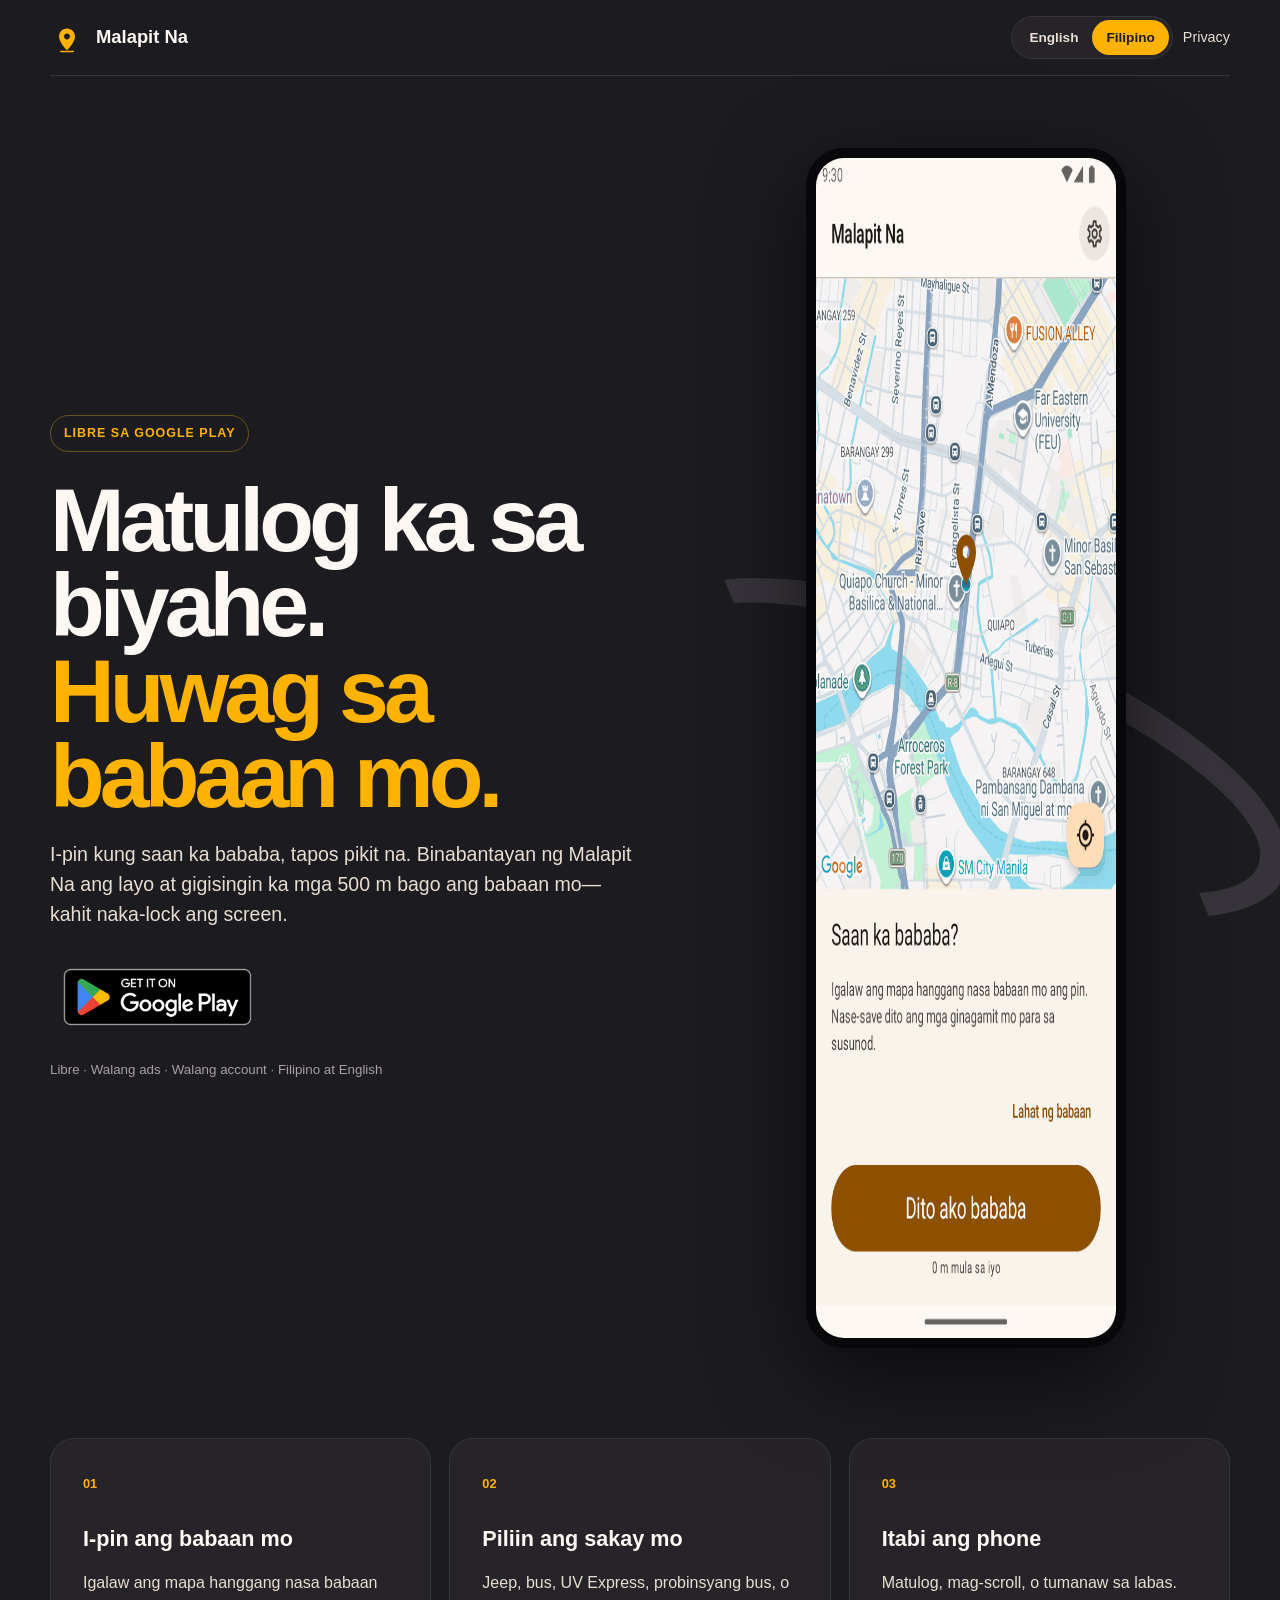
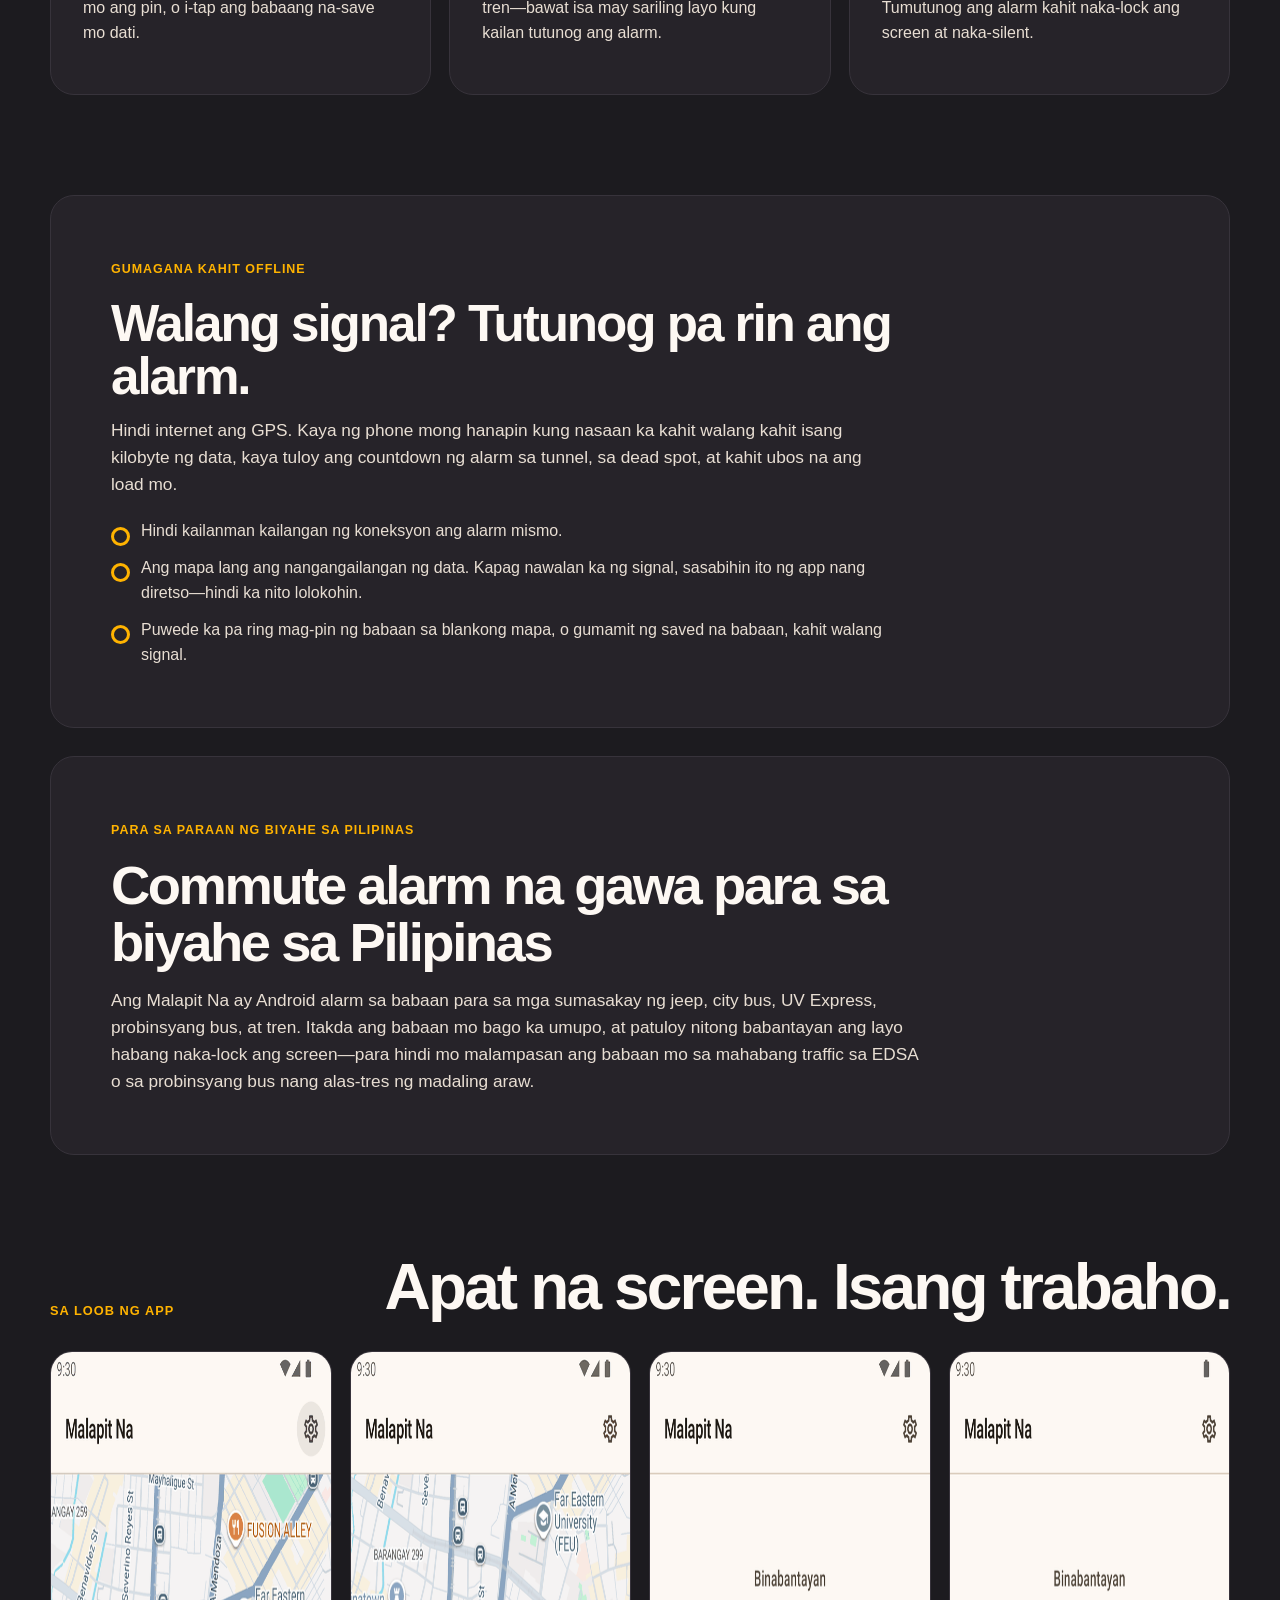
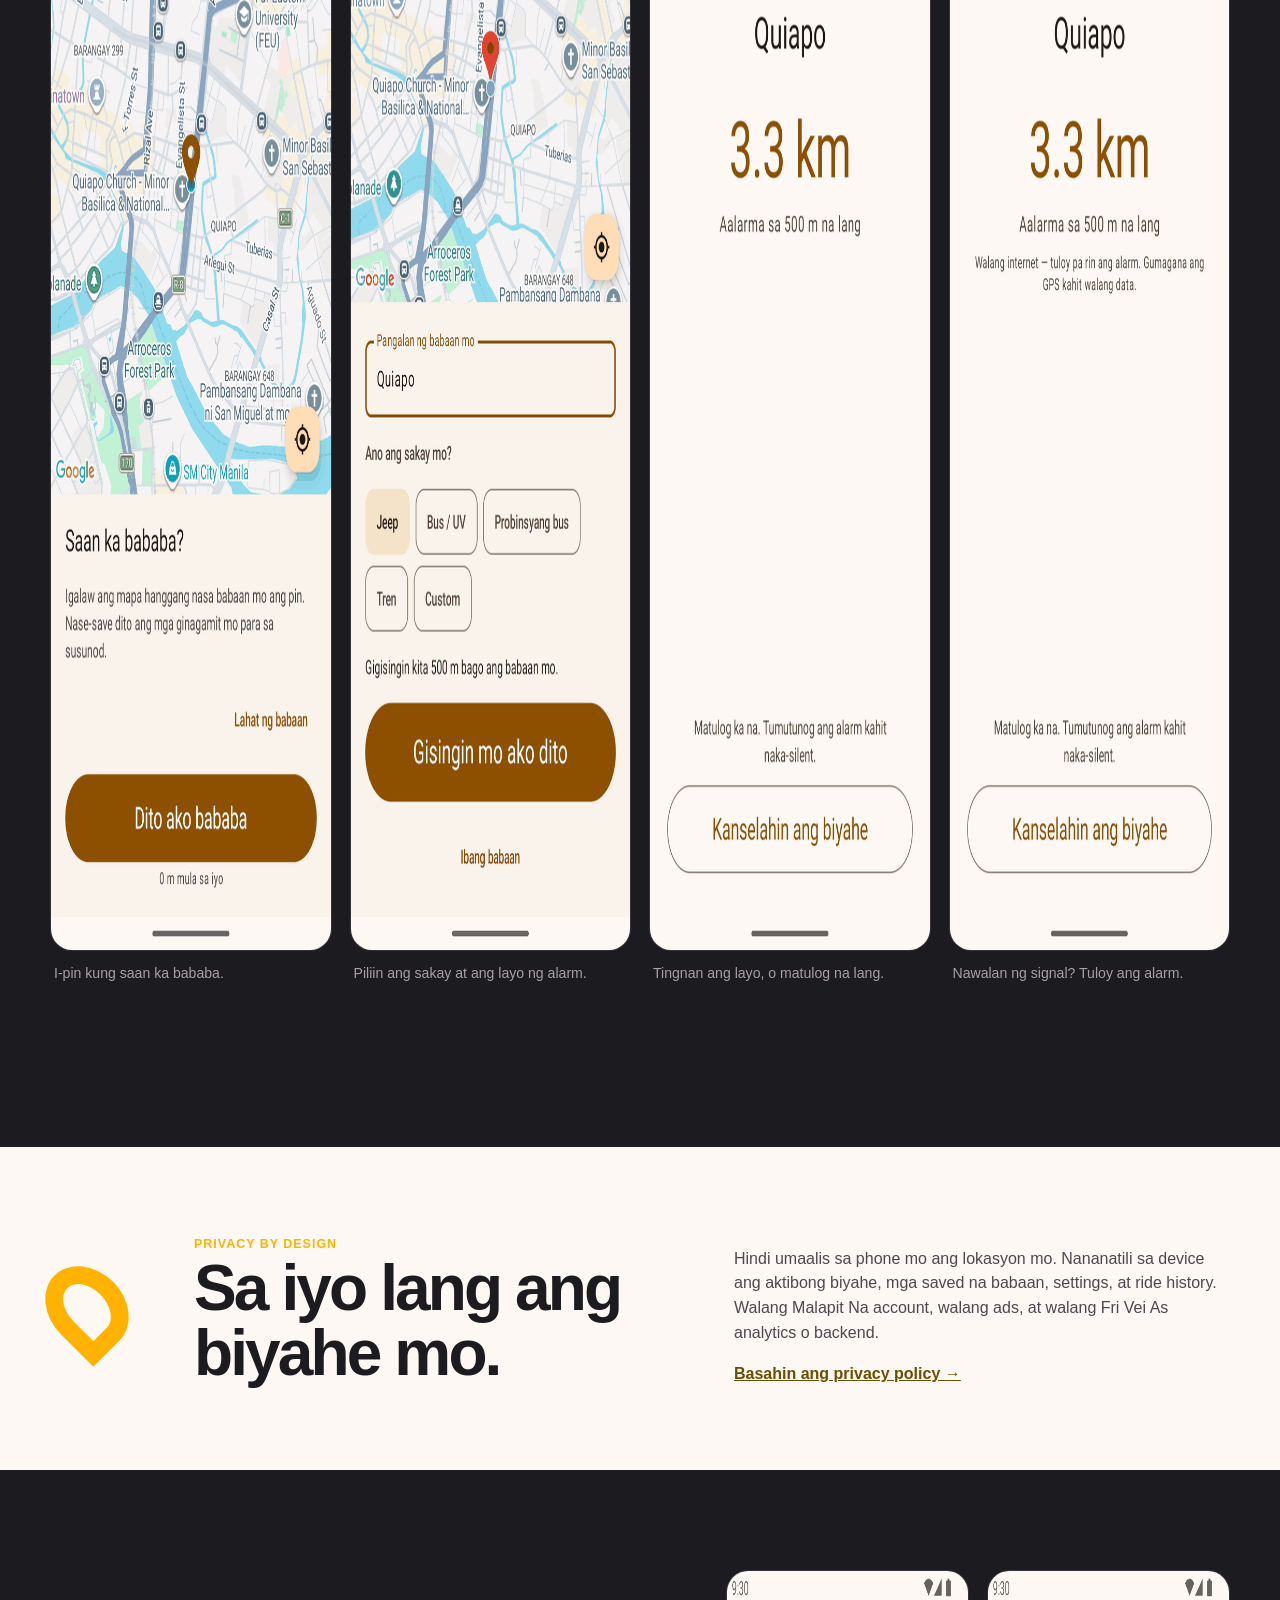
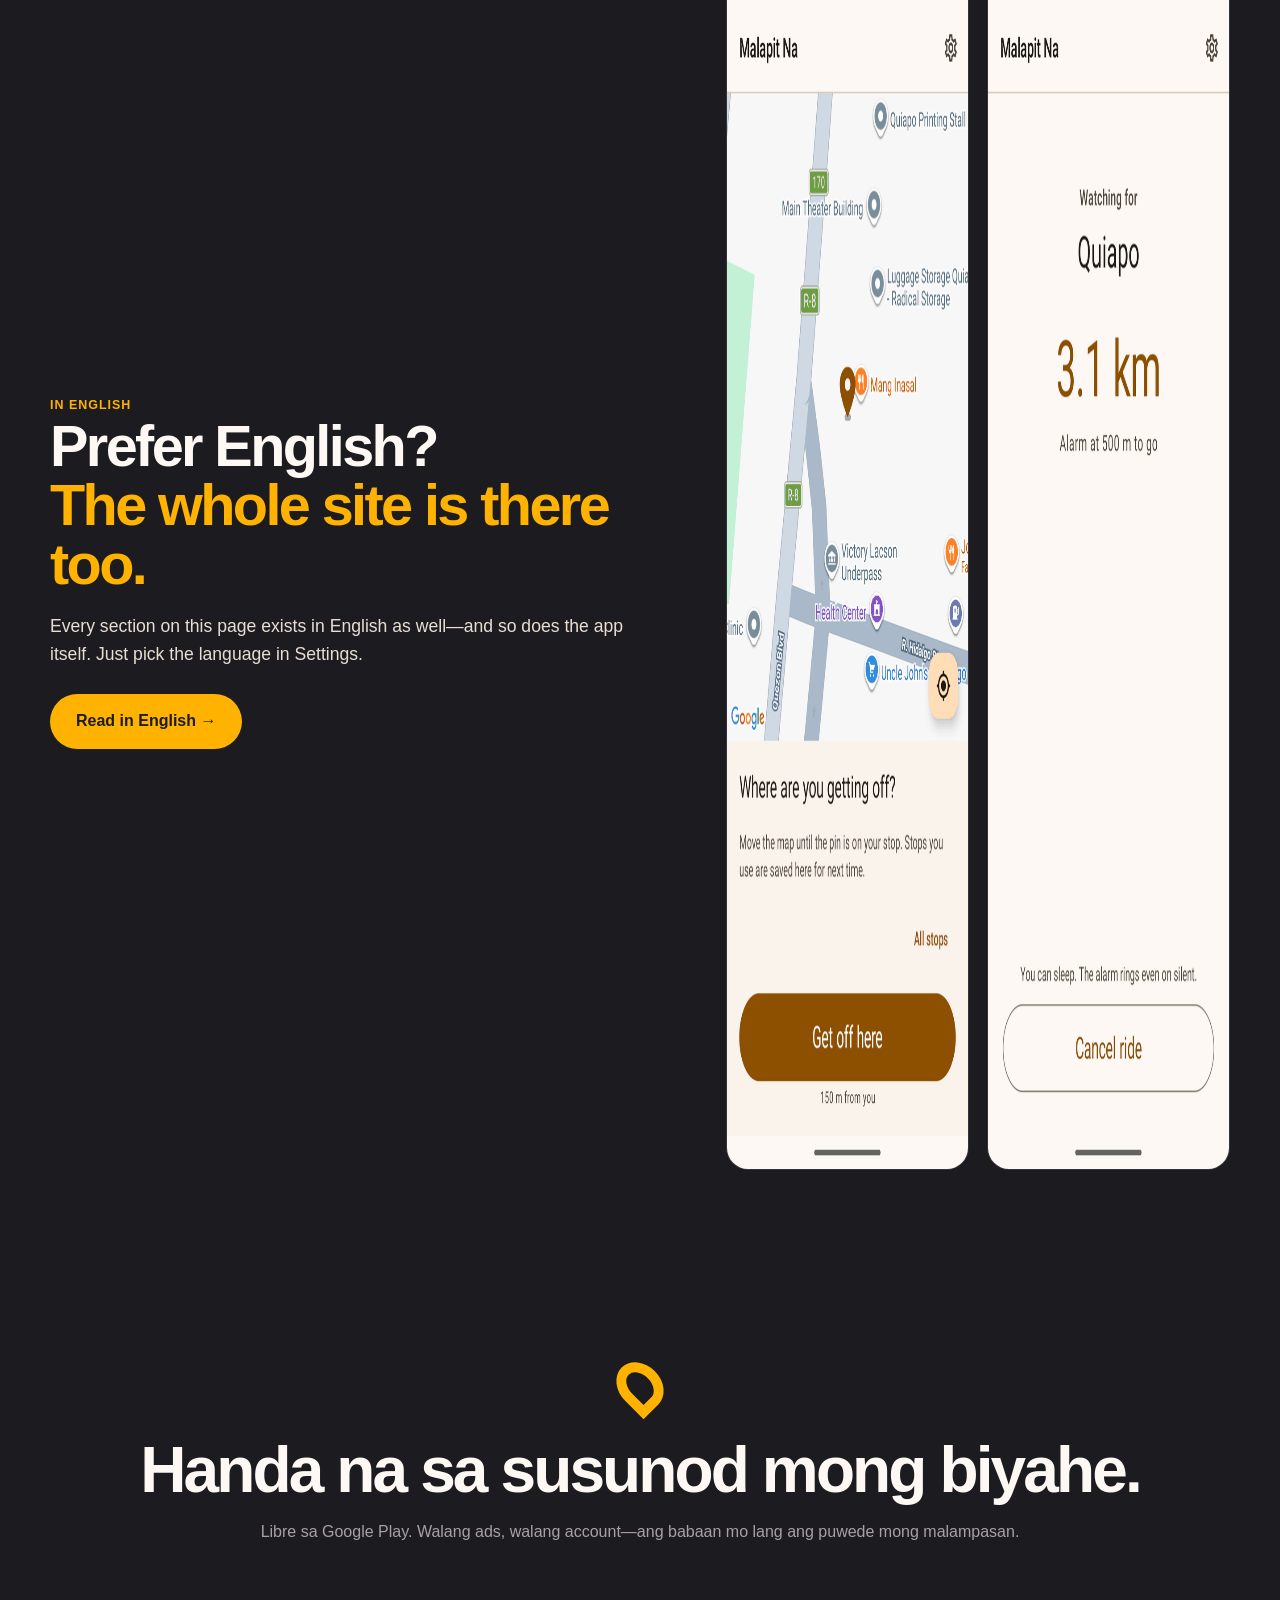
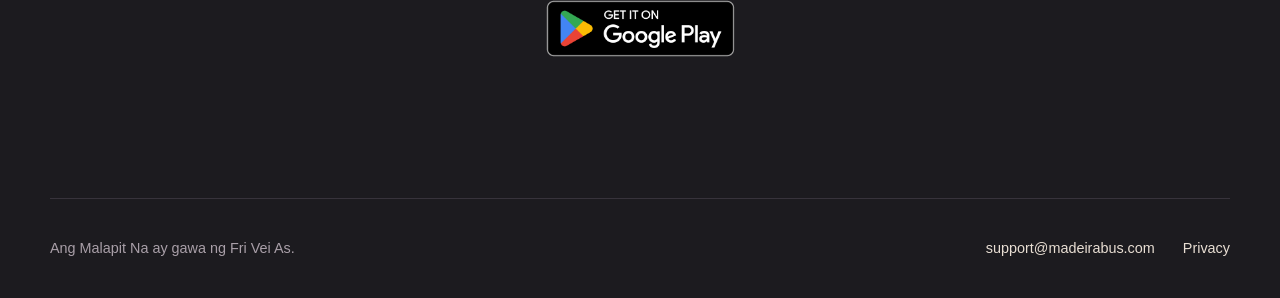
==== fil/index.html @ bf8f3949 "feat(site): give both languages the offline promise and matching sections The site sold the alarm bu" ====
<!doctype html>
<html lang="fil">
<head>
  <meta charset="utf-8">
  <meta name="viewport" content="width=device-width, initial-scale=1">
  <title>Malapit Na — GPS alarm na gigising sa iyo sa babaan mo</title>
  <meta name="description" content="Libreng GPS alarm sa babaan para sa mga commuter sa Pilipinas. I-pin ang babaan mo, matulog sa jeep o bus, at gigisingin ka ng Malapit Na mga 500 m bago ang babaan. Gumagana kahit walang internet, walang ads, walang account.">
  <meta name="keywords" content="gising sa babaan, alarm sa babaan, jeepney alarm, GPS alarm Pilipinas, commute alarm, destination alarm, alarm sa biyahe">
  <meta name="theme-color" content="#1c1b1f">

  <link rel="canonical" href="https://sd2-studio.github.io/app-malapit-na-site/fil/">
  <link rel="alternate" hreflang="en" href="https://sd2-studio.github.io/app-malapit-na-site/">
  <link rel="alternate" hreflang="fil" href="https://sd2-studio.github.io/app-malapit-na-site/fil/">
  <link rel="alternate" hreflang="x-default" href="https://sd2-studio.github.io/app-malapit-na-site/">

  <meta property="og:type" content="website">
  <meta property="og:site_name" content="Malapit Na">
  <meta property="og:locale" content="fil_PH">
  <meta property="og:locale:alternate" content="en_PH">
  <meta property="og:url" content="https://sd2-studio.github.io/app-malapit-na-site/fil/">
  <meta property="og:title" content="Malapit Na — GPS alarm na gigising sa iyo sa babaan mo">
  <meta property="og:description" content="I-pin ang babaan mo, matulog sa jeep, at magigising ka mga 500 m bago ang babaan. Gumagana kahit walang internet. Libre, walang ads, walang account.">
  <meta property="og:image" content="https://sd2-studio.github.io/app-malapit-na-site/assets/og-malapit-na.png">
  <meta property="og:image:width" content="1024">
  <meta property="og:image:height" content="500">
  <meta property="og:image:alt" content="Malapit Na — alarm sa babaan para sa mga commuter sa Pilipinas">

  <meta name="twitter:card" content="summary_large_image">
  <meta name="twitter:title" content="Malapit Na — GPS alarm na gigising sa iyo sa babaan mo">
  <meta name="twitter:description" content="I-pin ang babaan mo, matulog sa jeep, at magigising ka mga 500 m bago ang babaan. Gumagana kahit walang internet.">
  <meta name="twitter:image" content="https://sd2-studio.github.io/app-malapit-na-site/assets/og-malapit-na.png">

  <link rel="icon" href="../assets/play-icon.svg" type="image/svg+xml">
  <link rel="stylesheet" href="../styles.css">

  <script type="application/ld+json">
  {
    "@context": "https://schema.org",
    "@type": "MobileApplication",
    "name": "Malapit Na",
    "alternateName": "Malapit Na: GPS Commute Alarm",
    "description": "GPS alarm sa babaan para sa mga commuter sa Pilipinas. I-pin ang babaan mo at gigisingin ka ng app mga 500 m bago ka dumating, kahit naka-lock ang screen. Gumagana ang alarm kahit walang data.",
    "url": "https://sd2-studio.github.io/app-malapit-na-site/fil/",
    "installUrl": "https://play.google.com/store/apps/details?id=com.arrivalalarm.app",
    "downloadUrl": "https://play.google.com/store/apps/details?id=com.arrivalalarm.app",
    "applicationCategory": "TravelApplication",
    "operatingSystem": "Android",
    "inLanguage": ["fil", "en"],
    "isAccessibleForFree": true,
    "offers": {
      "@type": "Offer",
      "price": "0",
      "priceCurrency": "PHP"
    },
    "author": {
      "@type": "Organization",
      "name": "Fri Vei As"
    },
    "privacyPolicy": "https://sd2-studio.github.io/app-malapit-na-site/privacy/",
    "featureList": [
      "GPS alarm na tumutunog bago ang babaan mo",
      "Distance preset para sa jeep, bus, UV Express, probinsyang bus, at tren",
      "Mga saved na babaan para sa madalas mong biyahe",
      "Tuloy ang alarm kahit walang internet",
      "Filipino at English"
    ]
  }
  </script>
</head>
<body>
  <header class="nav wrap">
    <a class="brand" href="#top" aria-label="Malapit Na home">
      <img src="../assets/play-icon.svg" alt="" width="34" height="34">
      <span>Malapit Na</span>
    </a>
    <div class="nav-links">
      <nav class="lang-switch" aria-label="Wika">
        <a href="../" hreflang="en" lang="en">English</a>
        <a href="./" hreflang="fil" aria-current="true">Filipino</a>
      </nav>
      <a class="plain" href="../privacy/">Privacy</a>
    </div>
  </header>

  <main id="top">
    <section class="hero wrap">
      <div class="hero-copy">
        <span class="pill">Libre sa Google Play</span>
        <h1>Matulog ka sa biyahe.<br><em>Huwag sa babaan mo.</em></h1>
        <p>I-pin kung saan ka bababa, tapos pikit na. Binabantayan ng Malapit Na ang layo at gigisingin ka mga 500 m bago ang babaan mo—kahit naka-lock ang screen.</p>
        <a class="play-link" href="https://play.google.com/store/apps/details?id=com.arrivalalarm.app" aria-label="I-download ang Malapit Na sa Google Play">
          <img class="play-badge" src="../assets/google-play-badge.png" alt="Get it on Google Play" width="646" height="250">
        </a>
        <small>Libre · Walang ads · Walang account · Filipino at English</small>
      </div>
      <div class="phone-wrap">
        <div class="route" aria-hidden="true"></div>
        <img class="phone" src="../assets/screenshots/fil-PH/01-piliin-ang-babaan-quiapo.png" width="540" height="1200" alt="Mapa ng Malapit Na sa Quiapo, Maynila, na may pin sa gitna at butones na Dito ako bababa">
      </div>
    </section>

    <section class="benefits wrap" aria-label="Paano gumagana ang Malapit Na">
      <article>
        <b>01</b>
        <h2>I-pin ang babaan mo</h2>
        <p>Igalaw ang mapa hanggang nasa babaan mo ang pin, o i-tap ang babaang na-save mo dati.</p>
      </article>
      <article>
        <b>02</b>
        <h2>Piliin ang sakay mo</h2>
        <p>Jeep, bus, UV Express, probinsyang bus, o tren—bawat isa may sariling layo kung kailan tutunog ang alarm.</p>
      </article>
      <article>
        <b>03</b>
        <h2>Itabi ang phone</h2>
        <p>Matulog, mag-scroll, o tumanaw sa labas. Tumutunog ang alarm kahit naka-lock ang screen at naka-silent.</p>
      </article>
    </section>

    <section class="wrap promise" aria-labelledby="offline-heading">
      <span class="eyebrow">Gumagana kahit offline</span>
      <h2 id="offline-heading">Walang signal? Tutunog pa rin ang alarm.</h2>
      <p>Hindi internet ang GPS. Kaya ng phone mong hanapin kung nasaan ka kahit walang kahit isang kilobyte ng data, kaya tuloy ang countdown ng alarm sa tunnel, sa dead spot, at kahit ubos na ang load mo.</p>
      <ul>
        <li>Hindi kailanman kailangan ng koneksyon ang alarm mismo.</li>
        <li>Ang mapa lang ang nangangailangan ng data. Kapag nawalan ka ng signal, sasabihin ito ng app nang diretso—hindi ka nito lolokohin.</li>
        <li>Puwede ka pa ring mag-pin ng babaan sa blankong mapa, o gumamit ng saved na babaan, kahit walang signal.</li>
      </ul>
    </section>

    <section class="wrap use-cases" aria-labelledby="biyahe-heading">
      <span class="eyebrow">Para sa paraan ng biyahe sa Pilipinas</span>
      <h2 id="biyahe-heading">Commute alarm na gawa para sa biyahe sa Pilipinas</h2>
      <p>Ang Malapit Na ay Android alarm sa babaan para sa mga sumasakay ng jeep, city bus, UV Express, probinsyang bus, at tren. Itakda ang babaan mo bago ka umupo, at patuloy nitong babantayan ang layo habang naka-lock ang screen—para hindi mo malampasan ang babaan mo sa mahabang traffic sa EDSA o sa probinsyang bus nang alas-tres ng madaling araw.</p>
    </section>

    <section class="screens wrap">
      <div class="section-head">
        <span>Sa loob ng app</span>
        <h2>Apat na screen. Isang trabaho.</h2>
      </div>
      <div class="gallery">
        <figure>
          <img src="../assets/screenshots/fil-PH/01-piliin-ang-babaan-quiapo.png" width="540" height="1200" alt="Mapa sa Quiapo, Maynila, na nagtatanong ng Saan ka bababa? na may butones na Dito ako bababa">
          <figcaption>I-pin kung saan ka bababa.</figcaption>
        </figure>
        <figure>
          <img src="../assets/screenshots/fil-PH/02-itakda-ang-sakay-jeep.png" width="540" height="1200" alt="Babaang pinangalanang Quiapo na naka-Jeep at may nakasulat na Gigisingin kita 500 m bago ang babaan mo">
          <figcaption>Piliin ang sakay at ang layo ng alarm.</figcaption>
        </figure>
        <figure>
          <img src="../assets/screenshots/fil-PH/03-aktibong-biyahe.png" width="540" height="1200" alt="Screen ng biyahe na nakasulat na Binabantayan Quiapo, 3.3 km, at Matulog ka na">
          <figcaption>Tingnan ang layo, o matulog na lang.</figcaption>
        </figure>
        <figure>
          <img src="../assets/screenshots/fil-PH/04-walang-internet.png" width="540" height="1200" alt="Screen ng biyahe na may mensaheng Walang internet — tuloy pa rin ang alarm. Gumagana ang GPS kahit walang data.">
          <figcaption>Nawalan ng signal? Tuloy ang alarm.</figcaption>
        </figure>
      </div>
    </section>

    <section class="privacy-band">
      <div class="wrap privacy-grid">
        <span class="pin" aria-hidden="true"></span>
        <div>
          <span class="eyebrow">Privacy by design</span>
          <h2>Sa iyo lang ang biyahe mo.</h2>
        </div>
        <div>
          <p>Hindi umaalis sa phone mo ang lokasyon mo. Nananatili sa device ang aktibong biyahe, mga saved na babaan, settings, at ride history. Walang Malapit Na account, walang ads, at walang Fri Vei As analytics o backend.</p>
          <a href="../privacy/">Basahin ang privacy policy →</a>
        </div>
      </div>
    </section>

    <section class="fil-bridge wrap" id="english">
      <div lang="en">
        <span class="eyebrow">In English</span>
        <h2>Prefer English?<br><em>The whole site is there too.</em></h2>
        <p>Every section on this page exists in English as well—and so does the app itself. Just pick the language in Settings.</p>
        <a class="bridge-link" href="../" hreflang="en">Read in English →</a>
      </div>
      <div class="mini-gallery">
        <img src="../assets/screenshots/en-US/01-pick-your-stop-quiapo-manila.png" width="540" height="1200" alt="English map screen asking Where are you getting off? over Quiapo, Manila">
        <img src="../assets/screenshots/en-US/03-riding-watching-distance.png" width="540" height="1200" alt="English ride screen reading Watching for Quiapo, 3.1 km">
      </div>
    </section>

    <section class="last-call wrap">
      <span class="pin small" aria-hidden="true"></span>
      <h2>Handa na sa susunod mong biyahe.</h2>
      <p>Libre sa Google Play. Walang ads, walang account—ang babaan mo lang ang puwede mong malampasan.</p>
      <a class="play-link" href="https://play.google.com/store/apps/details?id=com.arrivalalarm.app" aria-label="I-download ang Malapit Na sa Google Play">
        <img class="play-badge" src="../assets/google-play-badge.png" alt="Get it on Google Play" width="646" height="250">
      </a>
    </section>
  </main>

  <footer class="wrap">
    <span>Ang Malapit Na ay gawa ng Fri Vei As.</span>
    <a href="mailto:support@madeirabus.com">support@madeirabus.com</a>
    <a href="../privacy/">Privacy</a>
  </footer>
</body>
</html>
---- styles.css ----
/* Malapit Na — static marketing site.
   Mobile-first: most visitors arrive on a phone, often on mobile data. */

:root {
  --ink: #1c1b1f;
  --paper: #fdf8f3;
  --cream: #e8ded3;
  --muted: #a99fa8;
  --amber: #ffb300;
  --line: #37333b;
  --card: #262329;
}

* { box-sizing: border-box }

html {
  scroll-behavior: smooth;
  -webkit-text-size-adjust: 100%;
}

body {
  margin: 0;
  background: var(--ink);
  color: var(--paper);
  font-family: Inter, ui-sans-serif, -apple-system, BlinkMacSystemFont, "Segoe UI", sans-serif;
  line-height: 1.55;
  overflow-x: hidden;
}

.wrap { width: min(1180px, calc(100% - 40px)); margin-inline: auto }

img { max-width: 100% }

a:focus-visible,
.play-link:focus-visible {
  outline: 3px solid var(--amber);
  outline-offset: 4px;
  border-radius: 6px;
}

/* --- Header: brand + a language switcher that survives small screens ------ */

.nav {
  display: flex;
  align-items: center;
  justify-content: space-between;
  gap: 16px;
  flex-wrap: wrap;
  padding-block: 16px;
  border-bottom: 1px solid var(--line);
}

.brand {
  display: flex;
  gap: 12px;
  align-items: center;
  color: var(--paper);
  font-weight: 800;
  font-size: 1.15rem;
  text-decoration: none;
}

.brand img { border-radius: 9px }

.nav-links {
  display: flex;
  align-items: center;
  gap: 10px;
}

/* The switcher is the one control a bilingual visitor must always be able to
   find, so it is a labelled segmented control rather than a text link that
   collapses away on narrow screens. */
.lang-switch {
  display: flex;
  align-items: center;
  border: 1px solid var(--line);
  border-radius: 99px;
  padding: 3px;
  background: var(--card);
}

.lang-switch a {
  display: block;
  padding: 7px 14px;
  border-radius: 99px;
  color: var(--cream);
  text-decoration: none;
  font-size: .85rem;
  font-weight: 700;
  white-space: nowrap;
}

.lang-switch a[aria-current="true"] {
  background: var(--amber);
  color: var(--ink);
}

.lang-switch a:hover:not([aria-current="true"]) { color: var(--amber) }

.nav-links > a.plain,
footer a {
  color: var(--cream);
  text-decoration: none;
  font-size: .9rem;
}

.nav-links > a.plain:hover,
footer a:hover { color: var(--amber) }

/* --- Hero ---------------------------------------------------------------- */

.hero {
  display: grid;
  grid-template-columns: 1.05fr .95fr;
  align-items: center;
  gap: 70px;
  padding-block: 72px 90px;
}

.pill, .eyebrow {
  display: inline-flex;
  color: var(--amber);
  font-weight: 800;
  letter-spacing: .08em;
  text-transform: uppercase;
  font-size: .78rem;
}

.pill {
  border: 1px solid #6b521c;
  border-radius: 99px;
  padding: 8px 13px;
}

.hero h1 {
  font-size: clamp(2.9rem, 7vw, 6.4rem);
  line-height: .95;
  letter-spacing: -.055em;
  margin: 26px 0 20px;
}

.hero h1 em, .fil-bridge em { font-style: normal; color: var(--amber) }

.hero-copy > p {
  max-width: 610px;
  color: var(--cream);
  font-size: clamp(1.05rem, 2.5vw, 1.22rem);
  margin: 0;
}

.play-link {
  display: inline-block;
  margin-top: 26px;
  border-radius: 8px;
  line-height: 0;
}

.play-badge { display: block; width: 215px; height: auto }

.hero small { display: block; color: var(--muted); margin-top: 14px }

.phone-wrap { position: relative; display: grid; place-items: center }

.phone {
  position: relative;
  width: min(320px, 74vw);
  border-radius: 38px;
  border: 10px solid #080709;
  box-shadow: 0 28px 90px #0009;
  z-index: 2;
}

.route {
  position: absolute;
  width: 130%;
  height: 240px;
  border: 28px solid var(--line);
  border-left-color: transparent;
  border-bottom-color: transparent;
  border-radius: 50%;
  transform: rotate(22deg);
}

/* --- Three-step explainer ------------------------------------------------ */

.benefits {
  display: grid;
  grid-template-columns: repeat(3, 1fr);
  gap: 18px;
  padding-bottom: 100px;
}

.benefits article {
  background: var(--card);
  padding: 32px;
  border: 1px solid var(--line);
  border-radius: 24px;
}

.benefits b { color: var(--amber); font-size: .8rem }
.benefits h2 { font-size: 1.35rem; margin: 26px 0 8px }

.benefits p,
.promise p,
.privacy-grid p,
.fil-bridge p,
.use-cases p { color: var(--cream) }

/* --- Promise bands: offline, then privacy -------------------------------- */

.promise {
  background: var(--card);
  border: 1px solid var(--line);
  border-radius: 24px;
  padding: clamp(30px, 5vw, 60px);
  margin-bottom: 28px;
}

.promise h2 {
  font-size: clamp(1.9rem, 4.4vw, 3.2rem);
  line-height: 1.04;
  letter-spacing: -.04em;
  margin: 16px 0 14px;
  max-width: 820px;
}

.promise p { max-width: 780px; font-size: 1.08rem; margin: 0 0 18px }
.promise p:last-child { margin-bottom: 0 }

.promise ul {
  margin: 22px 0 0;
  padding: 0;
  list-style: none;
  display: grid;
  gap: 12px;
  max-width: 780px;
}

.promise li {
  color: var(--cream);
  padding-left: 30px;
  position: relative;
}

.promise li::before {
  content: "";
  position: absolute;
  left: 0;
  top: .45em;
  width: 13px;
  height: 13px;
  border-radius: 50%;
  border: 3px solid var(--amber);
}

.use-cases {
  background: var(--card);
  border: 1px solid var(--line);
  border-radius: 24px;
  padding: clamp(30px, 5vw, 60px);
  margin-bottom: 100px;
}

.use-cases h2 {
  font-size: clamp(1.9rem, 4.4vw, 3.4rem);
  line-height: 1.04;
  letter-spacing: -.045em;
  max-width: 820px;
  margin: 16px 0;
}

.use-cases p { max-width: 820px; font-size: 1.08rem; margin: 0 }

/* --- Screenshot gallery --------------------------------------------------- */

.section-head {
  display: flex;
  justify-content: space-between;
  align-items: end;
  gap: 16px;
  margin-bottom: 30px;
}

.section-head span {
  color: var(--amber);
  text-transform: uppercase;
  font-weight: 800;
  font-size: .8rem;
  letter-spacing: .08em;
}

.section-head h2,
.privacy-grid h2,
.fil-bridge h2,
.last-call h2 {
  font-size: clamp(2rem, 5vw, 4rem);
  line-height: 1.02;
  letter-spacing: -.045em;
  margin: 0;
}

.gallery {
  display: grid;
  grid-template-columns: repeat(4, 1fr);
  gap: 18px;
}

.gallery figure { margin: 0 }

.gallery img {
  width: 100%;
  display: block;
  border-radius: 22px;
  border: 1px solid var(--line);
  background: var(--card);
}

.gallery figcaption {
  color: var(--muted);
  font-size: .88rem;
  padding: 12px 4px;
}

.screens { padding-bottom: 40px }

/* --- Privacy band --------------------------------------------------------- */

.privacy-band {
  margin-top: 110px;
  background: var(--paper);
  color: var(--ink);
  padding: 84px 0;
}

.privacy-grid {
  display: grid;
  grid-template-columns: 100px 1fr 1fr;
  align-items: center;
  gap: 44px;
}

.privacy-grid p { color: #4d474f }
.privacy-grid a { color: #6e4d00; font-weight: 800 }

.pin {
  display: block;
  width: 74px;
  height: 92px;
  border: 18px solid var(--amber);
  border-radius: 50% 50% 50% 0;
  transform: rotate(-45deg);
  position: relative;
}

.pin::after {
  content: "";
  position: absolute;
  width: 16px;
  height: 16px;
  background: var(--paper);
  border-radius: 50%;
  top: 20px;
  left: 20px;
}

/* --- Cross-language bridge ------------------------------------------------ */

.fil-bridge {
  padding-block: 100px;
  display: grid;
  grid-template-columns: 1.1fr .9fr;
  gap: 60px;
  align-items: center;
}

.fil-bridge h2 { font-size: clamp(2rem, 4.6vw, 3.6rem) }
.fil-bridge p { font-size: 1.1rem; margin: 20px 0 26px }

.bridge-link {
  display: inline-flex;
  align-items: center;
  gap: 10px;
  background: var(--amber);
  color: var(--ink);
  font-weight: 800;
  text-decoration: none;
  padding: 15px 26px;
  border-radius: 99px;
}

.bridge-link:hover { background: #ffc333 }

.mini-gallery {
  display: grid;
  grid-template-columns: repeat(2, 1fr);
  gap: 18px;
}

.mini-gallery img {
  width: 100%;
  display: block;
  border-radius: 22px;
  border: 1px solid var(--line);
  background: var(--card);
}

/* --- Closing call to action ----------------------------------------------- */

.last-call { text-align: center; padding: 90px 0 120px }

.last-call .small {
  width: 42px;
  height: 52px;
  border-width: 10px;
  margin: 0 auto 26px;
}

.last-call .small::after { width: 8px; height: 8px; top: 12px; left: 12px; background: var(--ink) }
.last-call p { color: var(--muted) }

footer {
  min-height: 100px;
  border-top: 1px solid var(--line);
  display: flex;
  align-items: center;
  flex-wrap: wrap;
  gap: 10px 28px;
  color: var(--muted);
  font-size: .9rem;
  padding-block: 24px;
}

footer span { margin-right: auto }

/* --- Responsive ----------------------------------------------------------- */

@media (max-width: 900px) {
  .hero {
    grid-template-columns: 1fr;
    text-align: center;
    gap: 40px;
    padding-block: 48px 70px;
  }
  .hero-copy > p { margin-inline: auto }
  .route { width: 84% }
  .benefits { grid-template-columns: 1fr 1fr }
  .gallery { grid-template-columns: 1fr 1fr }
  .privacy-grid { grid-template-columns: 70px 1fr }
  .privacy-grid > div:last-child { grid-column: 2 }
  .fil-bridge { grid-template-columns: 1fr; gap: 36px; padding-block: 70px }
}

@media (max-width: 560px) {
  .wrap { width: min(100% - 26px, 1180px) }
  .nav { padding-block: 12px }
  .brand { font-size: 1.05rem }
  .nav-links { gap: 8px }
  .lang-switch a { padding: 7px 12px; font-size: .8rem }
  .benefits { grid-template-columns: 1fr; padding-bottom: 70px }
  .section-head { display: block }
  .section-head h2 { margin-top: 10px }
  .privacy-band { margin-top: 70px; padding: 60px 0 }
  .privacy-grid { display: block }
  .privacy-grid .pin { margin-bottom: 28px }
  .play-badge { width: 190px }
  .last-call { padding: 70px 0 90px }

  /* Screenshots become a swipeable rail instead of hiding any of them. */
  .gallery, .mini-gallery {
    display: grid;
    grid-auto-flow: column;
    grid-auto-columns: 72%;
    grid-template-columns: none;
    overflow-x: auto;
    scroll-snap-type: x mandatory;
    gap: 14px;
    padding-bottom: 12px;
    -webkit-overflow-scrolling: touch;
  }
  .gallery figure, .mini-gallery img { scroll-snap-align: center }
}

@media (prefers-reduced-motion: reduce) {
  html { scroll-behavior: auto }
}
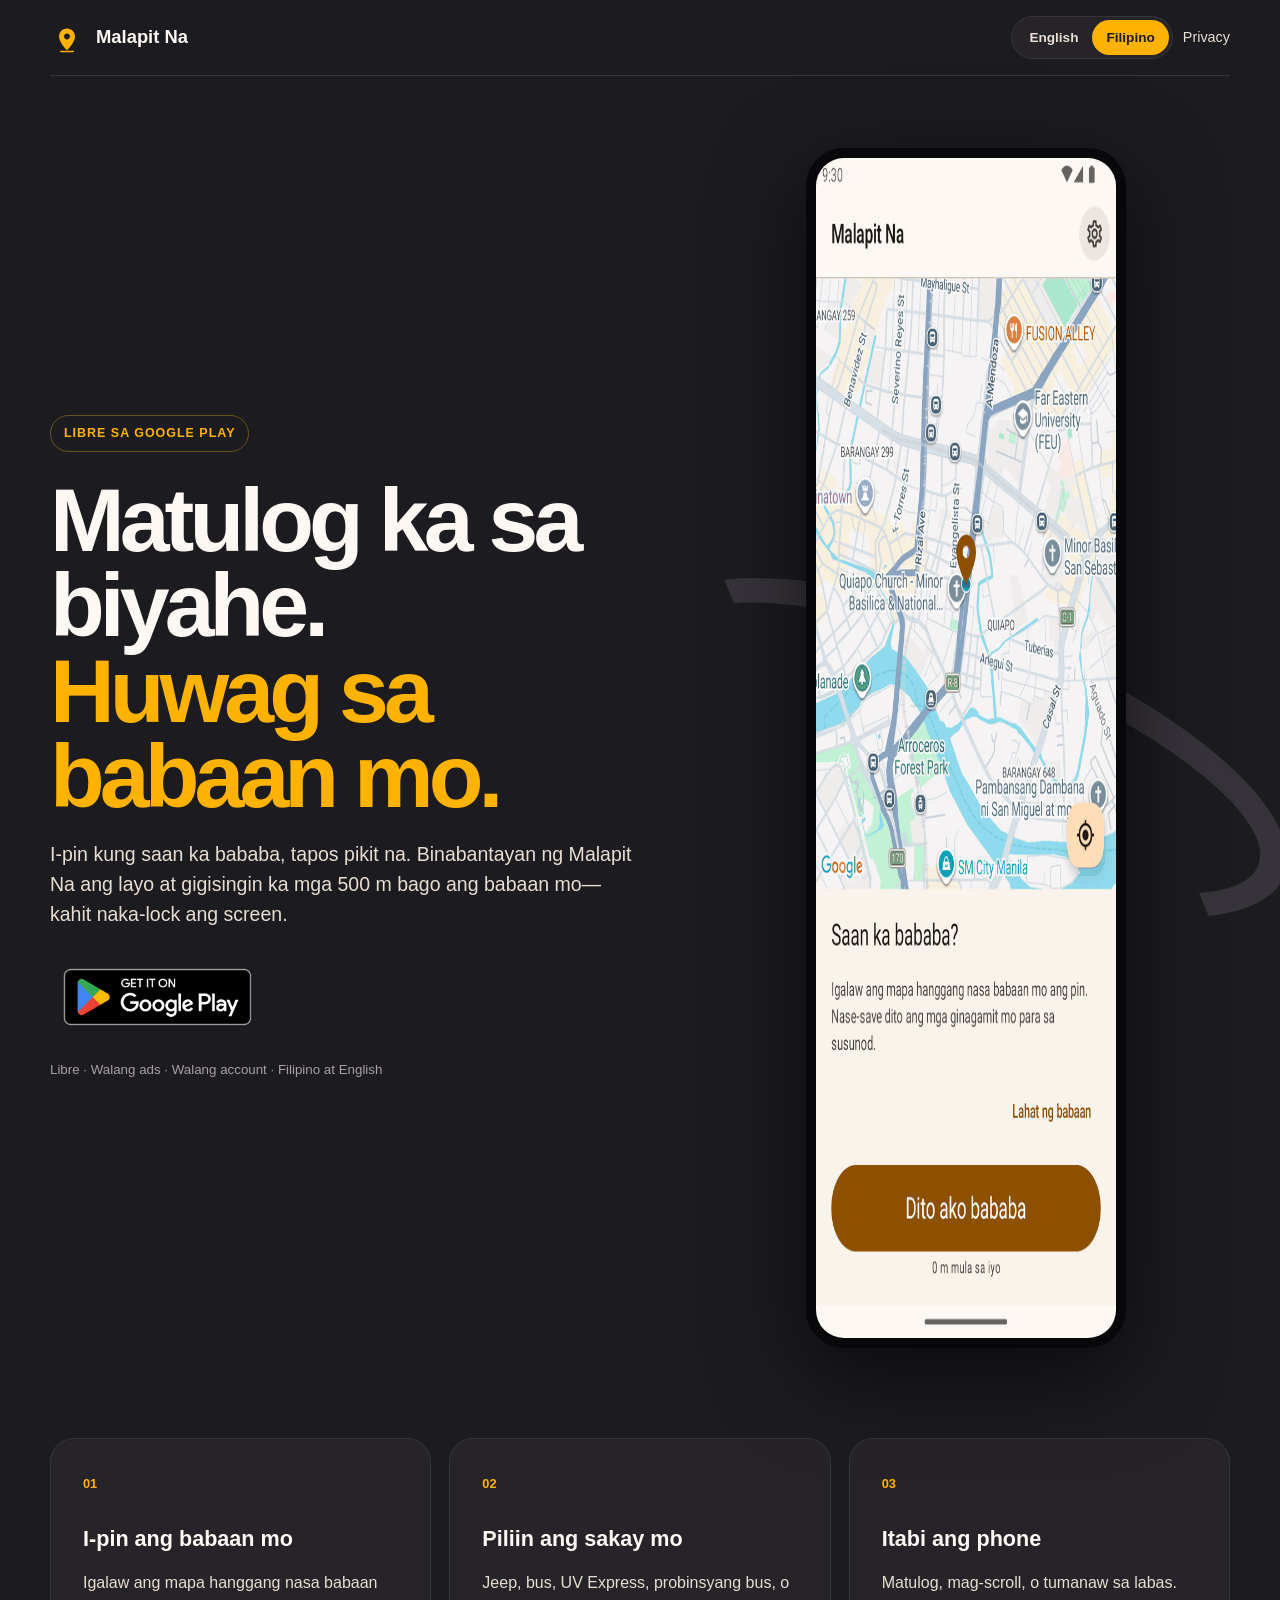
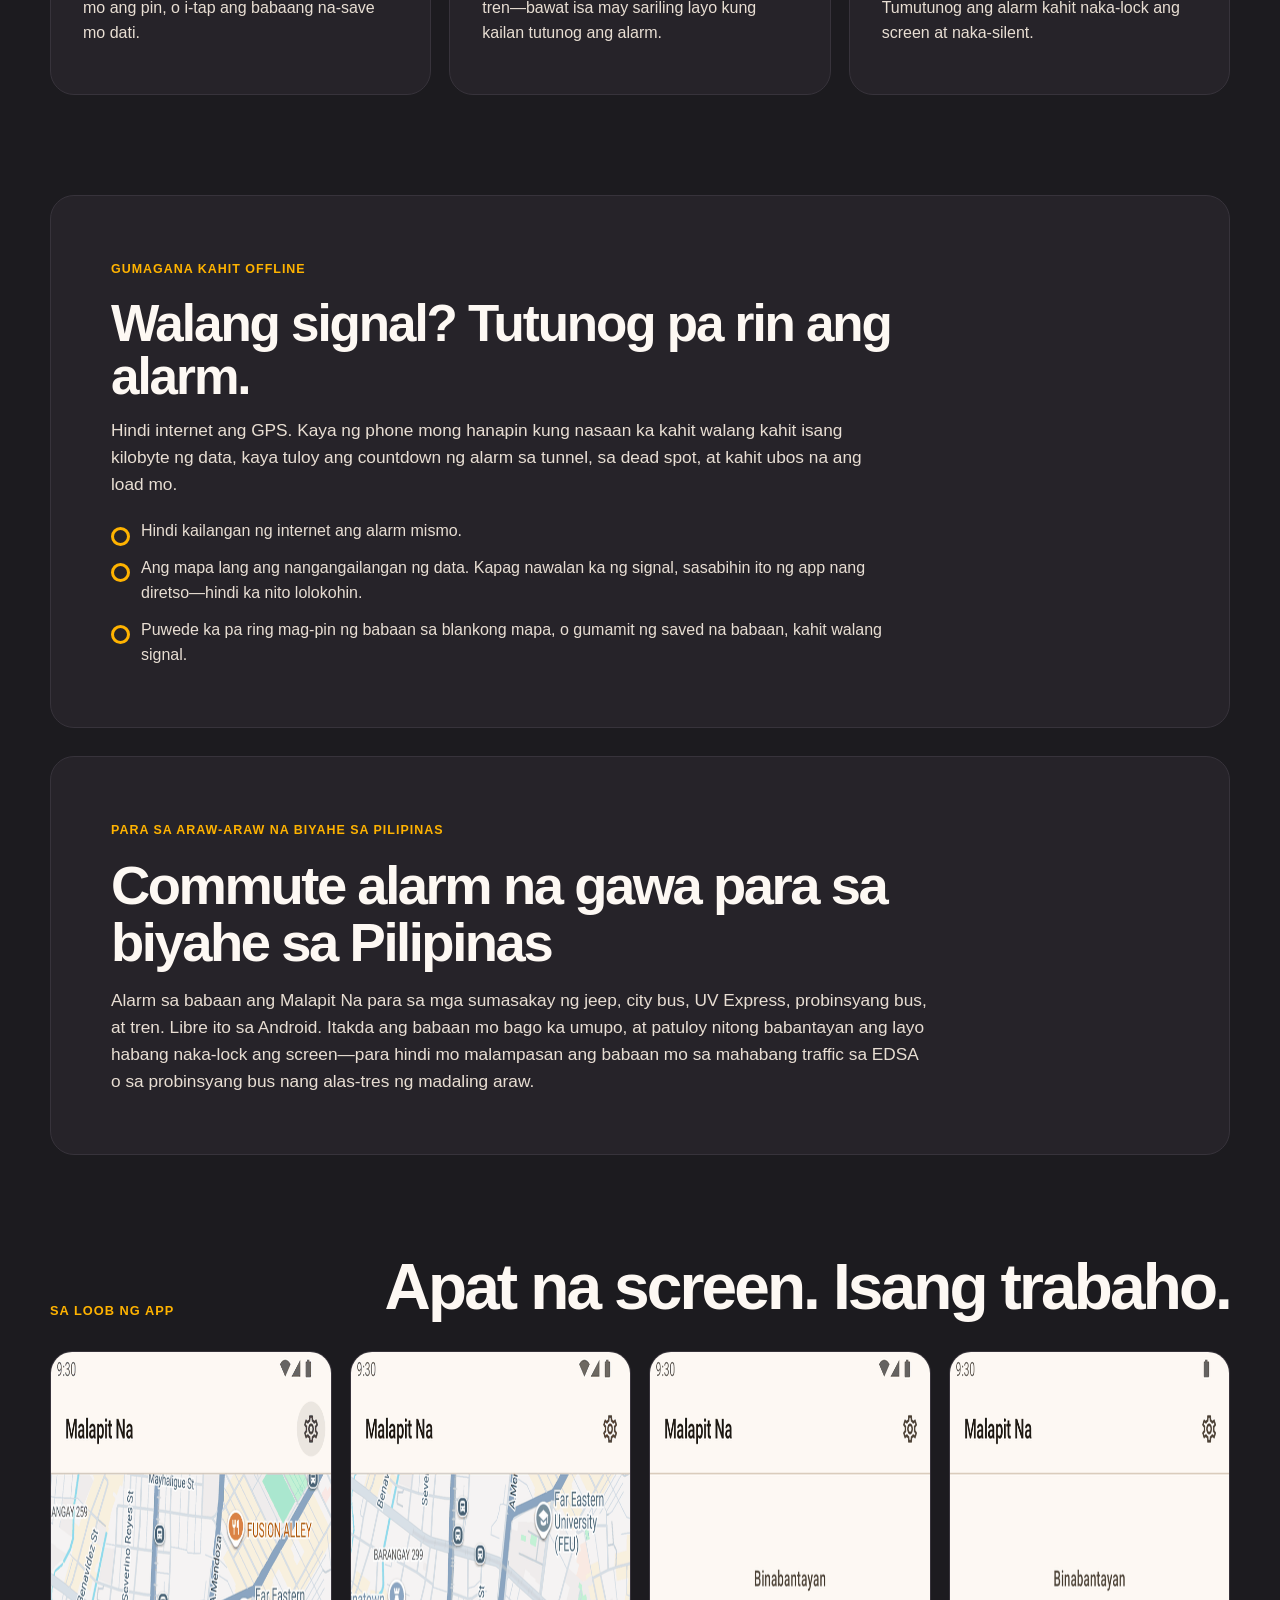
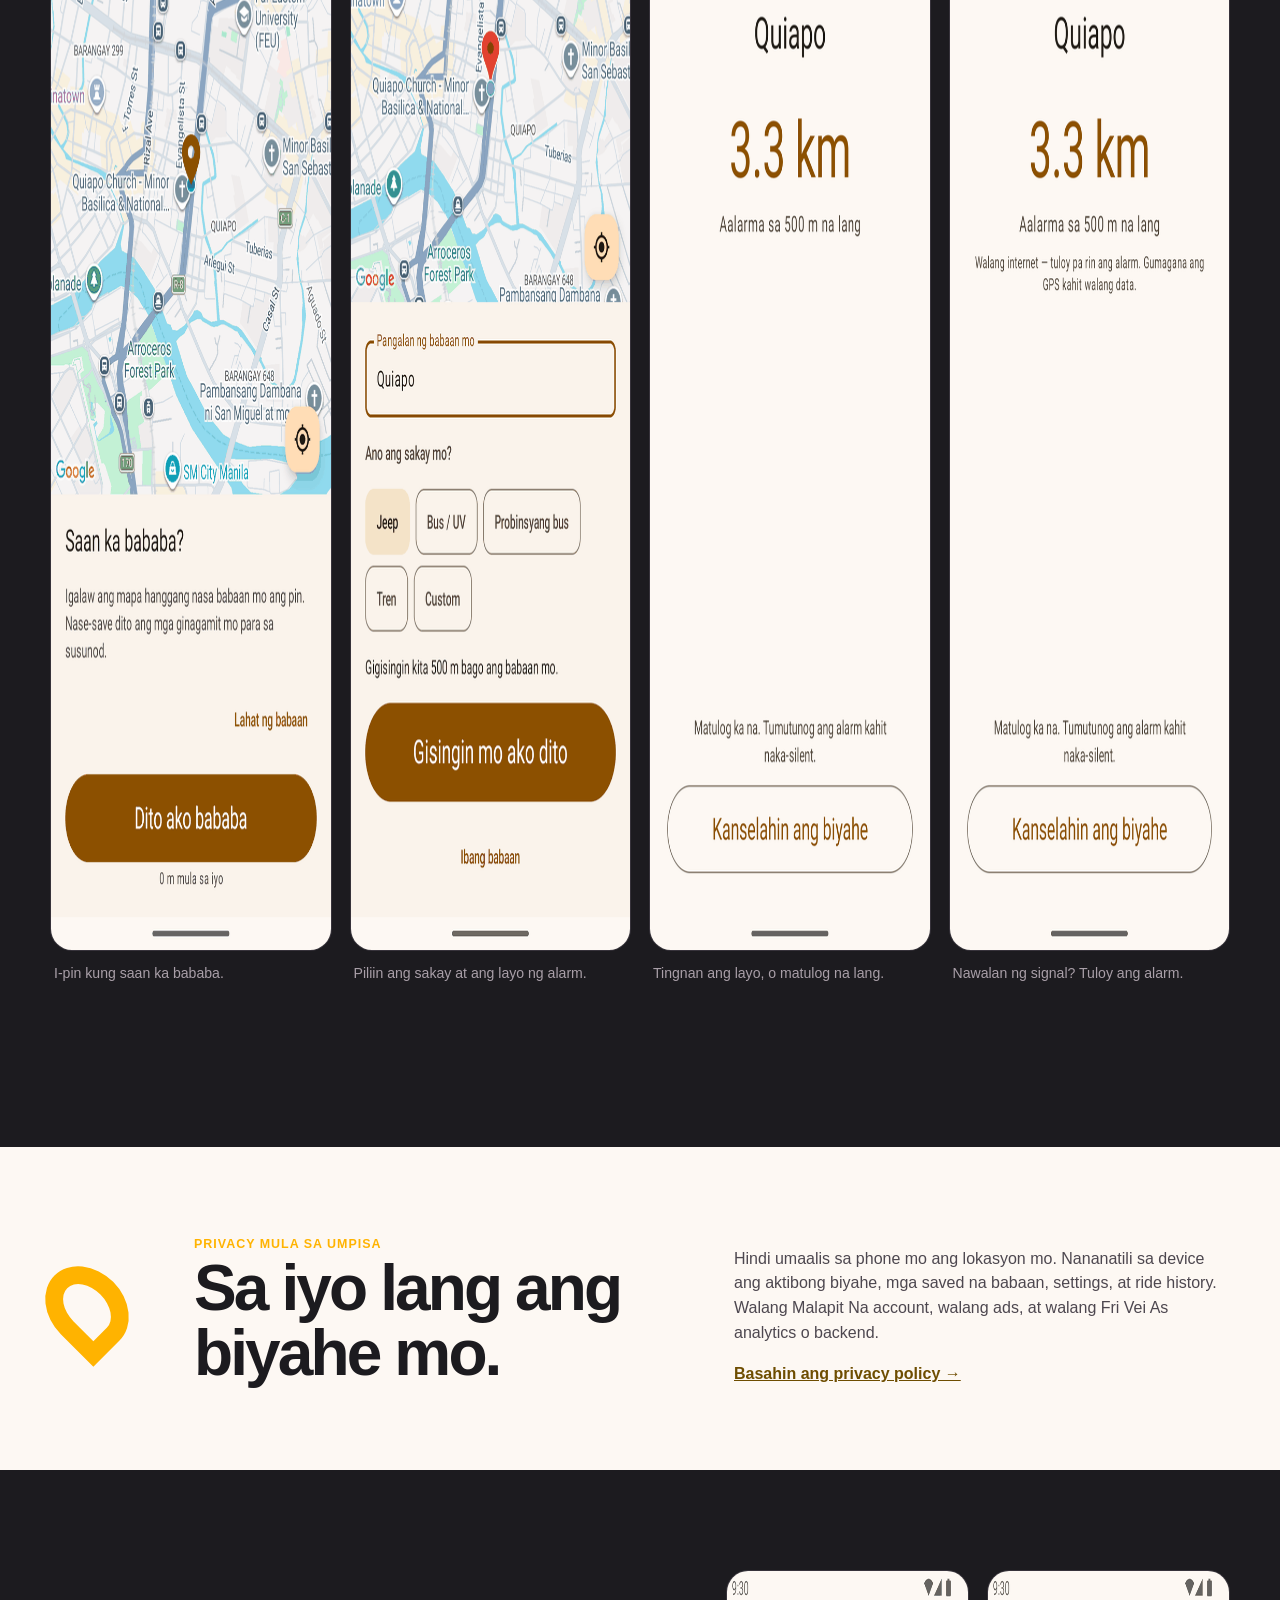
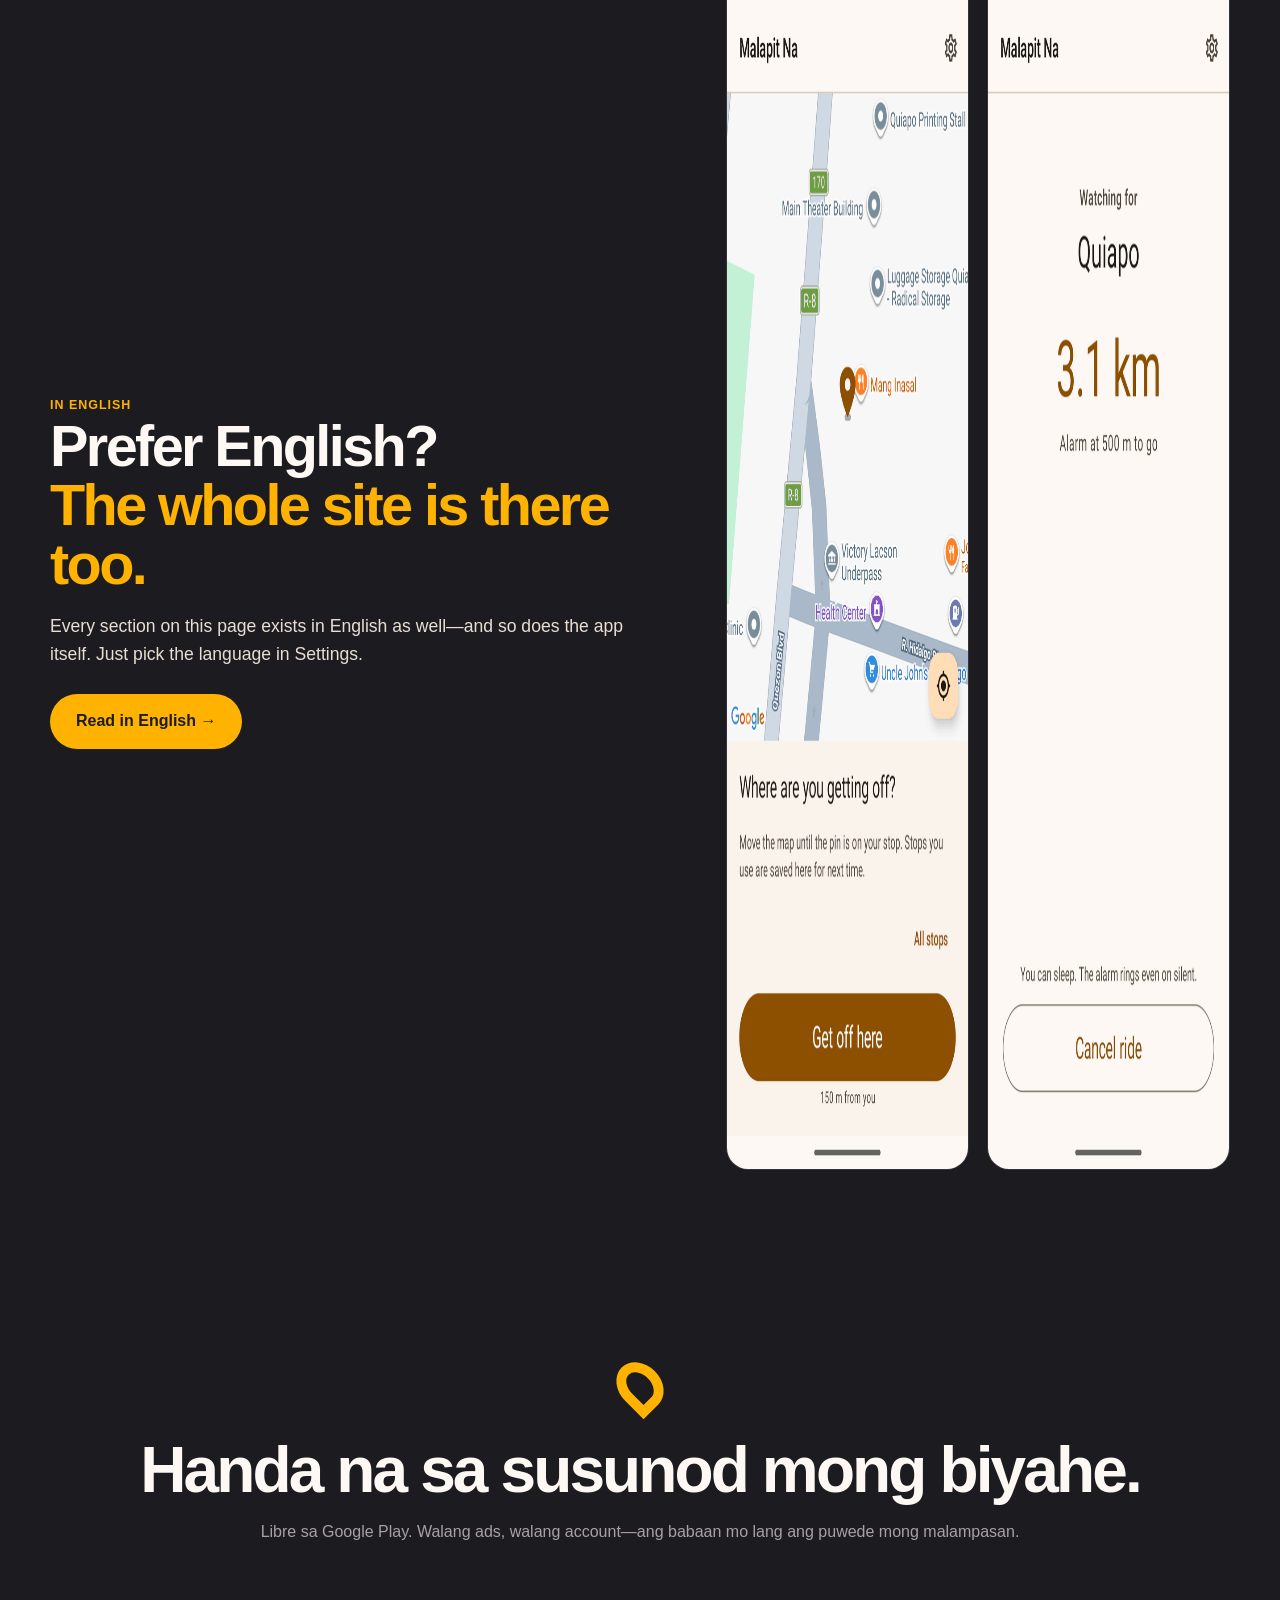
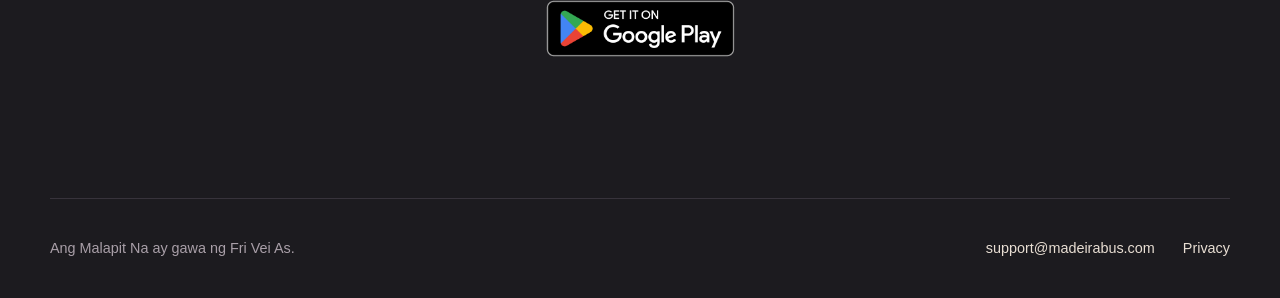
==== commit 59fab2e8: "fix(copy): let the Filipino page read like Filipino, not translated English Four spots where the gra" ====
--- a/fil/index.html
+++ b/fil/index.html
@@ -122,16 +122,16 @@
       <h2 id="offline-heading">Walang signal? Tutunog pa rin ang alarm.</h2>
       <p>Hindi internet ang GPS. Kaya ng phone mong hanapin kung nasaan ka kahit walang kahit isang kilobyte ng data, kaya tuloy ang countdown ng alarm sa tunnel, sa dead spot, at kahit ubos na ang load mo.</p>
       <ul>
-        <li>Hindi kailanman kailangan ng koneksyon ang alarm mismo.</li>
+        <li>Hindi kailangan ng internet ang alarm mismo.</li>
         <li>Ang mapa lang ang nangangailangan ng data. Kapag nawalan ka ng signal, sasabihin ito ng app nang diretso—hindi ka nito lolokohin.</li>
         <li>Puwede ka pa ring mag-pin ng babaan sa blankong mapa, o gumamit ng saved na babaan, kahit walang signal.</li>
       </ul>
     </section>
 
     <section class="wrap use-cases" aria-labelledby="biyahe-heading">
-      <span class="eyebrow">Para sa paraan ng biyahe sa Pilipinas</span>
+      <span class="eyebrow">Para sa araw-araw na biyahe sa Pilipinas</span>
       <h2 id="biyahe-heading">Commute alarm na gawa para sa biyahe sa Pilipinas</h2>
-      <p>Ang Malapit Na ay Android alarm sa babaan para sa mga sumasakay ng jeep, city bus, UV Express, probinsyang bus, at tren. Itakda ang babaan mo bago ka umupo, at patuloy nitong babantayan ang layo habang naka-lock ang screen—para hindi mo malampasan ang babaan mo sa mahabang traffic sa EDSA o sa probinsyang bus nang alas-tres ng madaling araw.</p>
+      <p>Alarm sa babaan ang Malapit Na para sa mga sumasakay ng jeep, city bus, UV Express, probinsyang bus, at tren. Libre ito sa Android. Itakda ang babaan mo bago ka umupo, at patuloy nitong babantayan ang layo habang naka-lock ang screen—para hindi mo malampasan ang babaan mo sa mahabang traffic sa EDSA o sa probinsyang bus nang alas-tres ng madaling araw.</p>
     </section>
 
     <section class="screens wrap">
@@ -163,7 +163,7 @@
       <div class="wrap privacy-grid">
         <span class="pin" aria-hidden="true"></span>
         <div>
-          <span class="eyebrow">Privacy by design</span>
+          <span class="eyebrow">Privacy mula sa umpisa</span>
           <h2>Sa iyo lang ang biyahe mo.</h2>
         </div>
         <div>
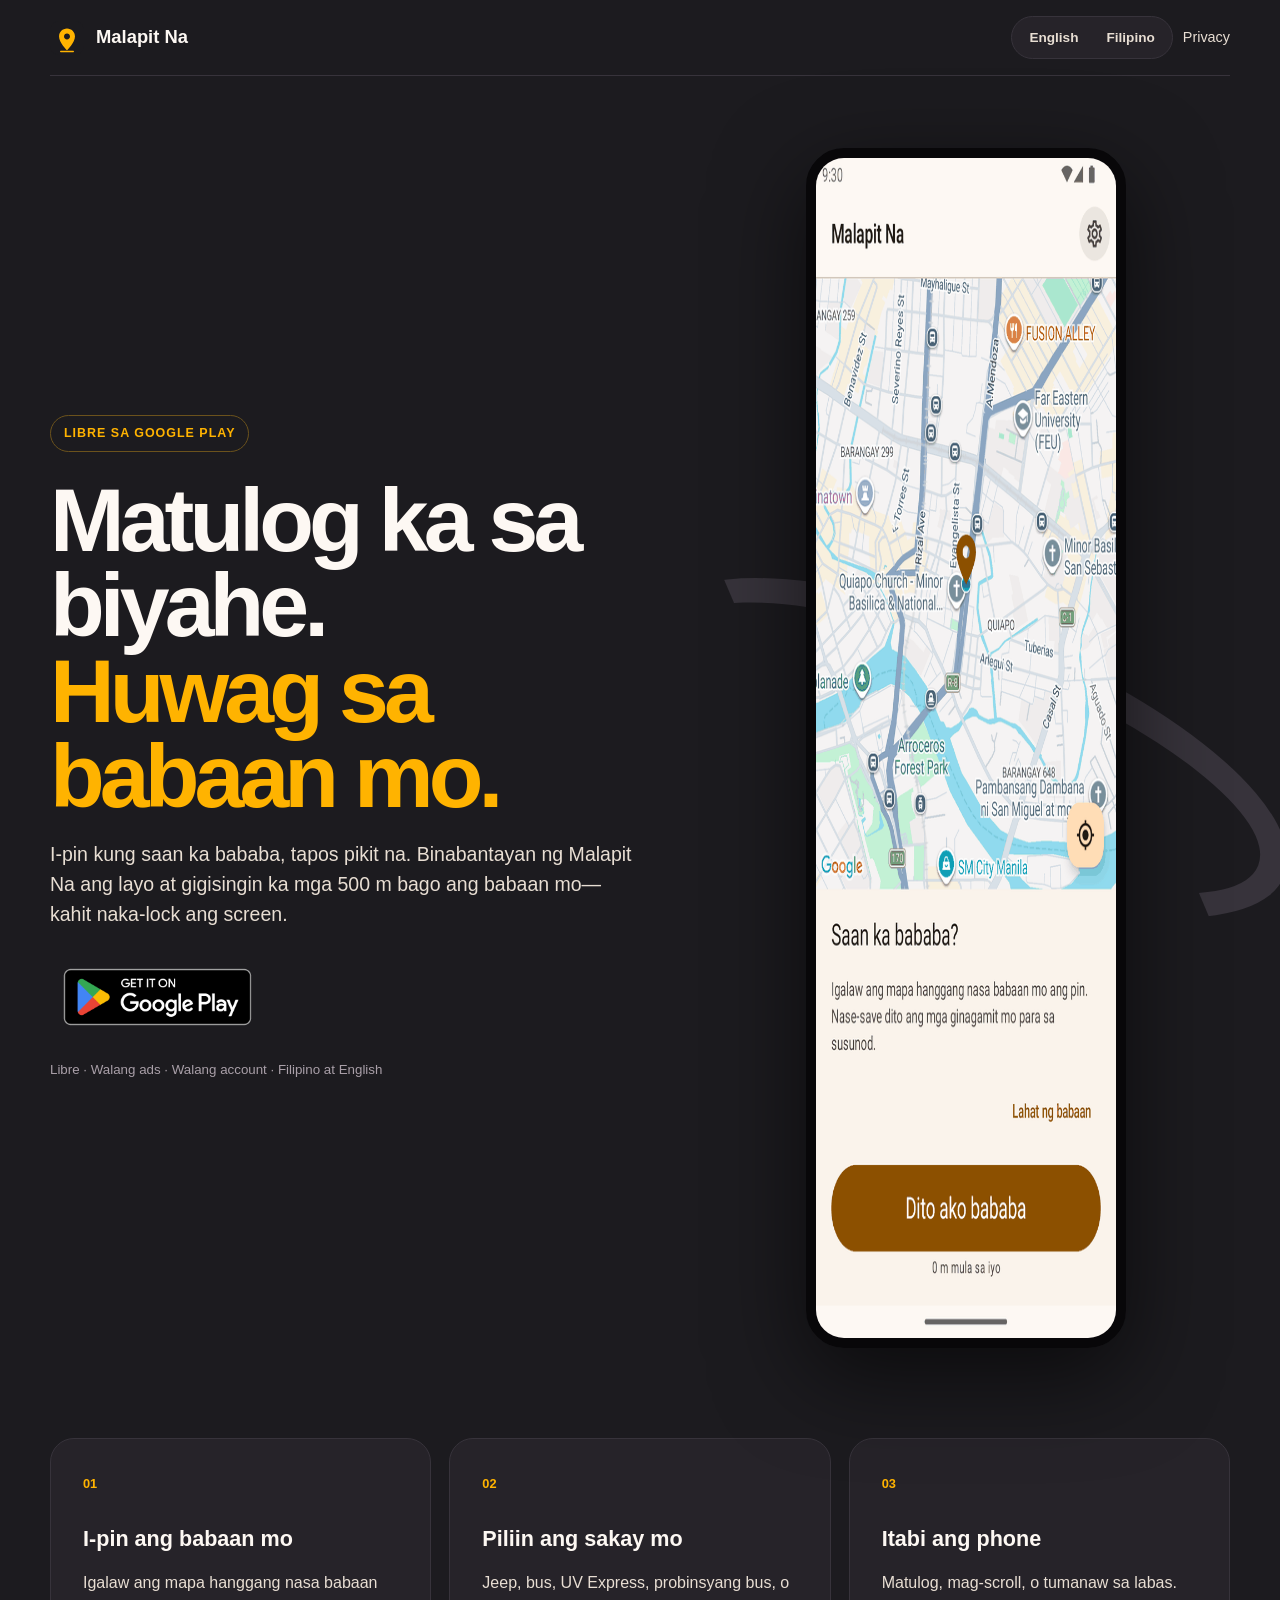
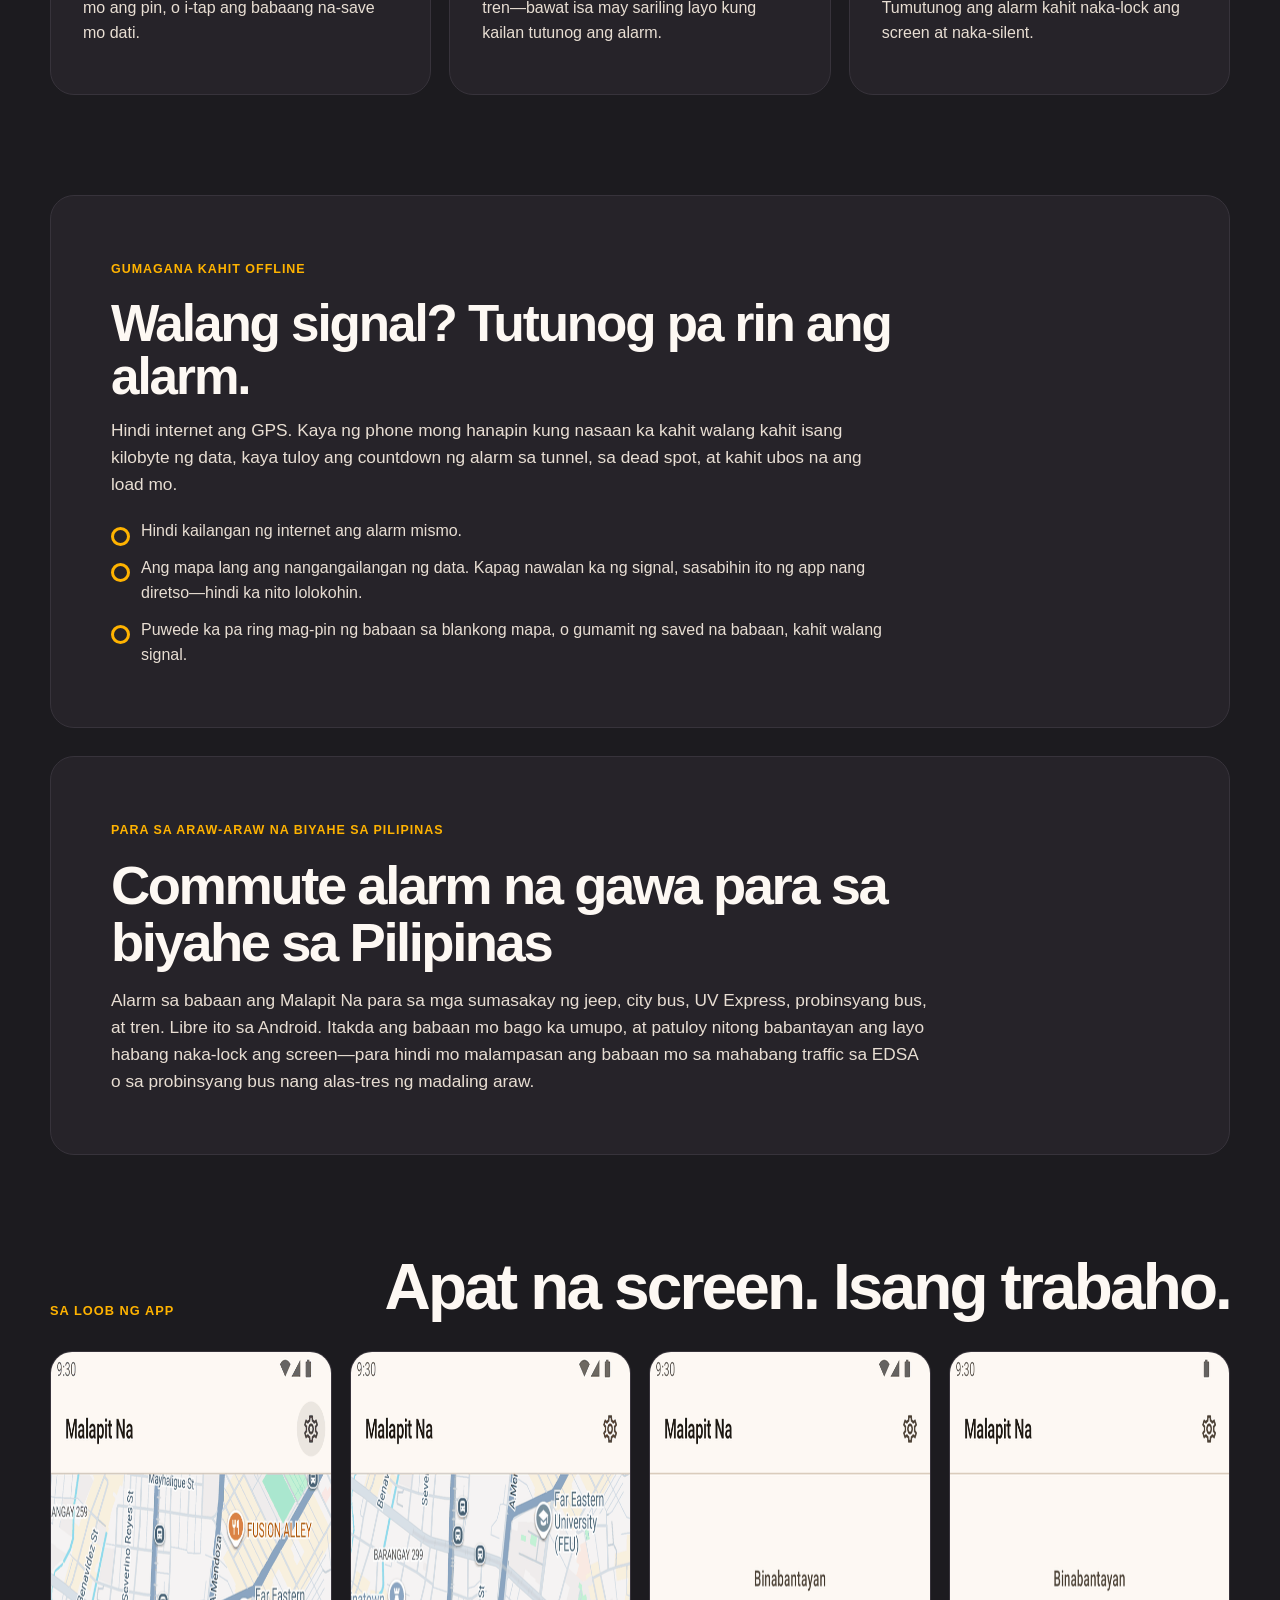
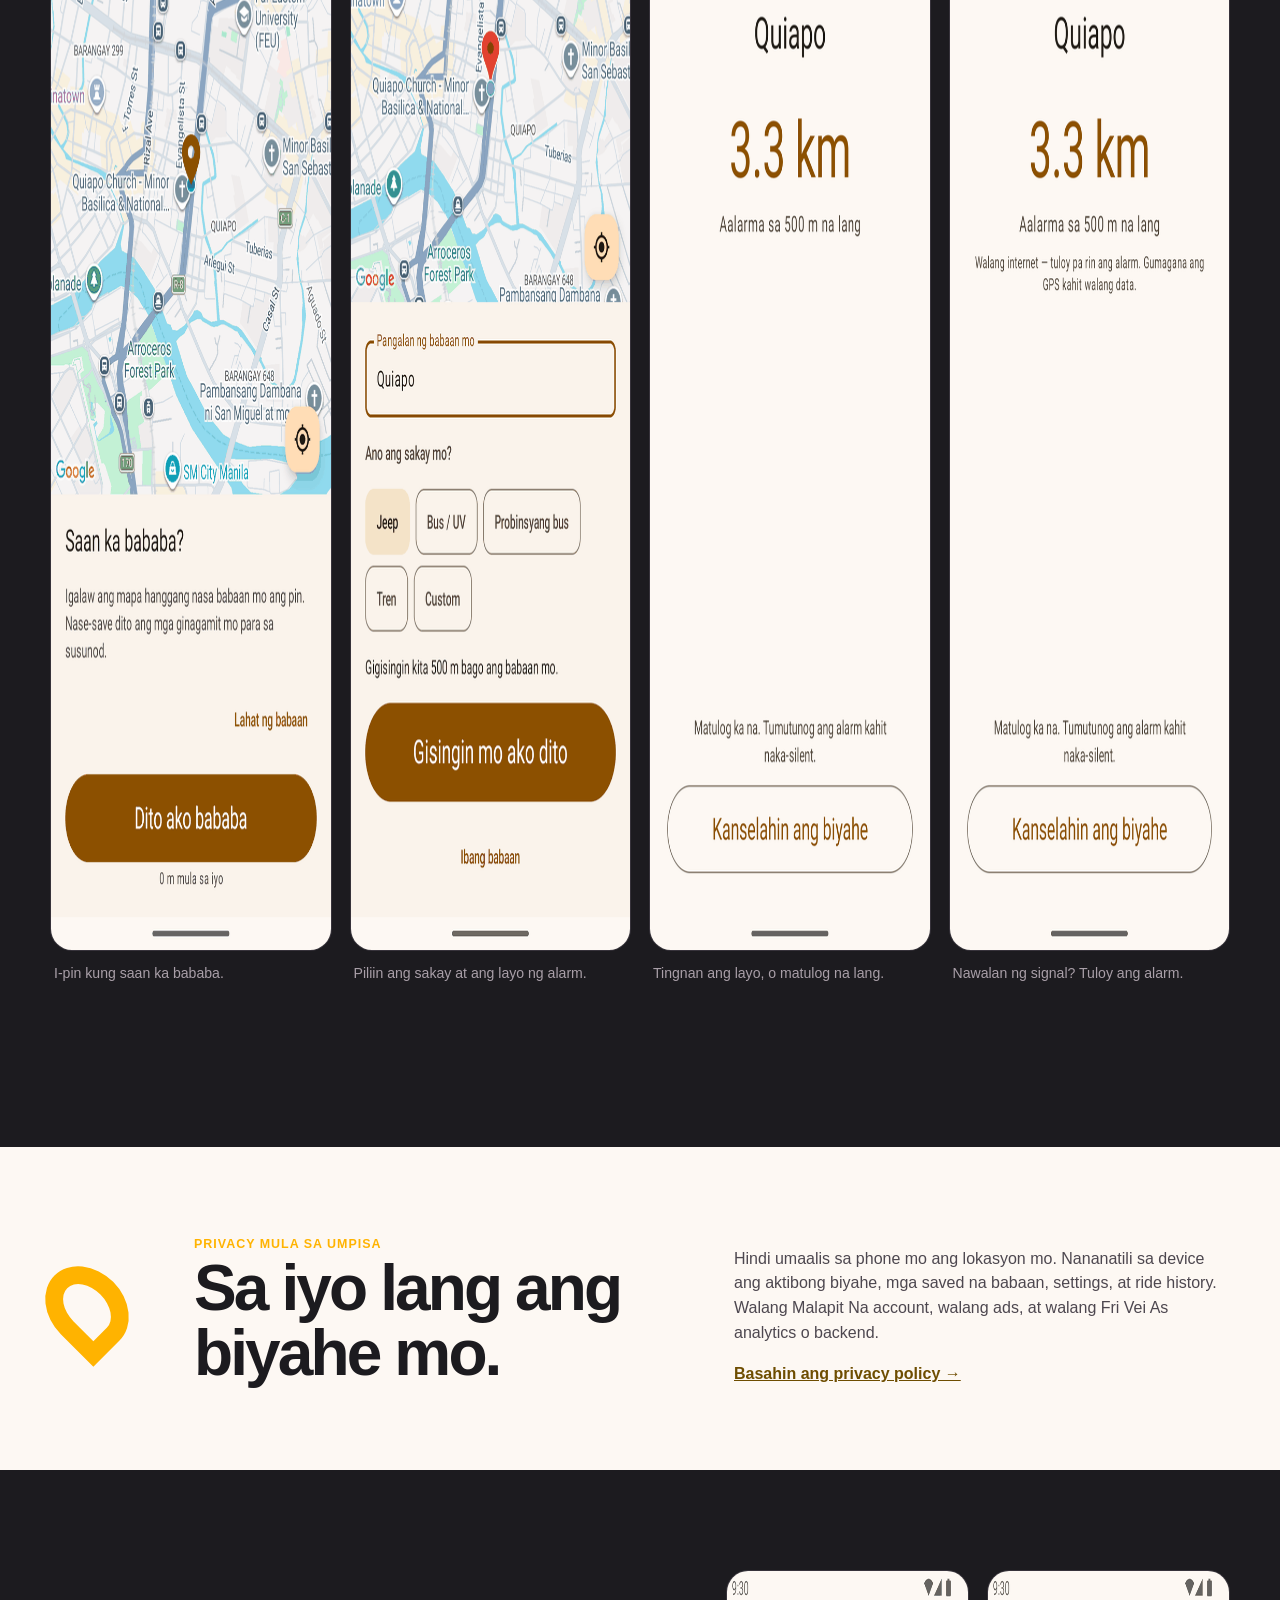
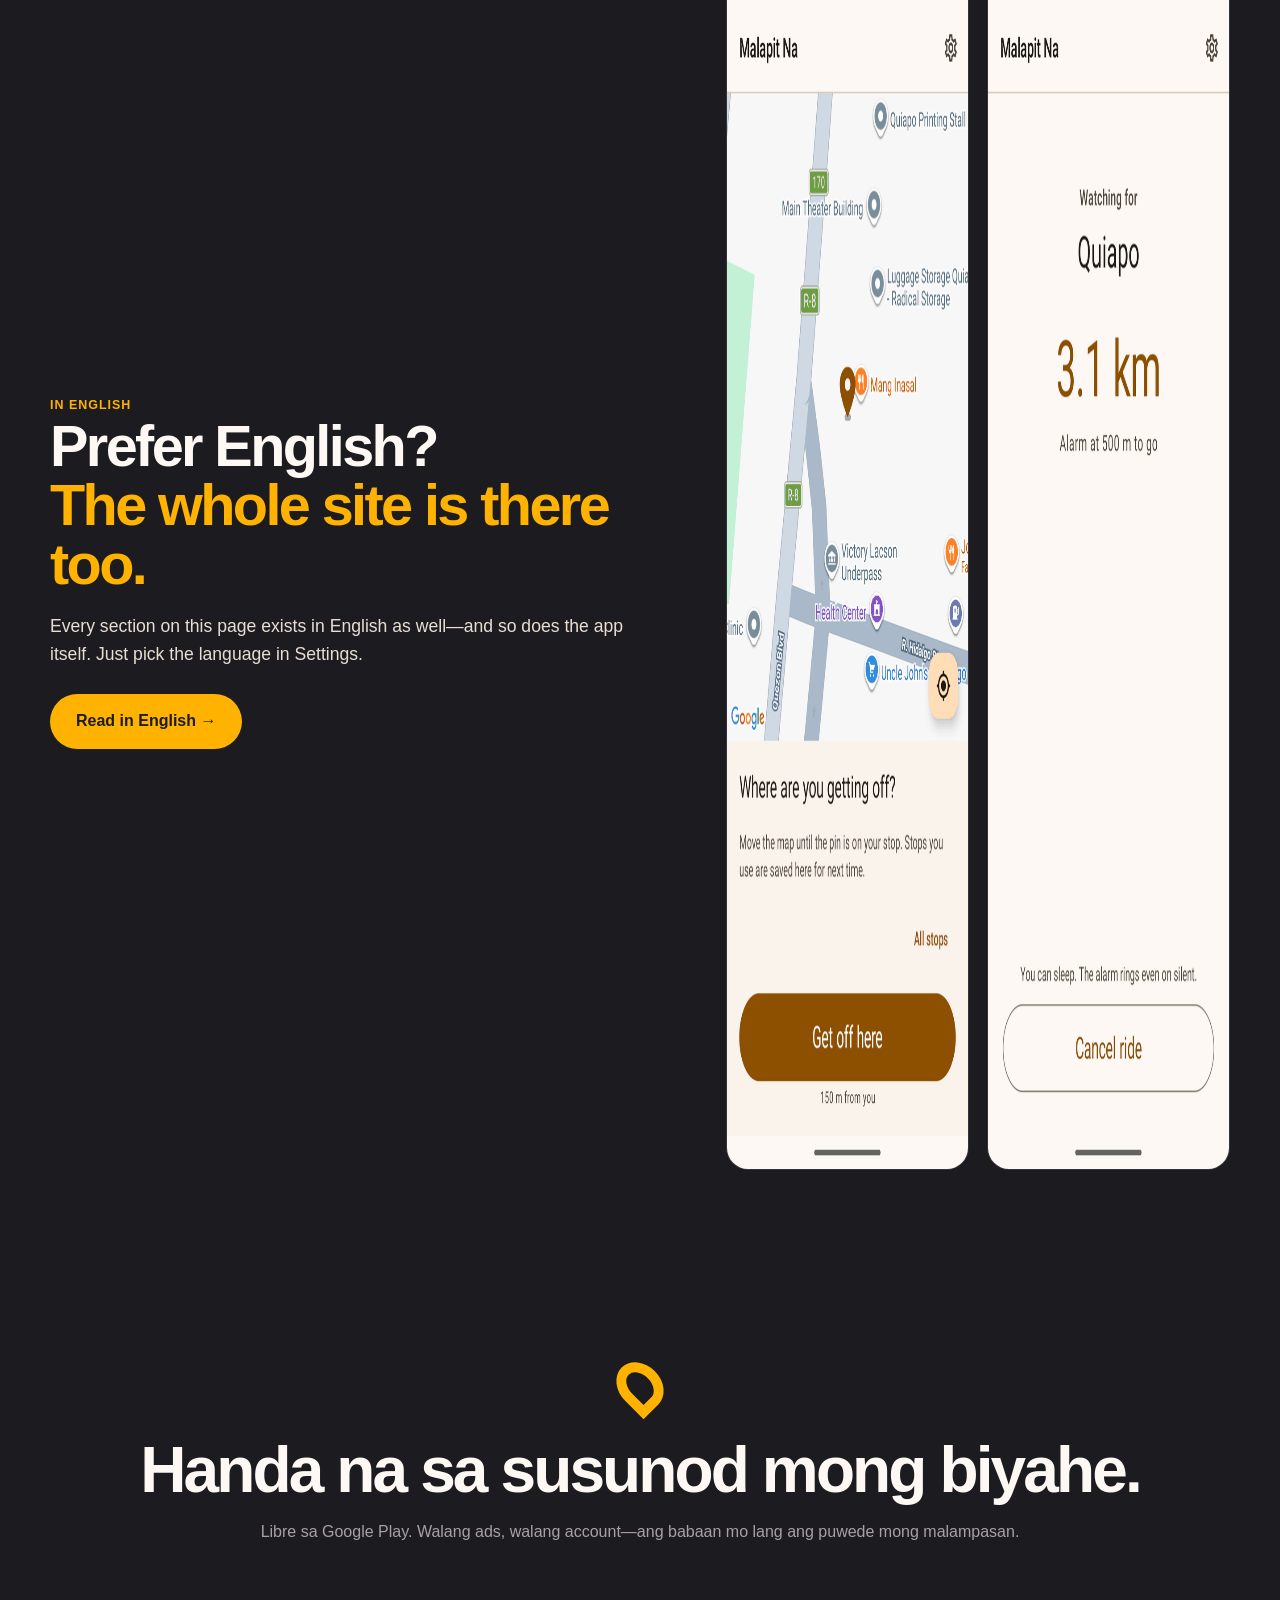
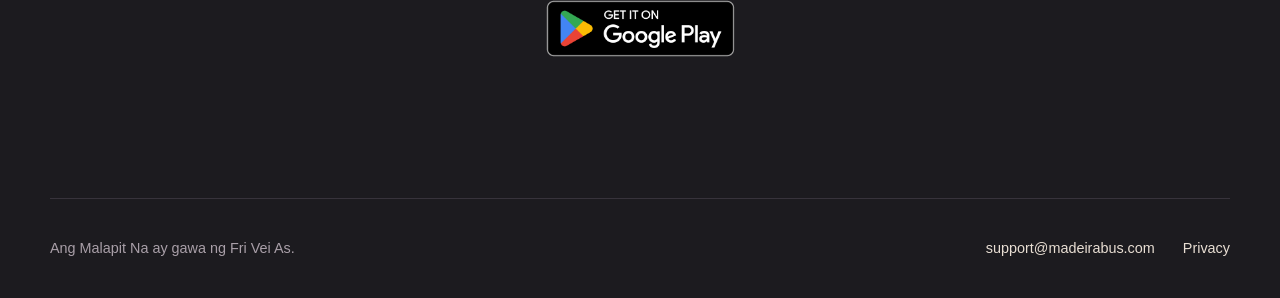
==== commit c950a197: "perf(site): stop the below-fold screenshots blocking first paint Ten phone captures and two Play bad" ====
--- a/fil/index.html
+++ b/fil/index.html
@@ -76,7 +76,7 @@
     <div class="nav-links">
       <nav class="lang-switch" aria-label="Wika">
         <a href="../" hreflang="en" lang="en">English</a>
-        <a href="./" hreflang="fil" aria-current="true">Filipino</a>
+        <a href="./" hreflang="fil" aria-current="page">Filipino</a>
       </nav>
       <a class="plain" href="../privacy/">Privacy</a>
     </div>
@@ -139,21 +139,21 @@
         <span>Sa loob ng app</span>
         <h2>Apat na screen. Isang trabaho.</h2>
       </div>
-      <div class="gallery">
-        <figure>
-          <img src="../assets/screenshots/fil-PH/01-piliin-ang-babaan-quiapo.png" width="540" height="1200" alt="Mapa sa Quiapo, Maynila, na nagtatanong ng Saan ka bababa? na may butones na Dito ako bababa">
+      <div class="gallery" role="region" aria-label="Mga screenshot ng app" tabindex="0">
+        <figure>
+          <img src="../assets/screenshots/fil-PH/01-piliin-ang-babaan-quiapo.png" width="540" height="1200" loading="lazy" decoding="async" alt="Mapa sa Quiapo, Maynila, na nagtatanong ng Saan ka bababa? na may butones na Dito ako bababa">
           <figcaption>I-pin kung saan ka bababa.</figcaption>
         </figure>
         <figure>
-          <img src="../assets/screenshots/fil-PH/02-itakda-ang-sakay-jeep.png" width="540" height="1200" alt="Babaang pinangalanang Quiapo na naka-Jeep at may nakasulat na Gigisingin kita 500 m bago ang babaan mo">
+          <img src="../assets/screenshots/fil-PH/02-itakda-ang-sakay-jeep.png" width="540" height="1200" loading="lazy" decoding="async" alt="Babaang pinangalanang Quiapo na naka-Jeep at may nakasulat na Gigisingin kita 500 m bago ang babaan mo">
           <figcaption>Piliin ang sakay at ang layo ng alarm.</figcaption>
         </figure>
         <figure>
-          <img src="../assets/screenshots/fil-PH/03-aktibong-biyahe.png" width="540" height="1200" alt="Screen ng biyahe na nakasulat na Binabantayan Quiapo, 3.3 km, at Matulog ka na">
+          <img src="../assets/screenshots/fil-PH/03-aktibong-biyahe.png" width="540" height="1200" loading="lazy" decoding="async" alt="Screen ng biyahe na nakasulat na Binabantayan Quiapo, 3.3 km, at Matulog ka na">
           <figcaption>Tingnan ang layo, o matulog na lang.</figcaption>
         </figure>
         <figure>
-          <img src="../assets/screenshots/fil-PH/04-walang-internet.png" width="540" height="1200" alt="Screen ng biyahe na may mensaheng Walang internet — tuloy pa rin ang alarm. Gumagana ang GPS kahit walang data.">
+          <img src="../assets/screenshots/fil-PH/04-walang-internet.png" width="540" height="1200" loading="lazy" decoding="async" alt="Screen ng biyahe na may mensaheng Walang internet — tuloy pa rin ang alarm. Gumagana ang GPS kahit walang data.">
           <figcaption>Nawalan ng signal? Tuloy ang alarm.</figcaption>
         </figure>
       </div>
@@ -180,9 +180,9 @@
         <p>Every section on this page exists in English as well—and so does the app itself. Just pick the language in Settings.</p>
         <a class="bridge-link" href="../" hreflang="en">Read in English →</a>
       </div>
-      <div class="mini-gallery">
-        <img src="../assets/screenshots/en-US/01-pick-your-stop-quiapo-manila.png" width="540" height="1200" alt="English map screen asking Where are you getting off? over Quiapo, Manila">
-        <img src="../assets/screenshots/en-US/03-riding-watching-distance.png" width="540" height="1200" alt="English ride screen reading Watching for Quiapo, 3.1 km">
+      <div class="mini-gallery" role="region" aria-label="Mga screenshot sa English" tabindex="0">
+        <img src="../assets/screenshots/en-US/01-pick-your-stop-quiapo-manila.png" width="540" height="1200" loading="lazy" decoding="async" alt="English map screen asking Where are you getting off? over Quiapo, Manila">
+        <img src="../assets/screenshots/en-US/03-riding-watching-distance.png" width="540" height="1200" loading="lazy" decoding="async" alt="English ride screen reading Watching for Quiapo, 3.1 km">
       </div>
     </section>
 
@@ -191,7 +191,7 @@
       <h2>Handa na sa susunod mong biyahe.</h2>
       <p>Libre sa Google Play. Walang ads, walang account—ang babaan mo lang ang puwede mong malampasan.</p>
       <a class="play-link" href="https://play.google.com/store/apps/details?id=com.arrivalalarm.app" aria-label="I-download ang Malapit Na sa Google Play">
-        <img class="play-badge" src="../assets/google-play-badge.png" alt="Get it on Google Play" width="646" height="250">
+        <img class="play-badge" src="../assets/google-play-badge.png" alt="Get it on Google Play" width="646" height="250" loading="lazy" decoding="async">
       </a>
     </section>
   </main>
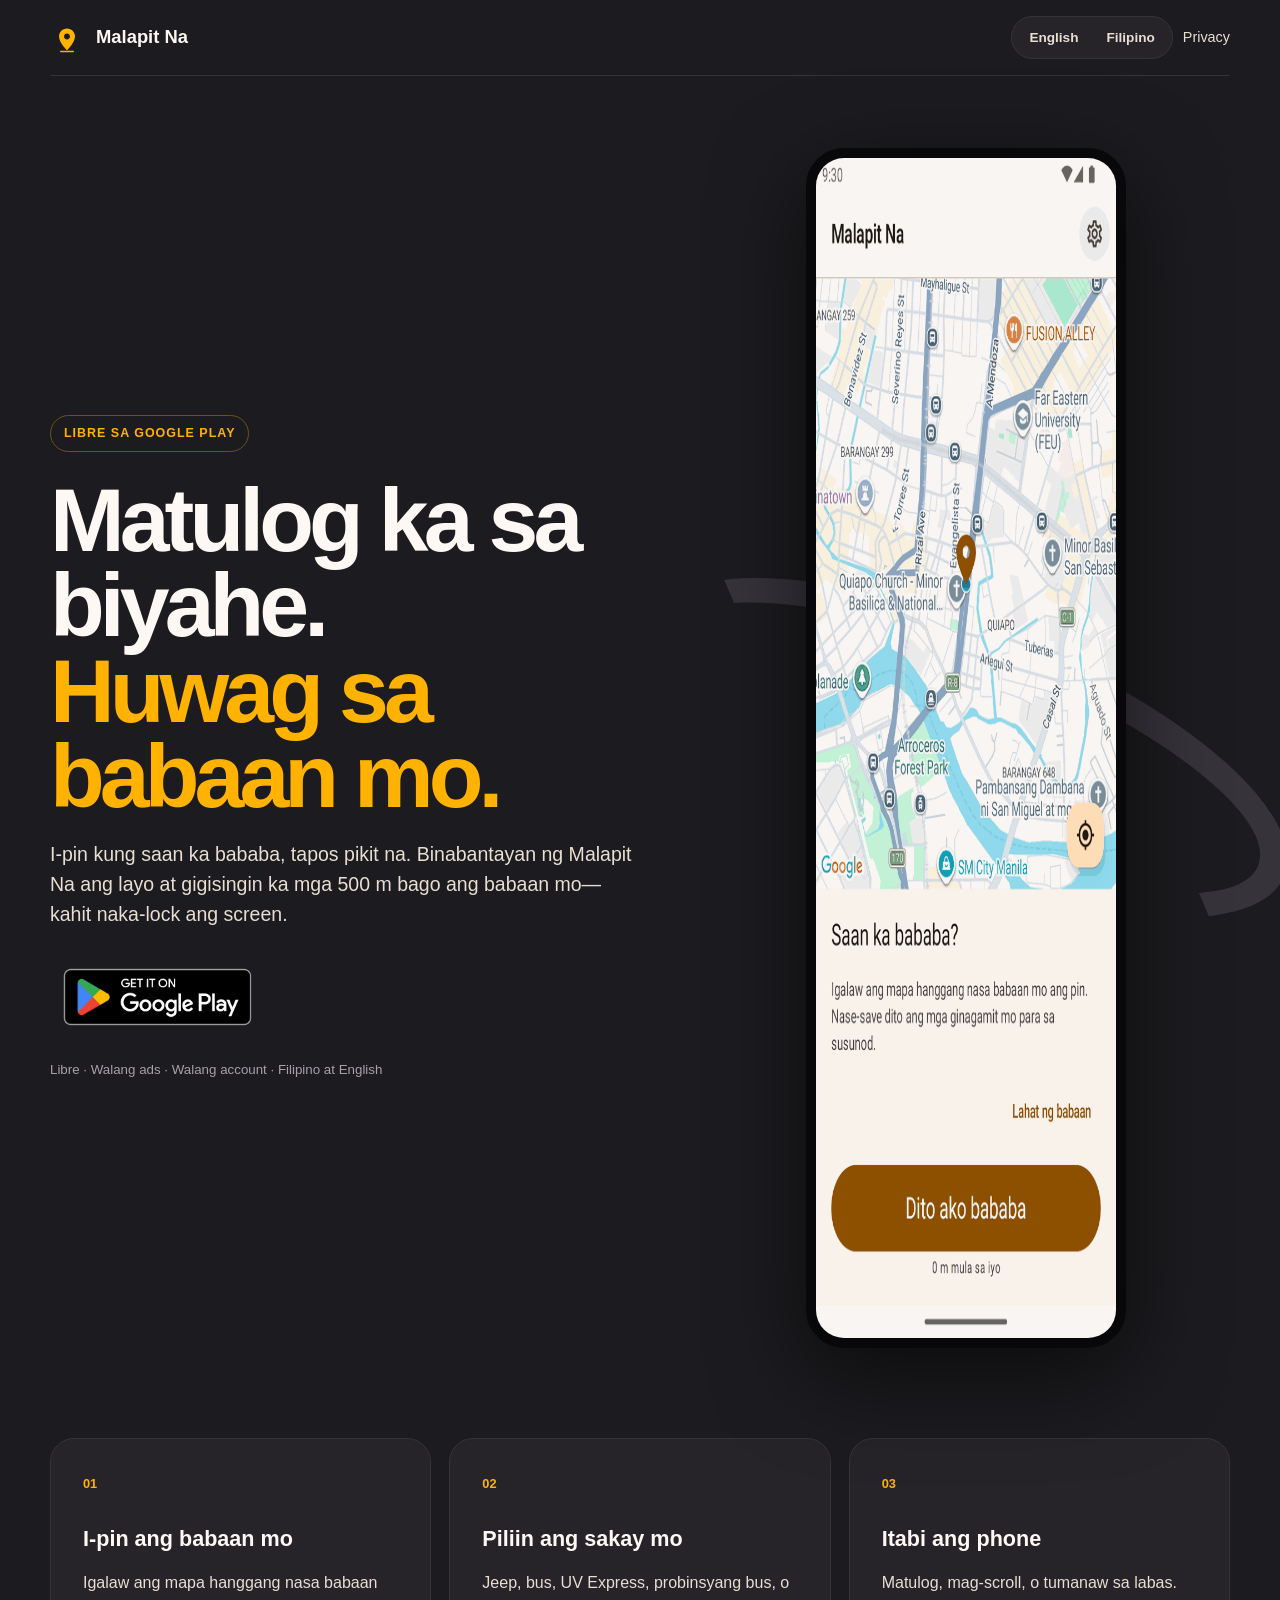
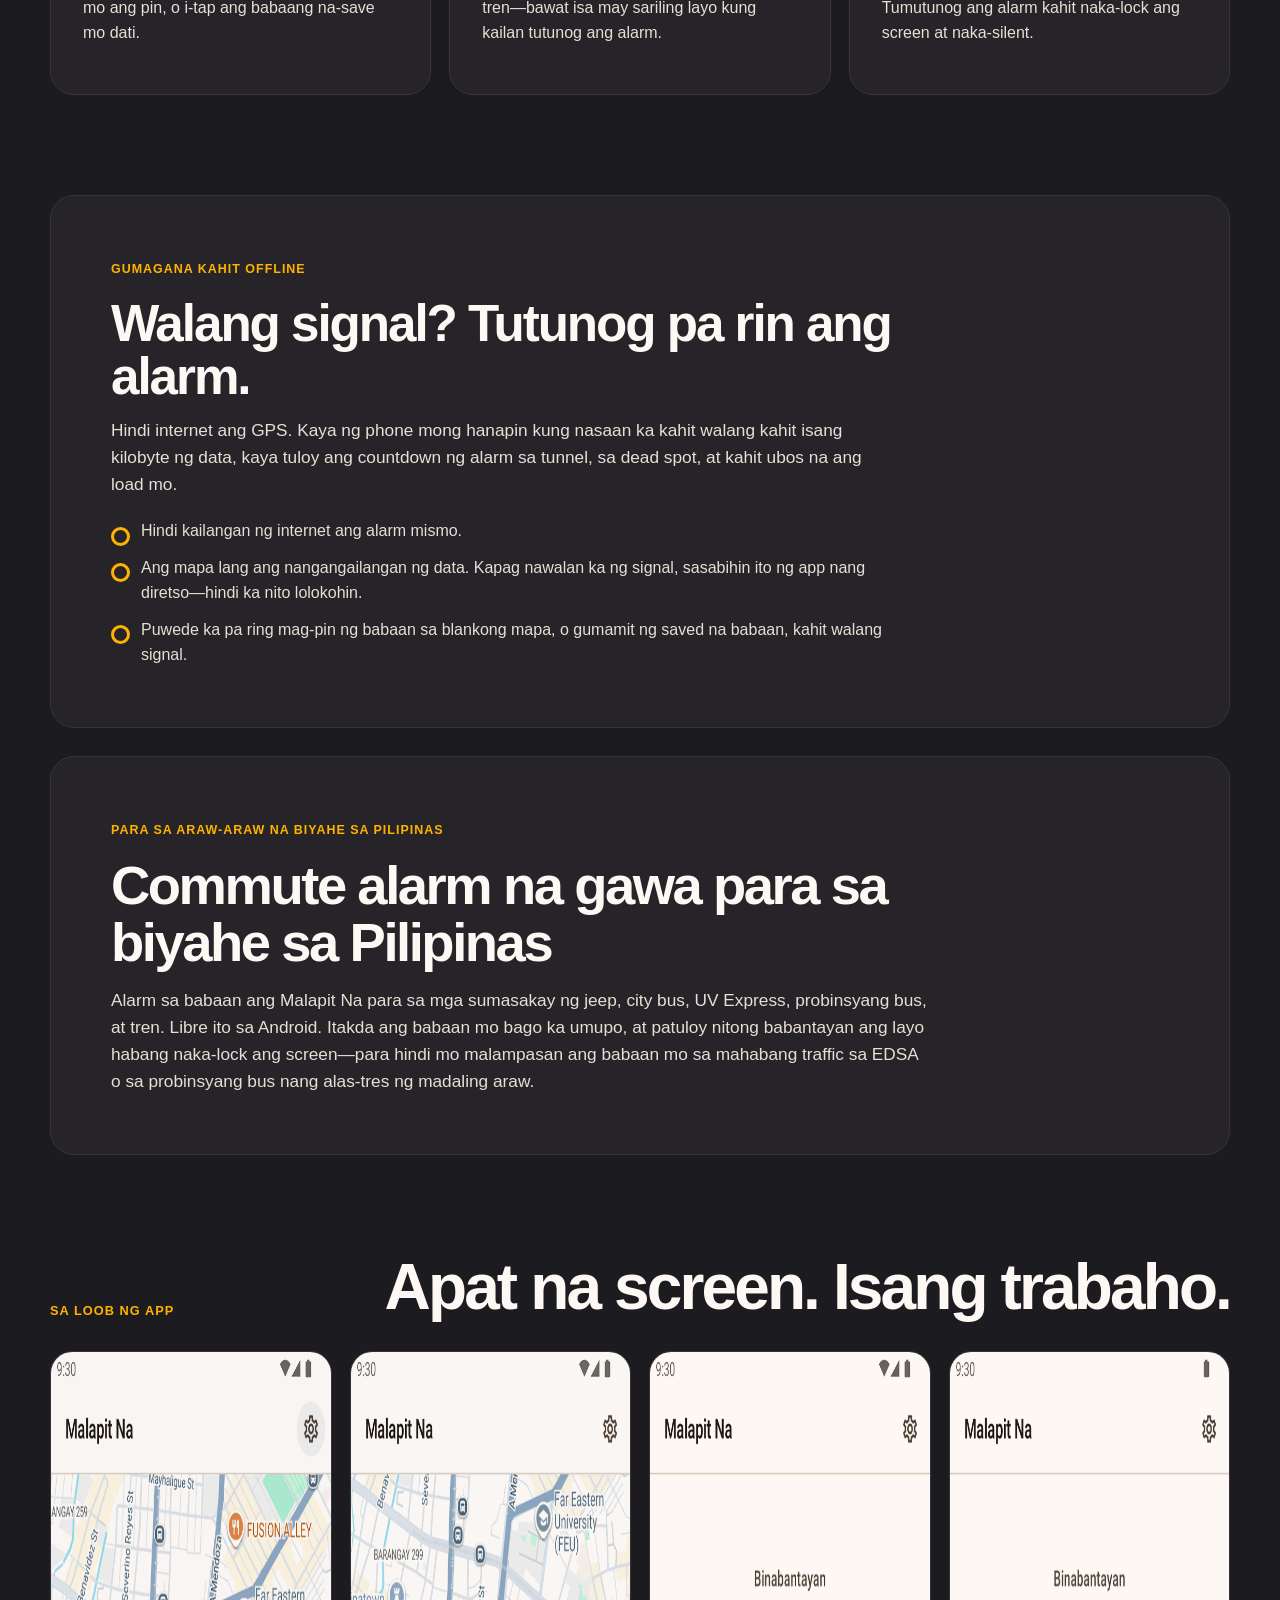
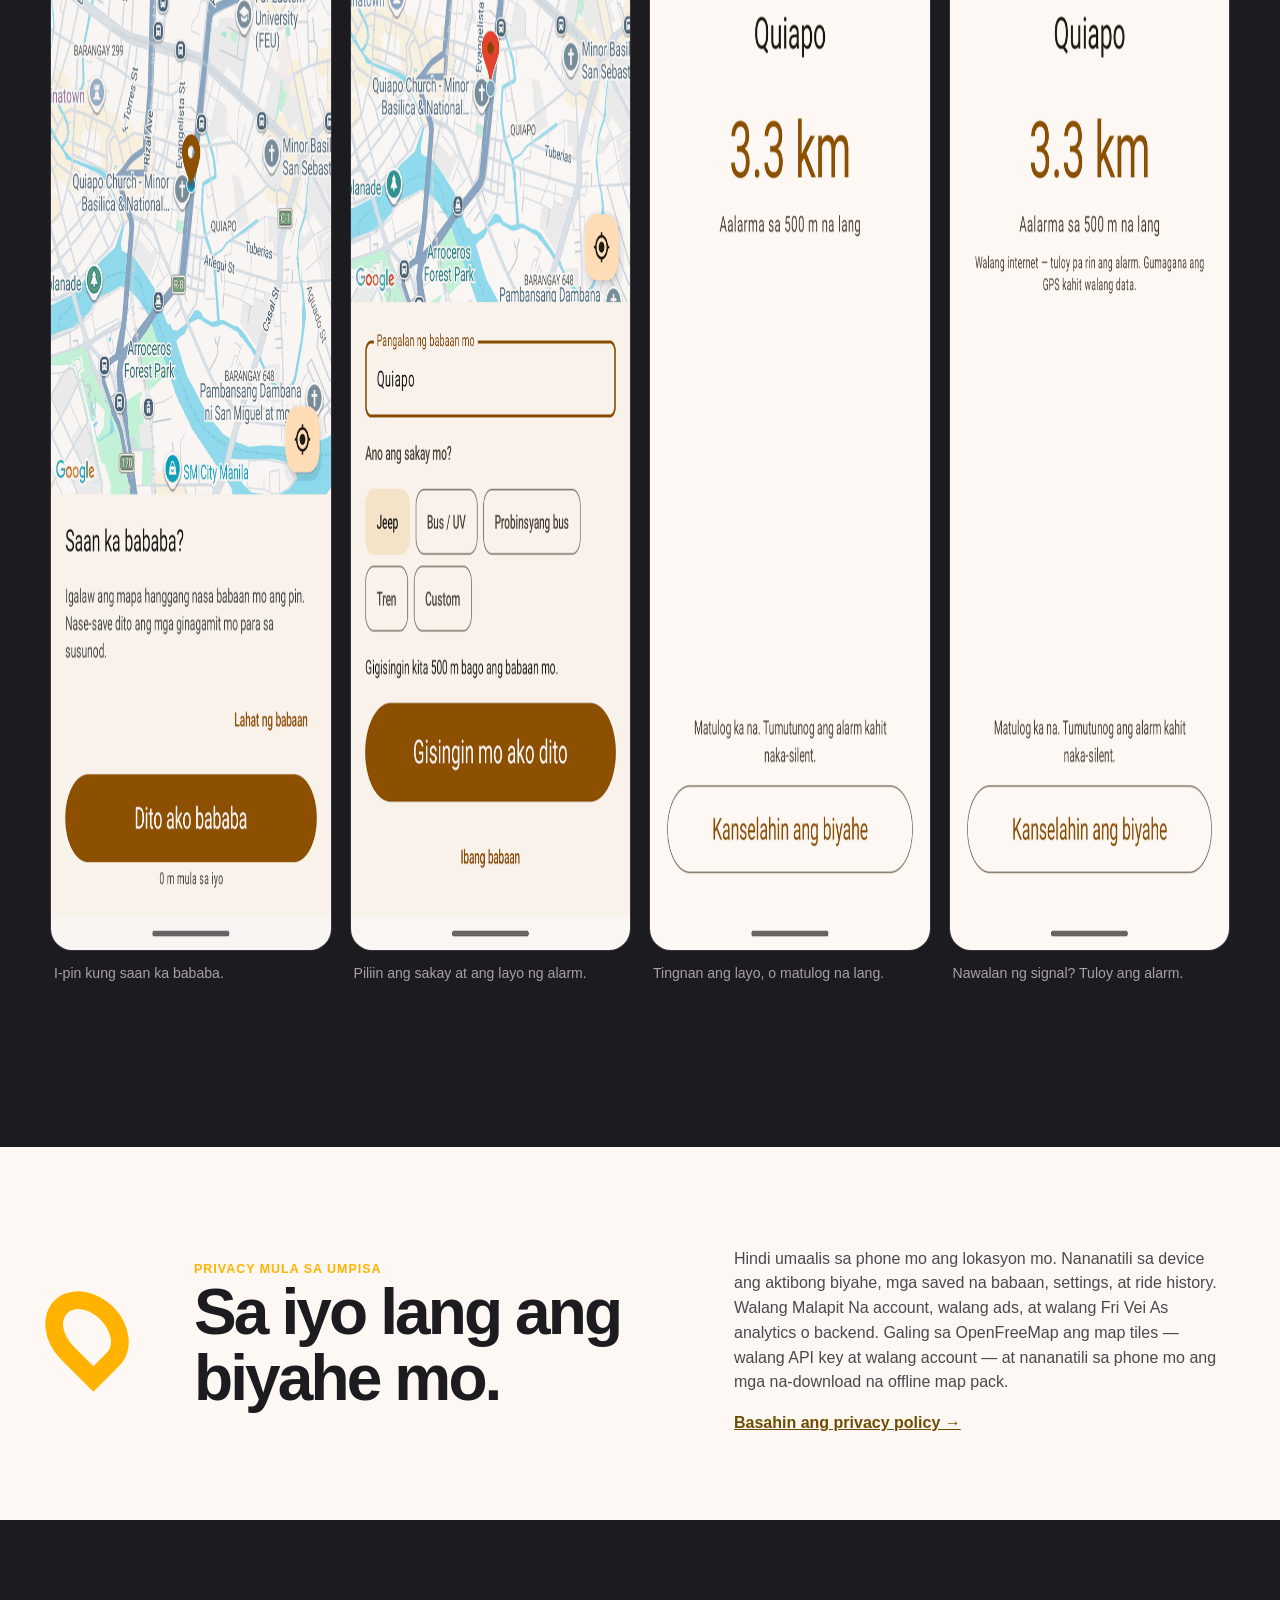
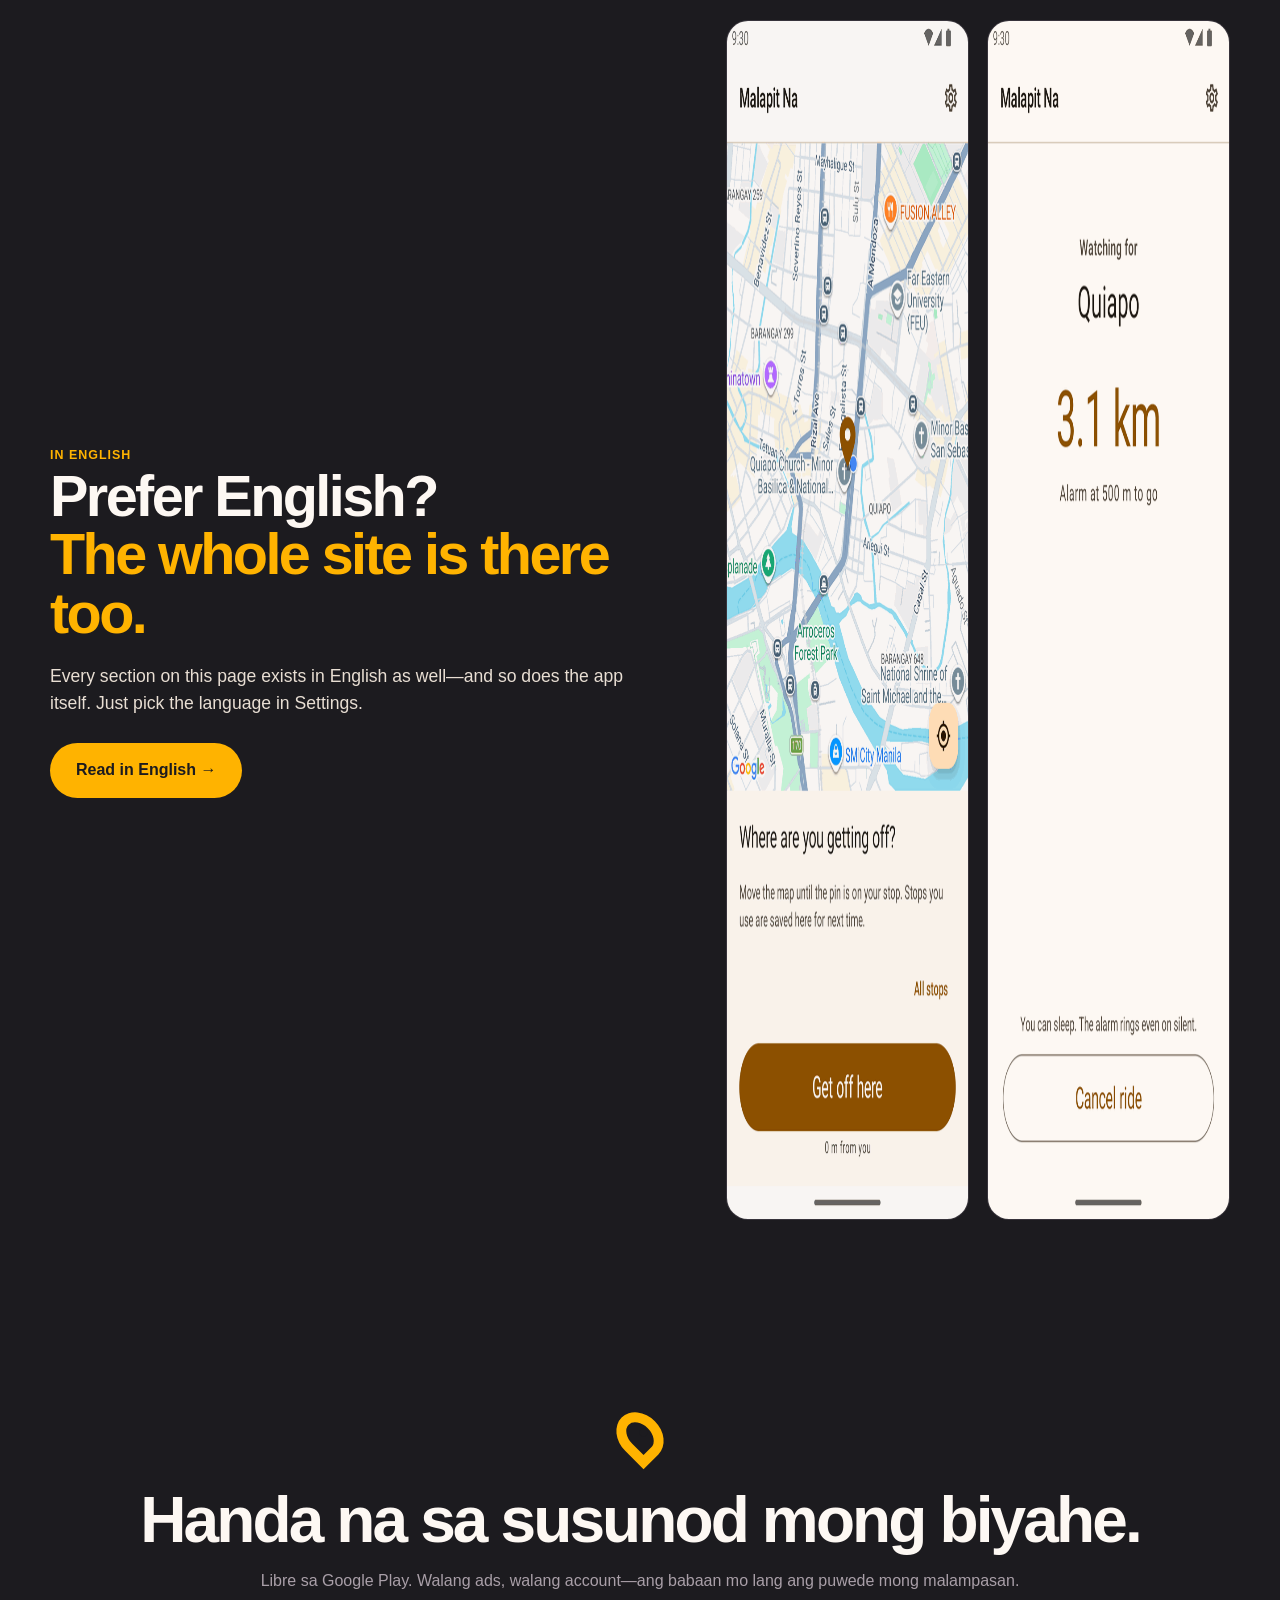
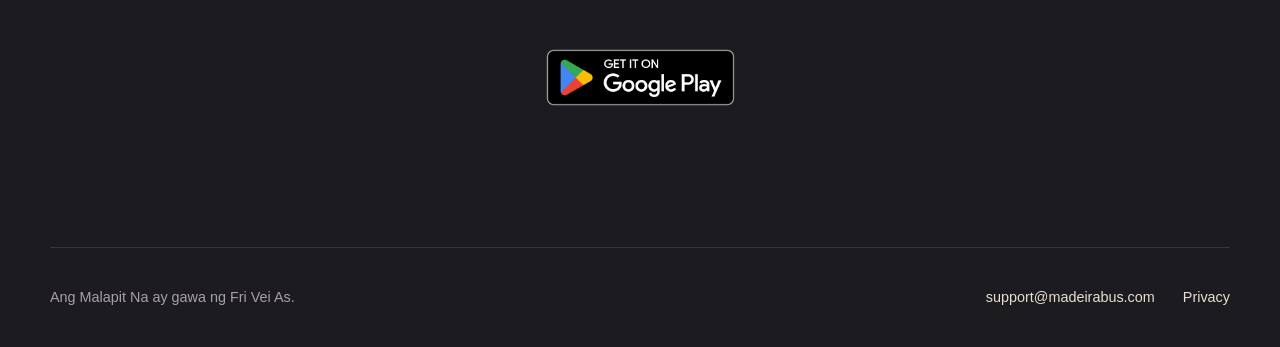
==== commit cb34c089: "fix(privacy): match Filipino UI labels; state the map source on both landing pages Co-Authored-By: C" ====
--- a/fil/index.html
+++ b/fil/index.html
@@ -167,7 +167,7 @@
           <h2>Sa iyo lang ang biyahe mo.</h2>
         </div>
         <div>
-          <p>Hindi umaalis sa phone mo ang lokasyon mo. Nananatili sa device ang aktibong biyahe, mga saved na babaan, settings, at ride history. Walang Malapit Na account, walang ads, at walang Fri Vei As analytics o backend.</p>
+          <p>Hindi umaalis sa phone mo ang lokasyon mo. Nananatili sa device ang aktibong biyahe, mga saved na babaan, settings, at ride history. Walang Malapit Na account, walang ads, at walang Fri Vei As analytics o backend. Galing sa OpenFreeMap ang map tiles — walang API key at walang account — at nananatili sa phone mo ang mga na-download na offline map pack.</p>
           <a href="../privacy/">Basahin ang privacy policy →</a>
         </div>
       </div>
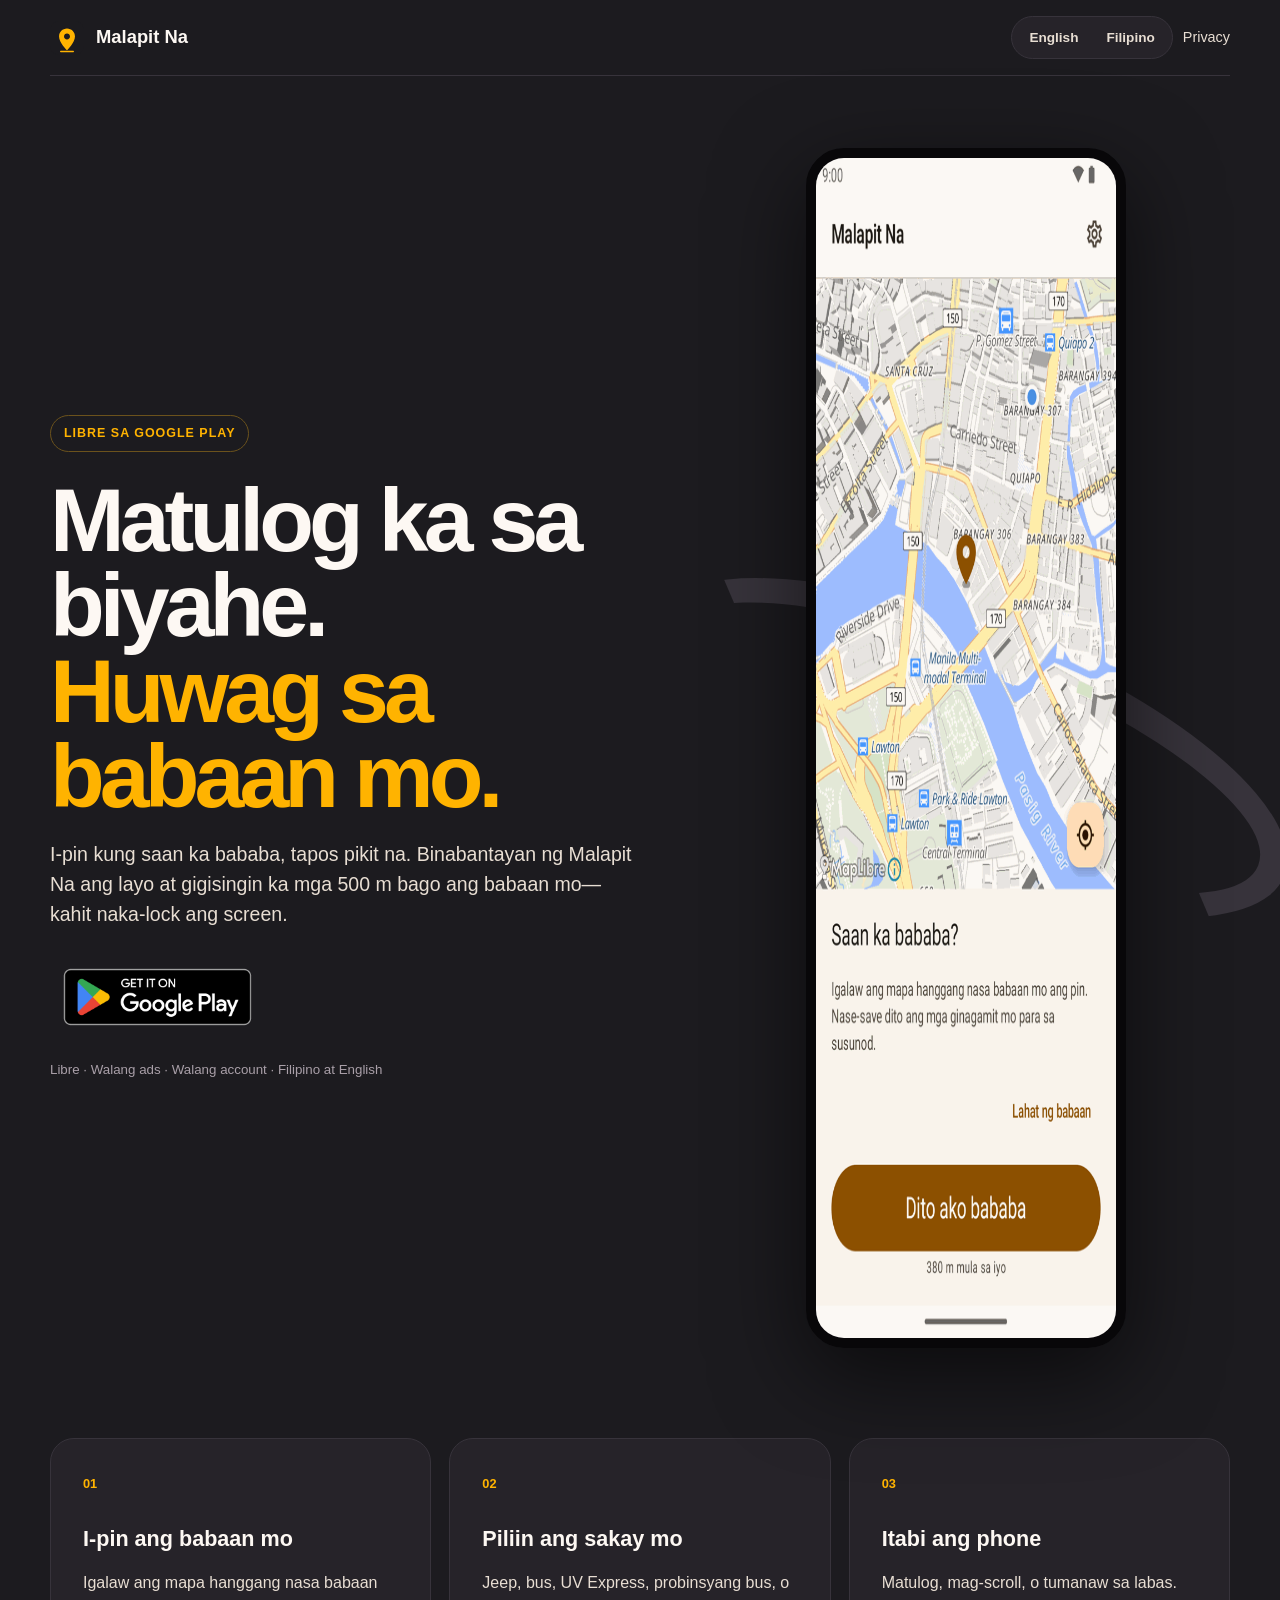
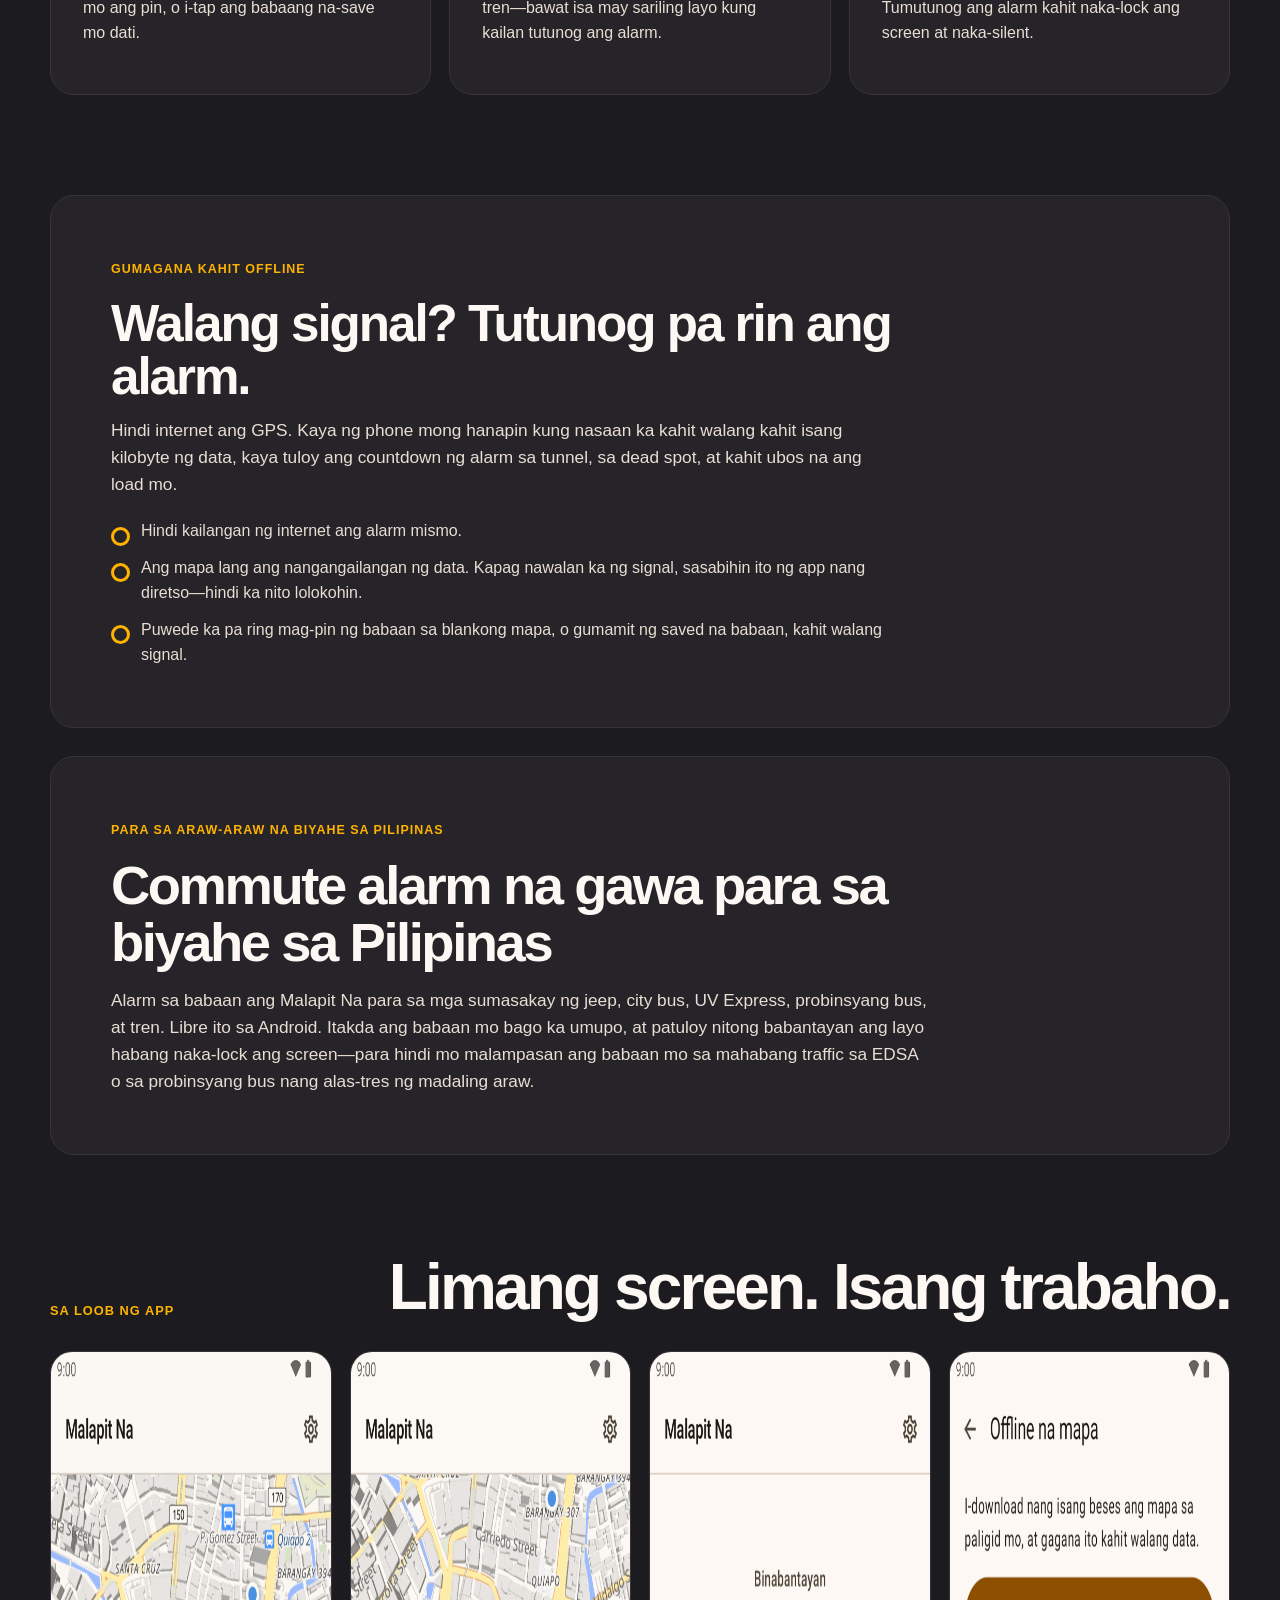
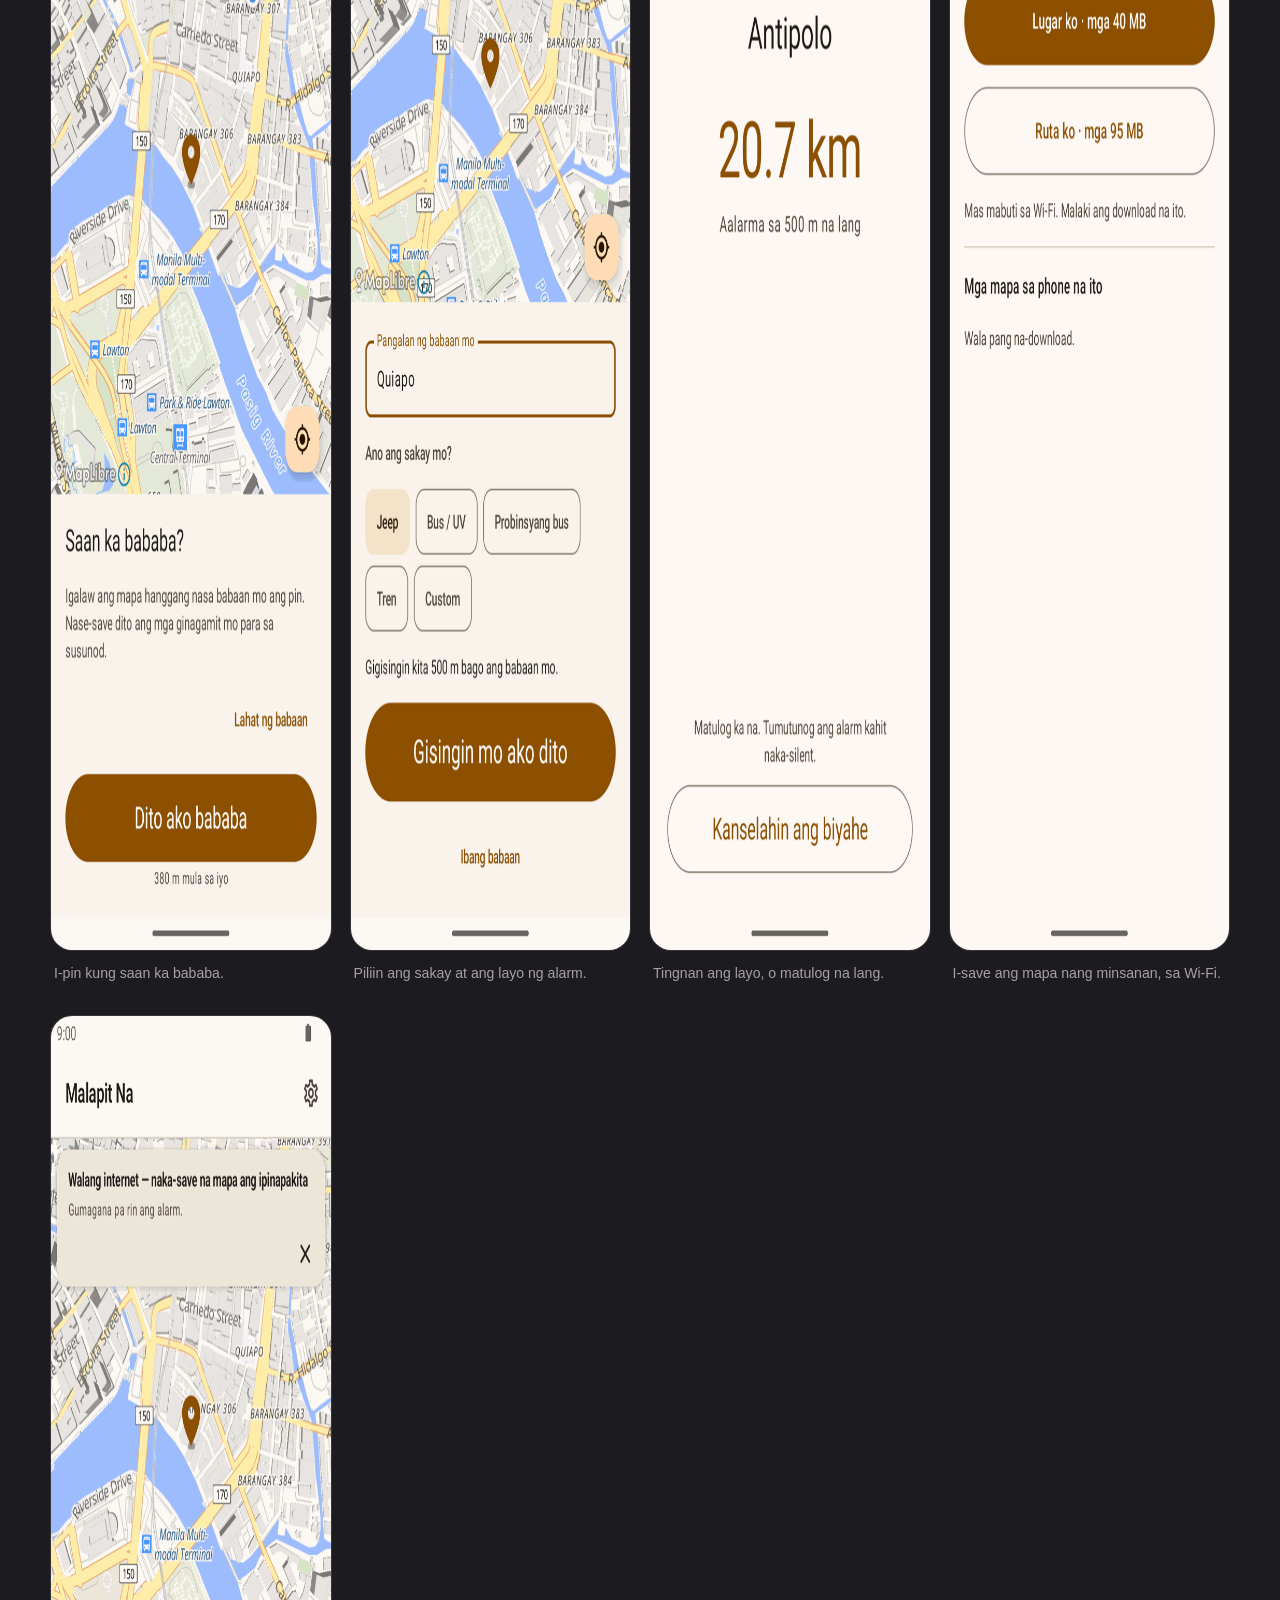
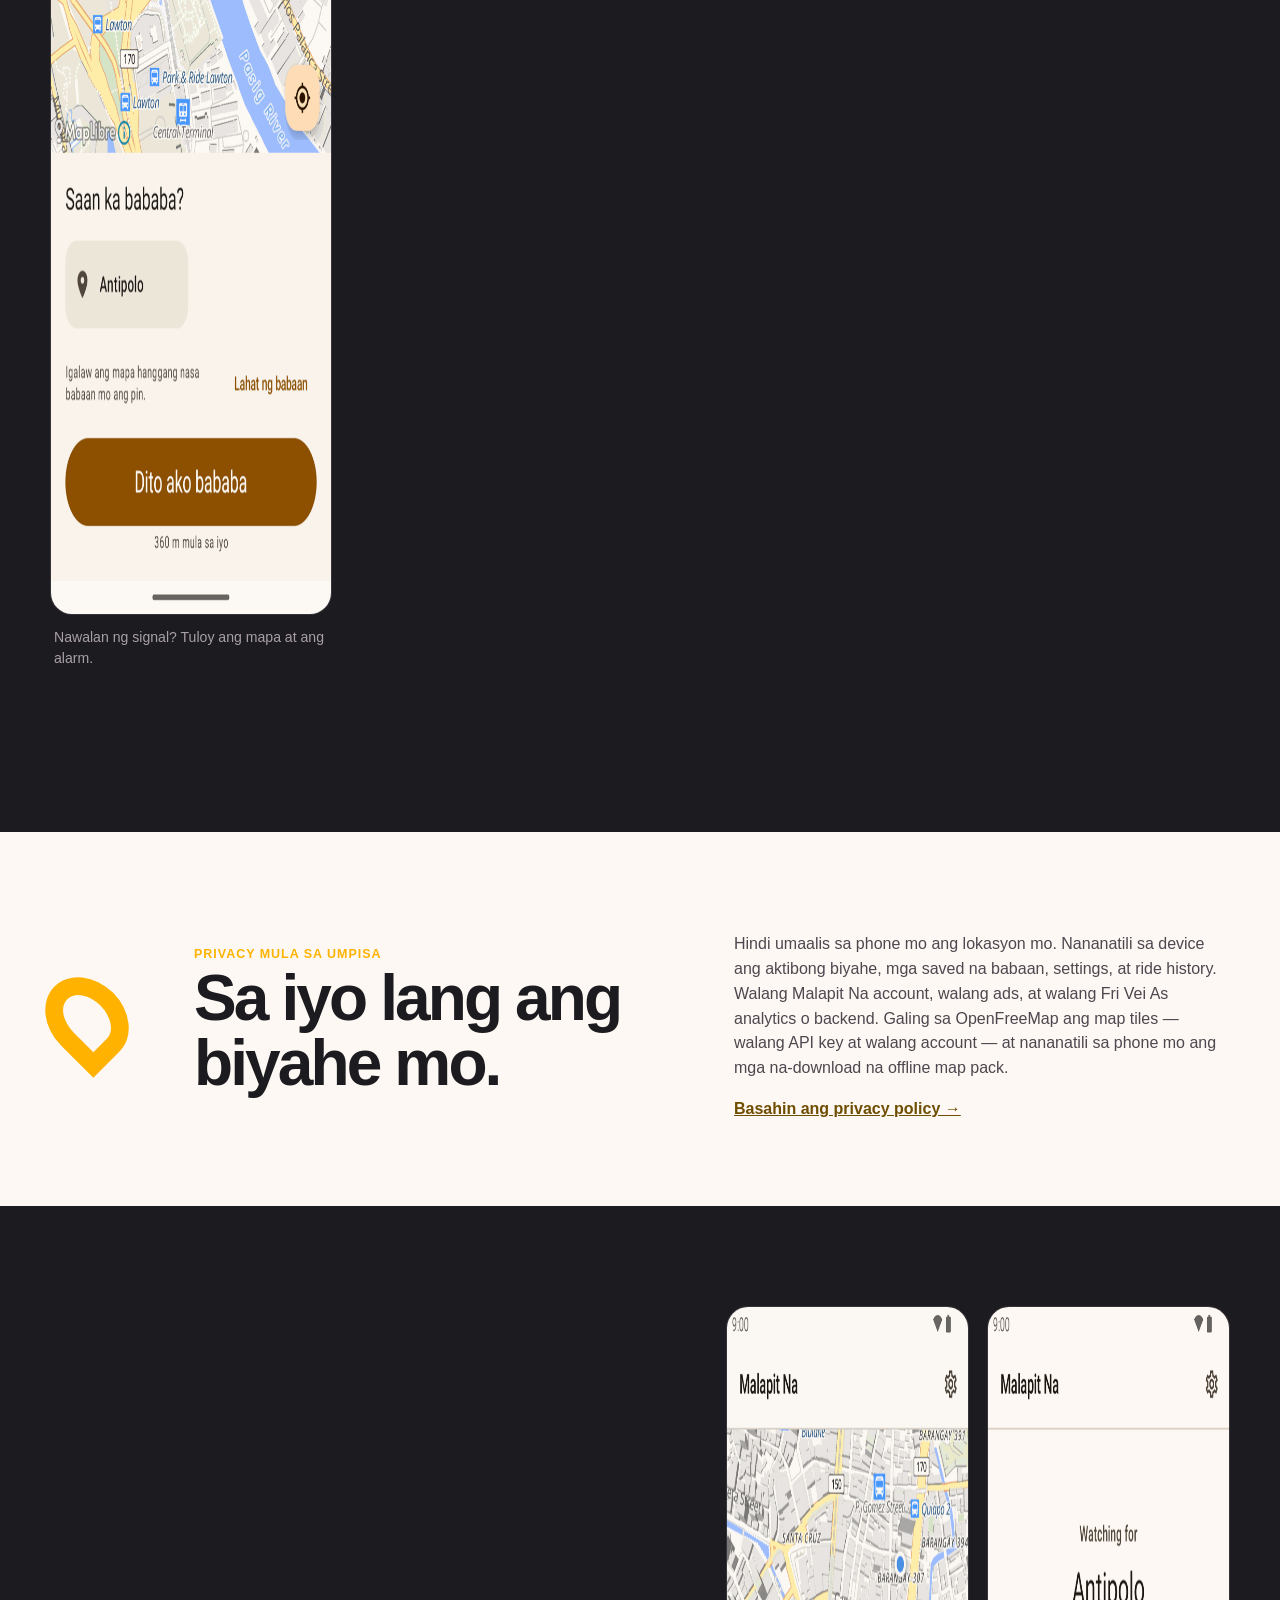
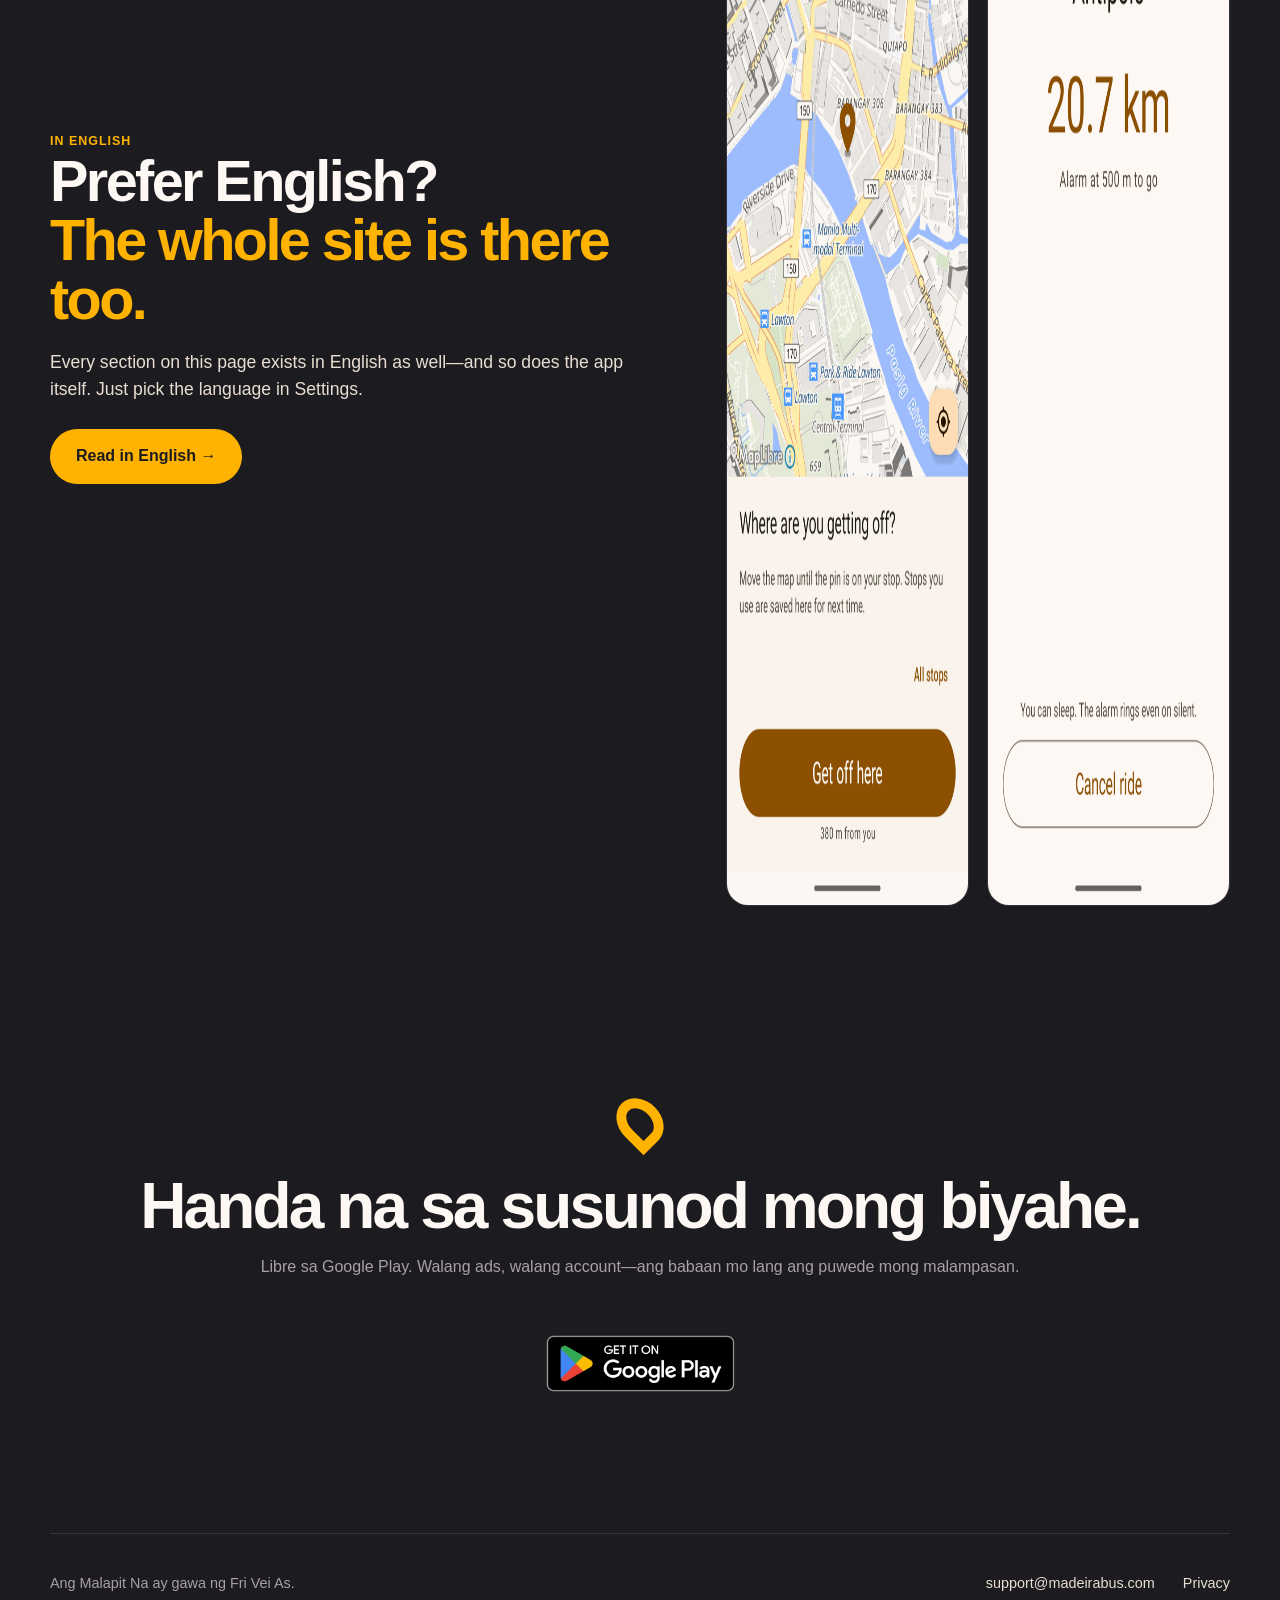
==== commit c58387bb: "feat(assets): reshoot the gallery from shipped 1.2 The listing still showed the pre-1.1 app: Google'" ====
--- a/fil/index.html
+++ b/fil/index.html
@@ -137,11 +137,11 @@
     <section class="screens wrap">
       <div class="section-head">
         <span>Sa loob ng app</span>
-        <h2>Apat na screen. Isang trabaho.</h2>
+        <h2>Limang screen. Isang trabaho.</h2>
       </div>
       <div class="gallery" role="region" aria-label="Mga screenshot ng app" tabindex="0">
         <figure>
-          <img src="../assets/screenshots/fil-PH/01-piliin-ang-babaan-quiapo.png" width="540" height="1200" loading="lazy" decoding="async" alt="Mapa sa Quiapo, Maynila, na nagtatanong ng Saan ka bababa? na may butones na Dito ako bababa">
+          <img src="../assets/screenshots/fil-PH/01-piliin-ang-babaan-quiapo.png" width="540" height="1200" loading="lazy" decoding="async" alt="Mapa sa Quiapo, Maynila, na nagtatanong ng Saan ka bababa? na may butones na Dito ako bababa at nakasulat na 380 m mula sa iyo">
           <figcaption>I-pin kung saan ka bababa.</figcaption>
         </figure>
         <figure>
@@ -149,12 +149,16 @@
           <figcaption>Piliin ang sakay at ang layo ng alarm.</figcaption>
         </figure>
         <figure>
-          <img src="../assets/screenshots/fil-PH/03-aktibong-biyahe.png" width="540" height="1200" loading="lazy" decoding="async" alt="Screen ng biyahe na nakasulat na Binabantayan Quiapo, 3.3 km, at Matulog ka na">
+          <img src="../assets/screenshots/fil-PH/03-aktibong-biyahe.png" width="540" height="1200" loading="lazy" decoding="async" alt="Screen ng biyahe na nakasulat na Binabantayan Antipolo, 20.7 km, at Matulog ka na">
           <figcaption>Tingnan ang layo, o matulog na lang.</figcaption>
         </figure>
         <figure>
-          <img src="../assets/screenshots/fil-PH/04-walang-internet.png" width="540" height="1200" loading="lazy" decoding="async" alt="Screen ng biyahe na may mensaheng Walang internet — tuloy pa rin ang alarm. Gumagana ang GPS kahit walang data.">
-          <figcaption>Nawalan ng signal? Tuloy ang alarm.</figcaption>
+          <img src="../assets/screenshots/fil-PH/04-offline-na-mapa-download.png" width="540" height="1200" loading="lazy" decoding="async" alt="Setting ng offline na mapa na may Lugar ko, mga 40 MB, at Ruta ko, mga 95 MB, na puwedeng i-download">
+          <figcaption>I-save ang mapa nang minsanan, sa Wi-Fi.</figcaption>
+        </figure>
+        <figure>
+          <img src="../assets/screenshots/fil-PH/05-naka-save-na-mapa.png" width="540" height="1200" loading="lazy" decoding="async" alt="Mapa ng Maynila mula sa naka-save na pack sa ilalim ng banner na Walang internet — naka-save na mapa ang ipinapakita, gumagana pa rin ang alarm">
+          <figcaption>Nawalan ng signal? Tuloy ang mapa at ang alarm.</figcaption>
         </figure>
       </div>
     </section>
@@ -182,7 +186,7 @@
       </div>
       <div class="mini-gallery" role="region" aria-label="Mga screenshot sa English" tabindex="0">
         <img src="../assets/screenshots/en-US/01-pick-your-stop-quiapo-manila.png" width="540" height="1200" loading="lazy" decoding="async" alt="English map screen asking Where are you getting off? over Quiapo, Manila">
-        <img src="../assets/screenshots/en-US/03-riding-watching-distance.png" width="540" height="1200" loading="lazy" decoding="async" alt="English ride screen reading Watching for Quiapo, 3.1 km">
+        <img src="../assets/screenshots/en-US/03-riding-watching-distance.png" width="540" height="1200" loading="lazy" decoding="async" alt="English ride screen reading Watching for Antipolo, 20.7 km">
       </div>
     </section>
 
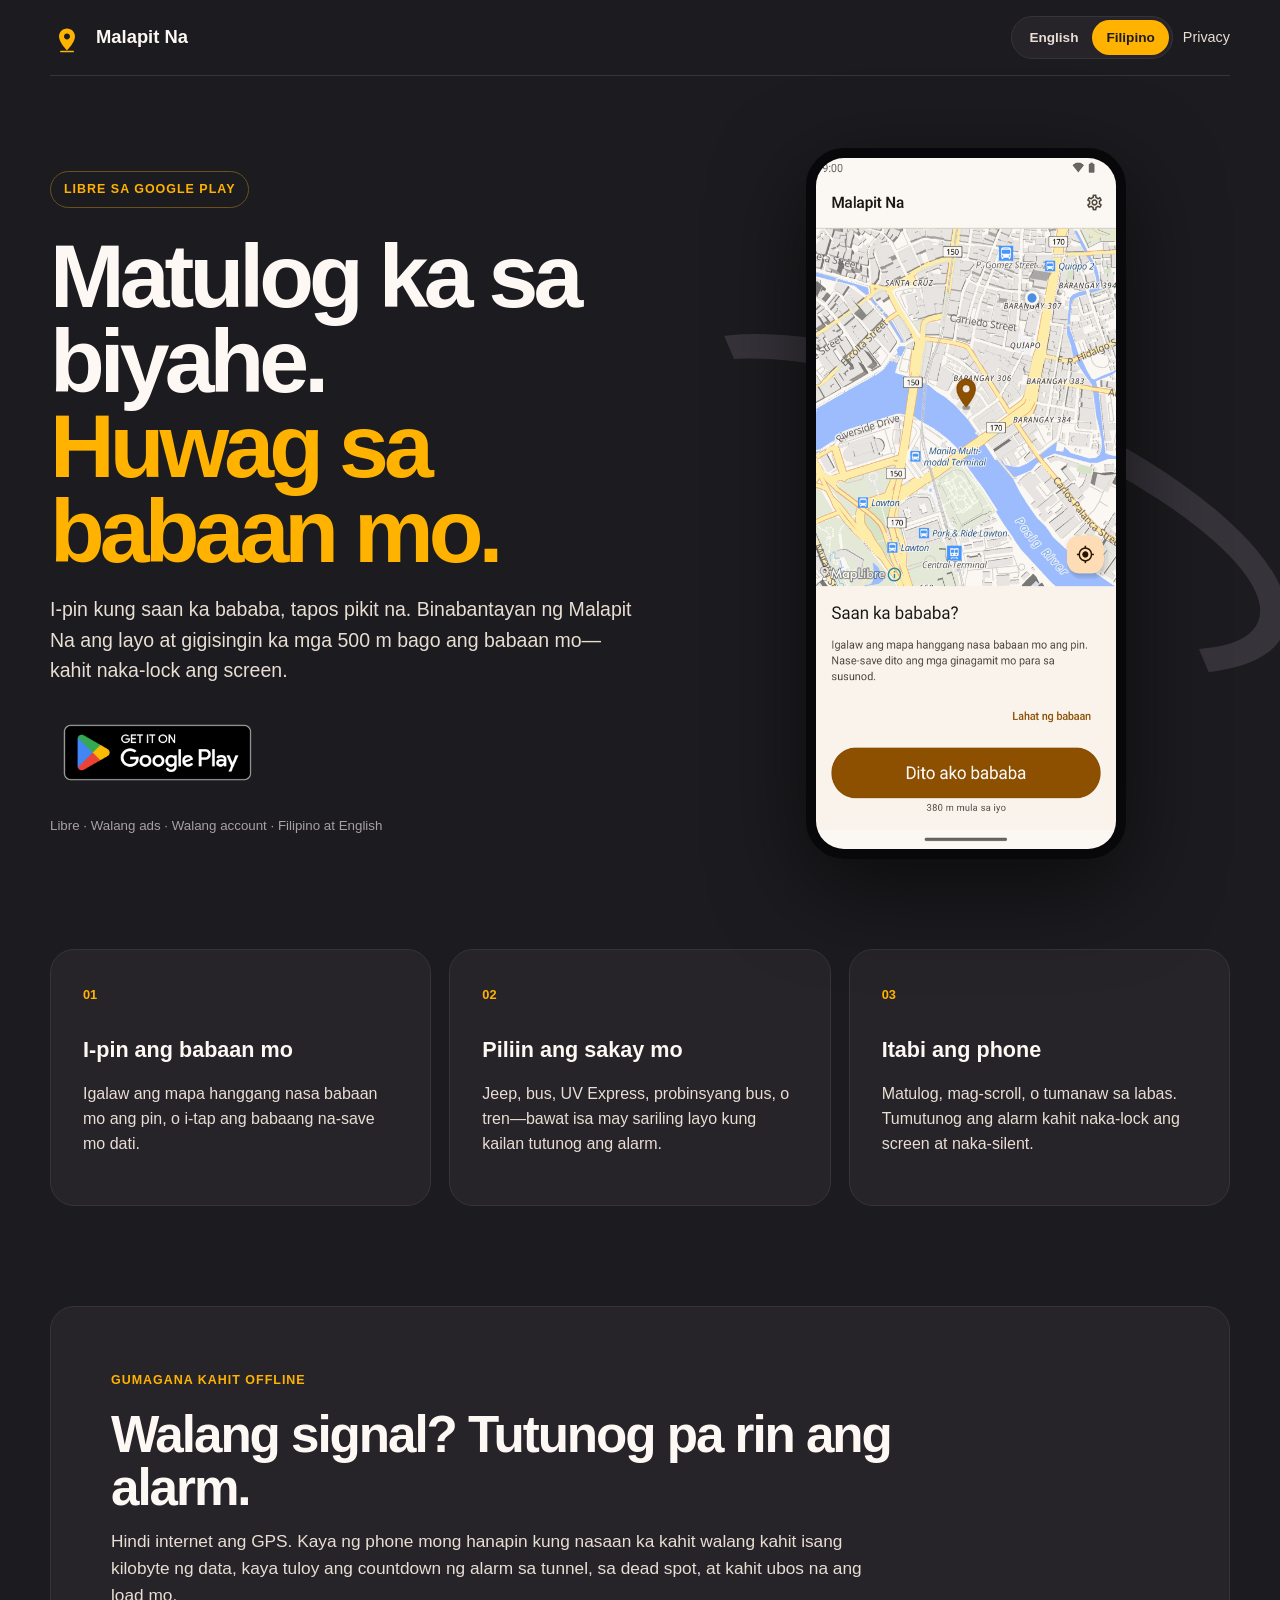
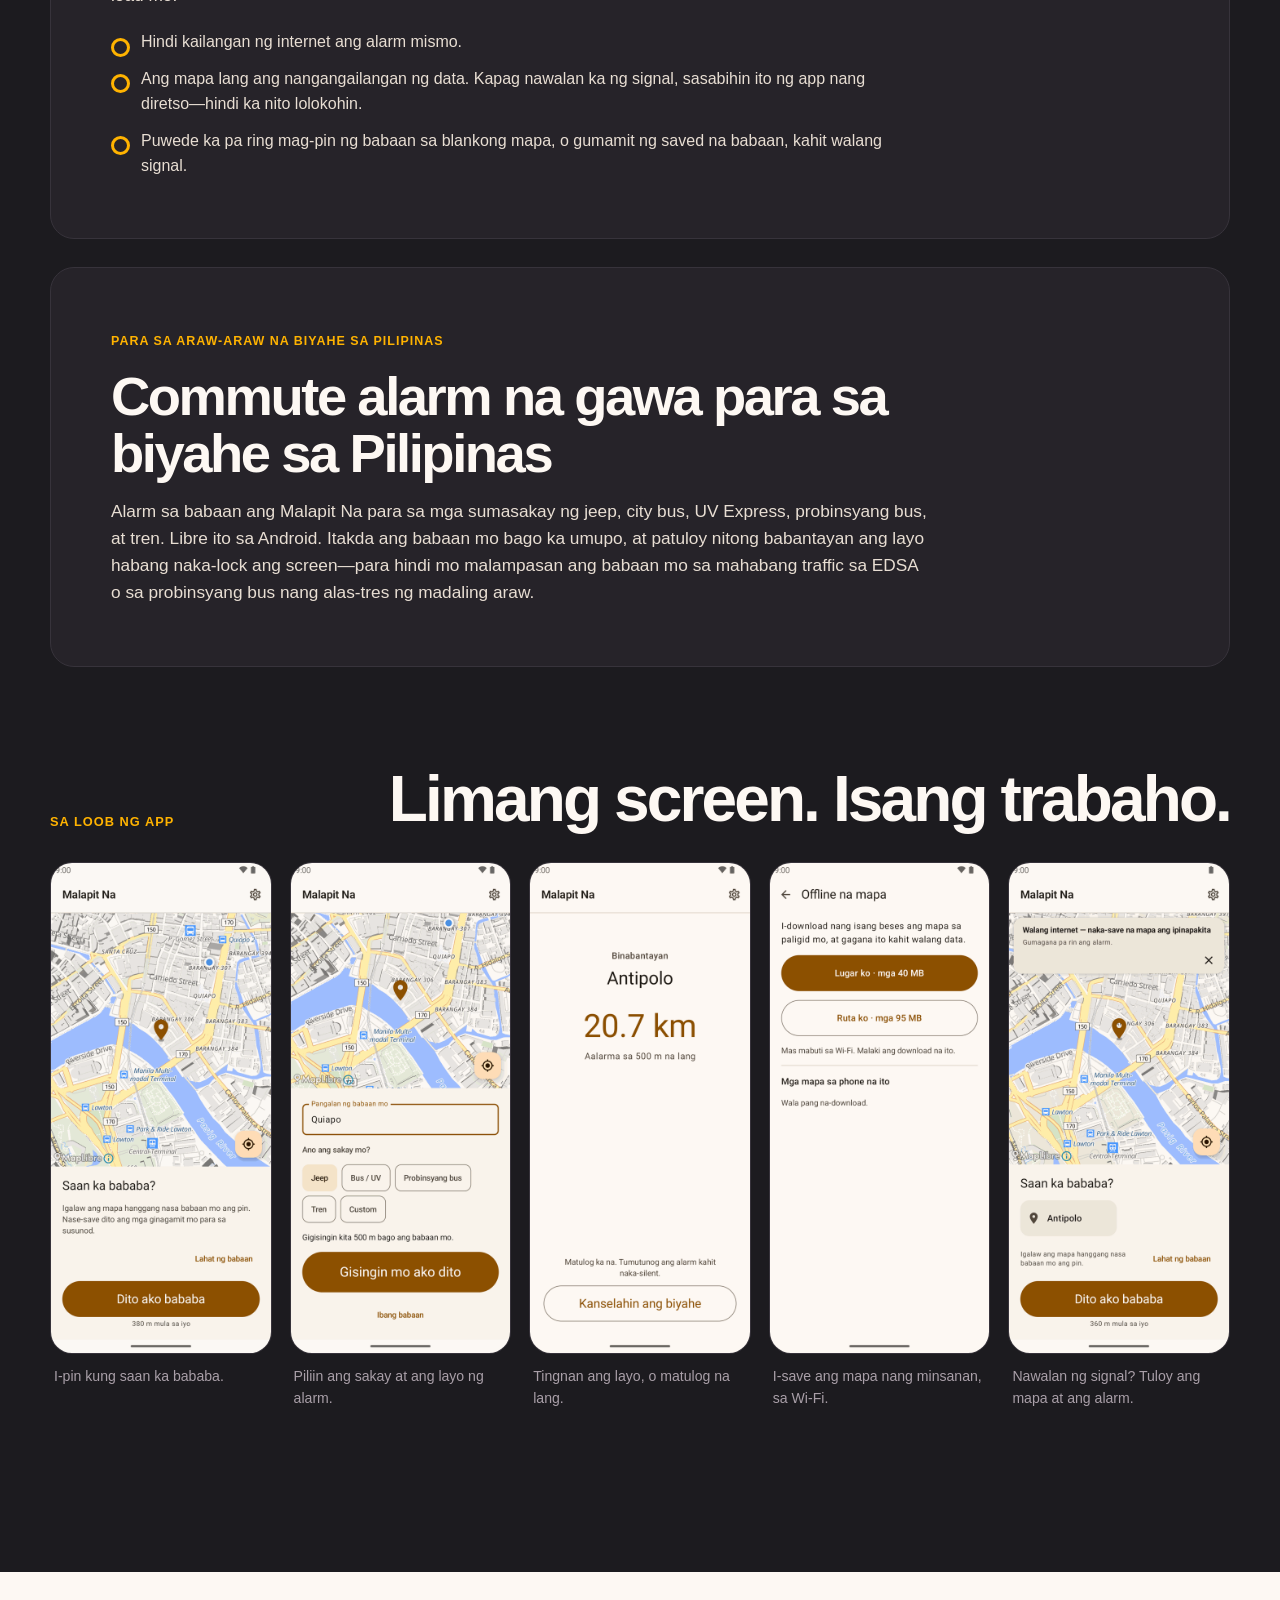
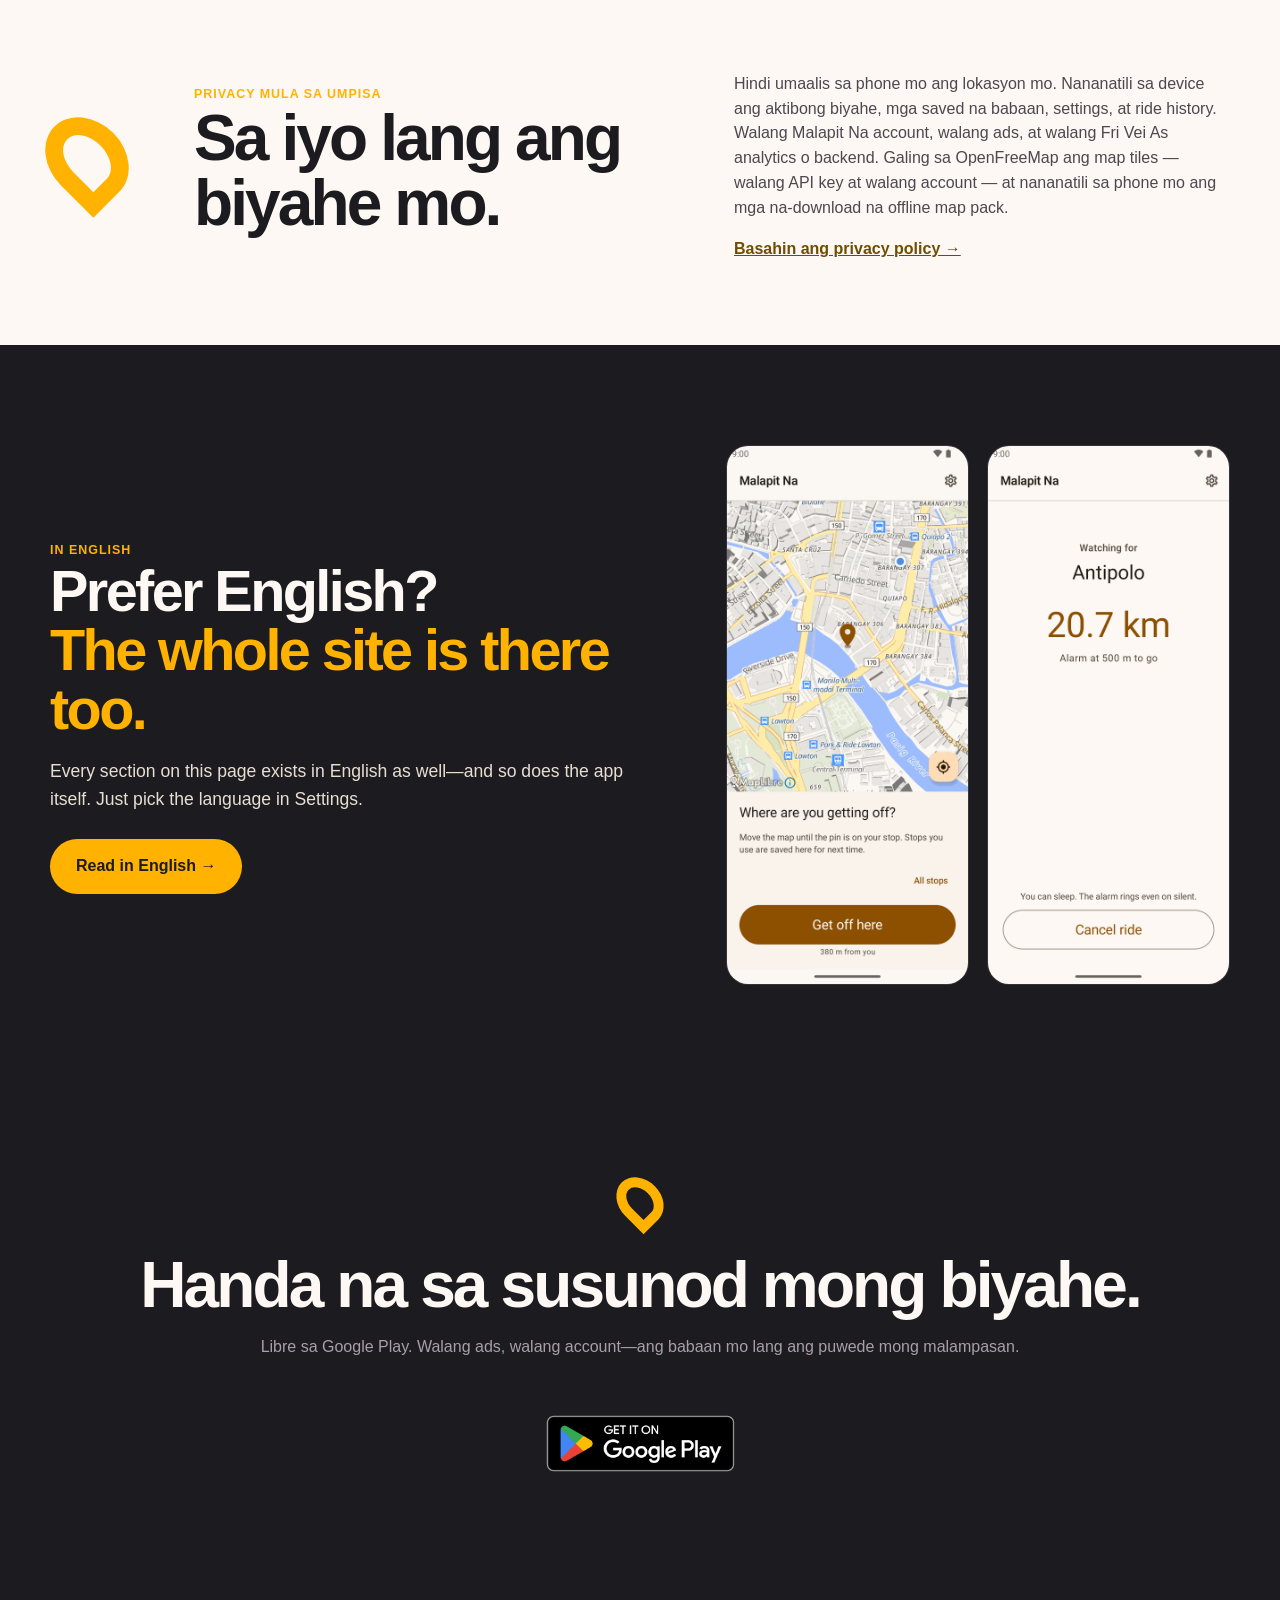
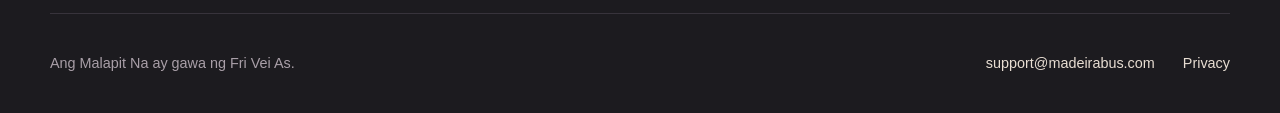
==== commit 482f8577: "fix(seo): point canonical, hreflang, and sitemap at malapitna.com Every canonical, hreflang, og:url," ====
--- a/fil/index.html
+++ b/fil/index.html
@@ -8,19 +8,19 @@
   <meta name="keywords" content="gising sa babaan, alarm sa babaan, jeepney alarm, GPS alarm Pilipinas, commute alarm, destination alarm, alarm sa biyahe">
   <meta name="theme-color" content="#1c1b1f">
 
-  <link rel="canonical" href="https://sd2-studio.github.io/app-malapit-na-site/fil/">
-  <link rel="alternate" hreflang="en" href="https://sd2-studio.github.io/app-malapit-na-site/">
-  <link rel="alternate" hreflang="fil" href="https://sd2-studio.github.io/app-malapit-na-site/fil/">
-  <link rel="alternate" hreflang="x-default" href="https://sd2-studio.github.io/app-malapit-na-site/">
+  <link rel="canonical" href="https://malapitna.com/fil/">
+  <link rel="alternate" hreflang="en" href="https://malapitna.com/">
+  <link rel="alternate" hreflang="fil" href="https://malapitna.com/fil/">
+  <link rel="alternate" hreflang="x-default" href="https://malapitna.com/">
 
   <meta property="og:type" content="website">
   <meta property="og:site_name" content="Malapit Na">
   <meta property="og:locale" content="fil_PH">
   <meta property="og:locale:alternate" content="en_PH">
-  <meta property="og:url" content="https://sd2-studio.github.io/app-malapit-na-site/fil/">
+  <meta property="og:url" content="https://malapitna.com/fil/">
   <meta property="og:title" content="Malapit Na — GPS alarm na gigising sa iyo sa babaan mo">
   <meta property="og:description" content="I-pin ang babaan mo, matulog sa jeep, at magigising ka mga 500 m bago ang babaan. Gumagana kahit walang internet. Libre, walang ads, walang account.">
-  <meta property="og:image" content="https://sd2-studio.github.io/app-malapit-na-site/assets/og-malapit-na.png">
+  <meta property="og:image" content="https://malapitna.com/assets/og-malapit-na.png">
   <meta property="og:image:width" content="1024">
   <meta property="og:image:height" content="500">
   <meta property="og:image:alt" content="Malapit Na — alarm sa babaan para sa mga commuter sa Pilipinas">
@@ -28,7 +28,7 @@
   <meta name="twitter:card" content="summary_large_image">
   <meta name="twitter:title" content="Malapit Na — GPS alarm na gigising sa iyo sa babaan mo">
   <meta name="twitter:description" content="I-pin ang babaan mo, matulog sa jeep, at magigising ka mga 500 m bago ang babaan. Gumagana kahit walang internet.">
-  <meta name="twitter:image" content="https://sd2-studio.github.io/app-malapit-na-site/assets/og-malapit-na.png">
+  <meta name="twitter:image" content="https://malapitna.com/assets/og-malapit-na.png">
 
   <link rel="icon" href="../assets/play-icon.svg" type="image/svg+xml">
   <link rel="stylesheet" href="../styles.css">
@@ -40,7 +40,7 @@
     "name": "Malapit Na",
     "alternateName": "Malapit Na: GPS Commute Alarm",
     "description": "GPS alarm sa babaan para sa mga commuter sa Pilipinas. I-pin ang babaan mo at gigisingin ka ng app mga 500 m bago ka dumating, kahit naka-lock ang screen. Gumagana ang alarm kahit walang data.",
-    "url": "https://sd2-studio.github.io/app-malapit-na-site/fil/",
+    "url": "https://malapitna.com/fil/",
     "installUrl": "https://play.google.com/store/apps/details?id=com.arrivalalarm.app",
     "downloadUrl": "https://play.google.com/store/apps/details?id=com.arrivalalarm.app",
     "applicationCategory": "TravelApplication",
@@ -56,7 +56,7 @@
       "@type": "Organization",
       "name": "Fri Vei As"
     },
-    "privacyPolicy": "https://sd2-studio.github.io/app-malapit-na-site/privacy/",
+    "privacyPolicy": "https://malapitna.com/privacy/",
     "featureList": [
       "GPS alarm na tumutunog bago ang babaan mo",
       "Distance preset para sa jeep, bus, UV Express, probinsyang bus, at tren",
--- a/styles.css
+++ b/styles.css
@@ -29,7 +29,10 @@
 
 .wrap { width: min(1180px, calc(100% - 40px)); margin-inline: auto }
 
-img { max-width: 100% }
+/* Every screenshot carries width/height attributes so the browser can reserve
+   space before it loads. Without height:auto those attributes win over any CSS
+   width and the image renders at its full 1200px height, badly stretched. */
+img { max-width: 100%; height: auto }
 
 a:focus-visible,
 .play-link:focus-visible {
@@ -91,12 +94,14 @@
   white-space: nowrap;
 }
 
-.lang-switch a[aria-current="true"] {
+/* Both pages mark the current language with aria-current="page", the correct
+   ARIA value for a link pointing at the page you are already on. */
+.lang-switch a[aria-current="page"] {
   background: var(--amber);
   color: var(--ink);
 }
 
-.lang-switch a:hover:not([aria-current="true"]) { color: var(--amber) }
+.lang-switch a:hover:not([aria-current="page"]) { color: var(--amber) }
 
 .nav-links > a.plain,
 footer a {
@@ -165,6 +170,8 @@
 .phone {
   position: relative;
   width: min(320px, 74vw);
+  height: auto;
+  aspect-ratio: 540 / 1200;
   border-radius: 38px;
   border: 10px solid #080709;
   box-shadow: 0 28px 90px #0009;
@@ -300,16 +307,21 @@
   margin: 0;
 }
 
+/* Five screenshots, so five columns: a four-column grid stranded the last one
+   alone on a second row. */
 .gallery {
   display: grid;
-  grid-template-columns: repeat(4, 1fr);
+  grid-template-columns: repeat(5, 1fr);
   gap: 18px;
+  align-items: start;
 }
 
 .gallery figure { margin: 0 }
 
 .gallery img {
   width: 100%;
+  height: auto;
+  aspect-ratio: 540 / 1200;
   display: block;
   border-radius: 22px;
   border: 1px solid var(--line);
@@ -399,6 +411,8 @@
 
 .mini-gallery img {
   width: 100%;
+  height: auto;
+  aspect-ratio: 540 / 1200;
   display: block;
   border-radius: 22px;
   border: 1px solid var(--line);
@@ -445,7 +459,20 @@
   .hero-copy > p { margin-inline: auto }
   .route { width: 84% }
   .benefits { grid-template-columns: 1fr 1fr }
-  .gallery { grid-template-columns: 1fr 1fr }
+
+  /* Below five columns the gallery becomes a swipeable rail rather than
+     wrapping and leaving a lone screenshot on its own row. */
+  .gallery {
+    grid-auto-flow: column;
+    grid-auto-columns: 38%;
+    grid-template-columns: none;
+    overflow-x: auto;
+    scroll-snap-type: x mandatory;
+    padding-bottom: 12px;
+    -webkit-overflow-scrolling: touch;
+  }
+  .gallery figure { scroll-snap-align: center }
+
   .privacy-grid { grid-template-columns: 70px 1fr }
   .privacy-grid > div:last-child { grid-column: 2 }
   .fil-bridge { grid-template-columns: 1fr; gap: 36px; padding-block: 70px }
@@ -466,7 +493,8 @@
   .play-badge { width: 190px }
   .last-call { padding: 70px 0 90px }
 
-  /* Screenshots become a swipeable rail instead of hiding any of them. */
+  /* On a phone the rail widens so one screenshot reads at a glance, and the
+     Filipino pair joins it instead of squeezing into two narrow columns. */
   .gallery, .mini-gallery {
     display: grid;
     grid-auto-flow: column;
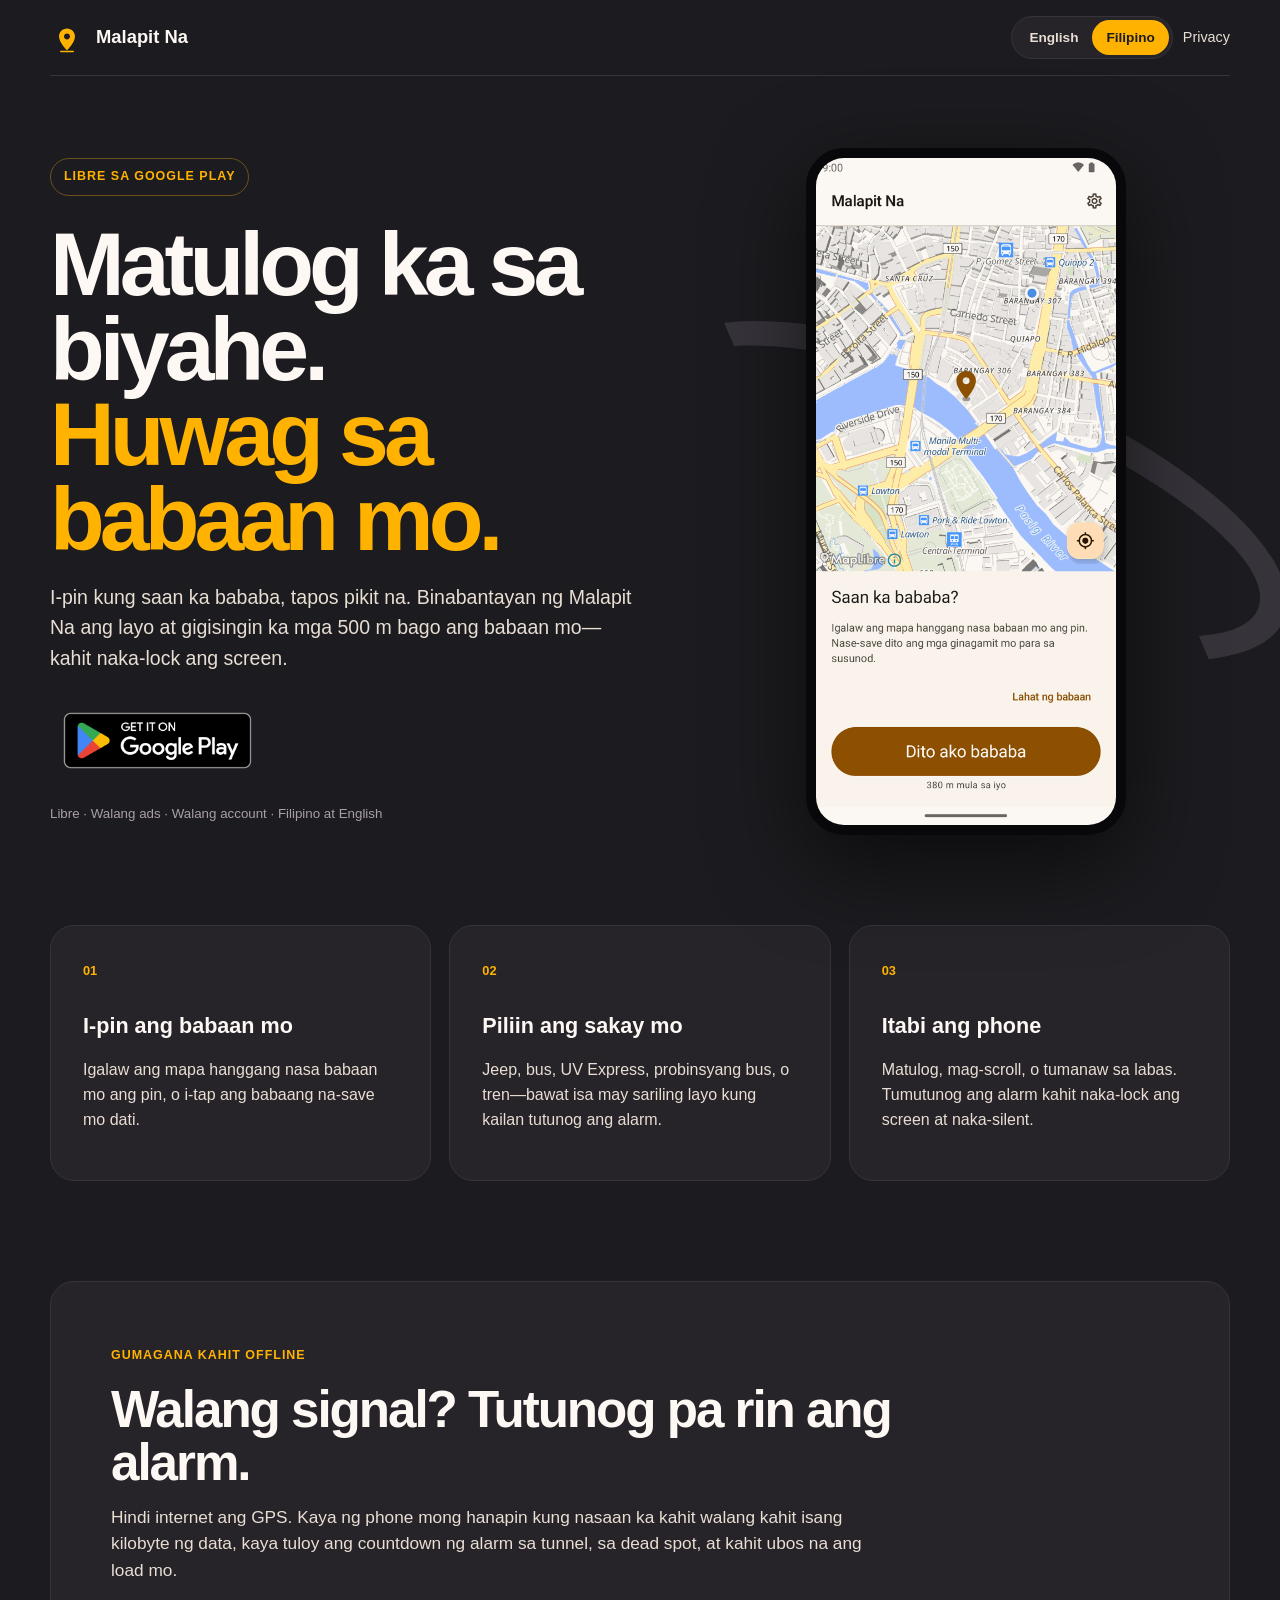
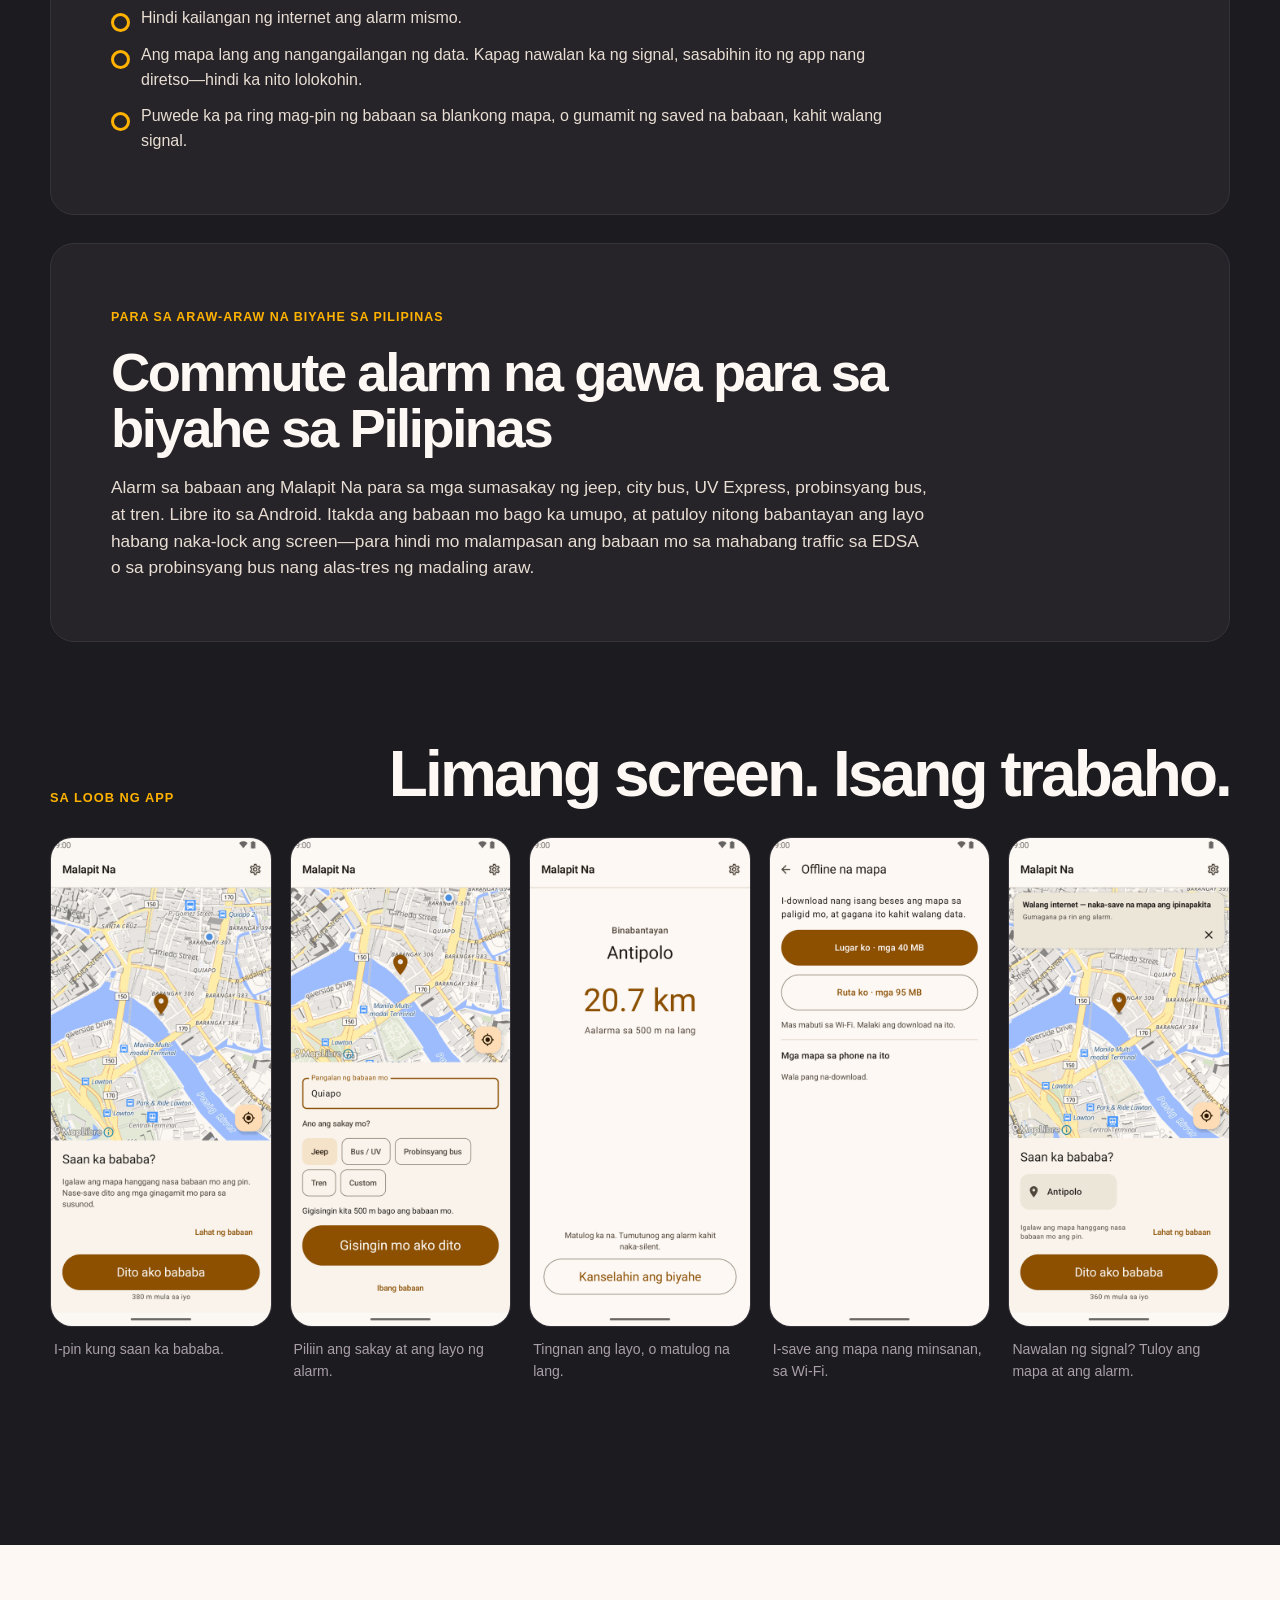
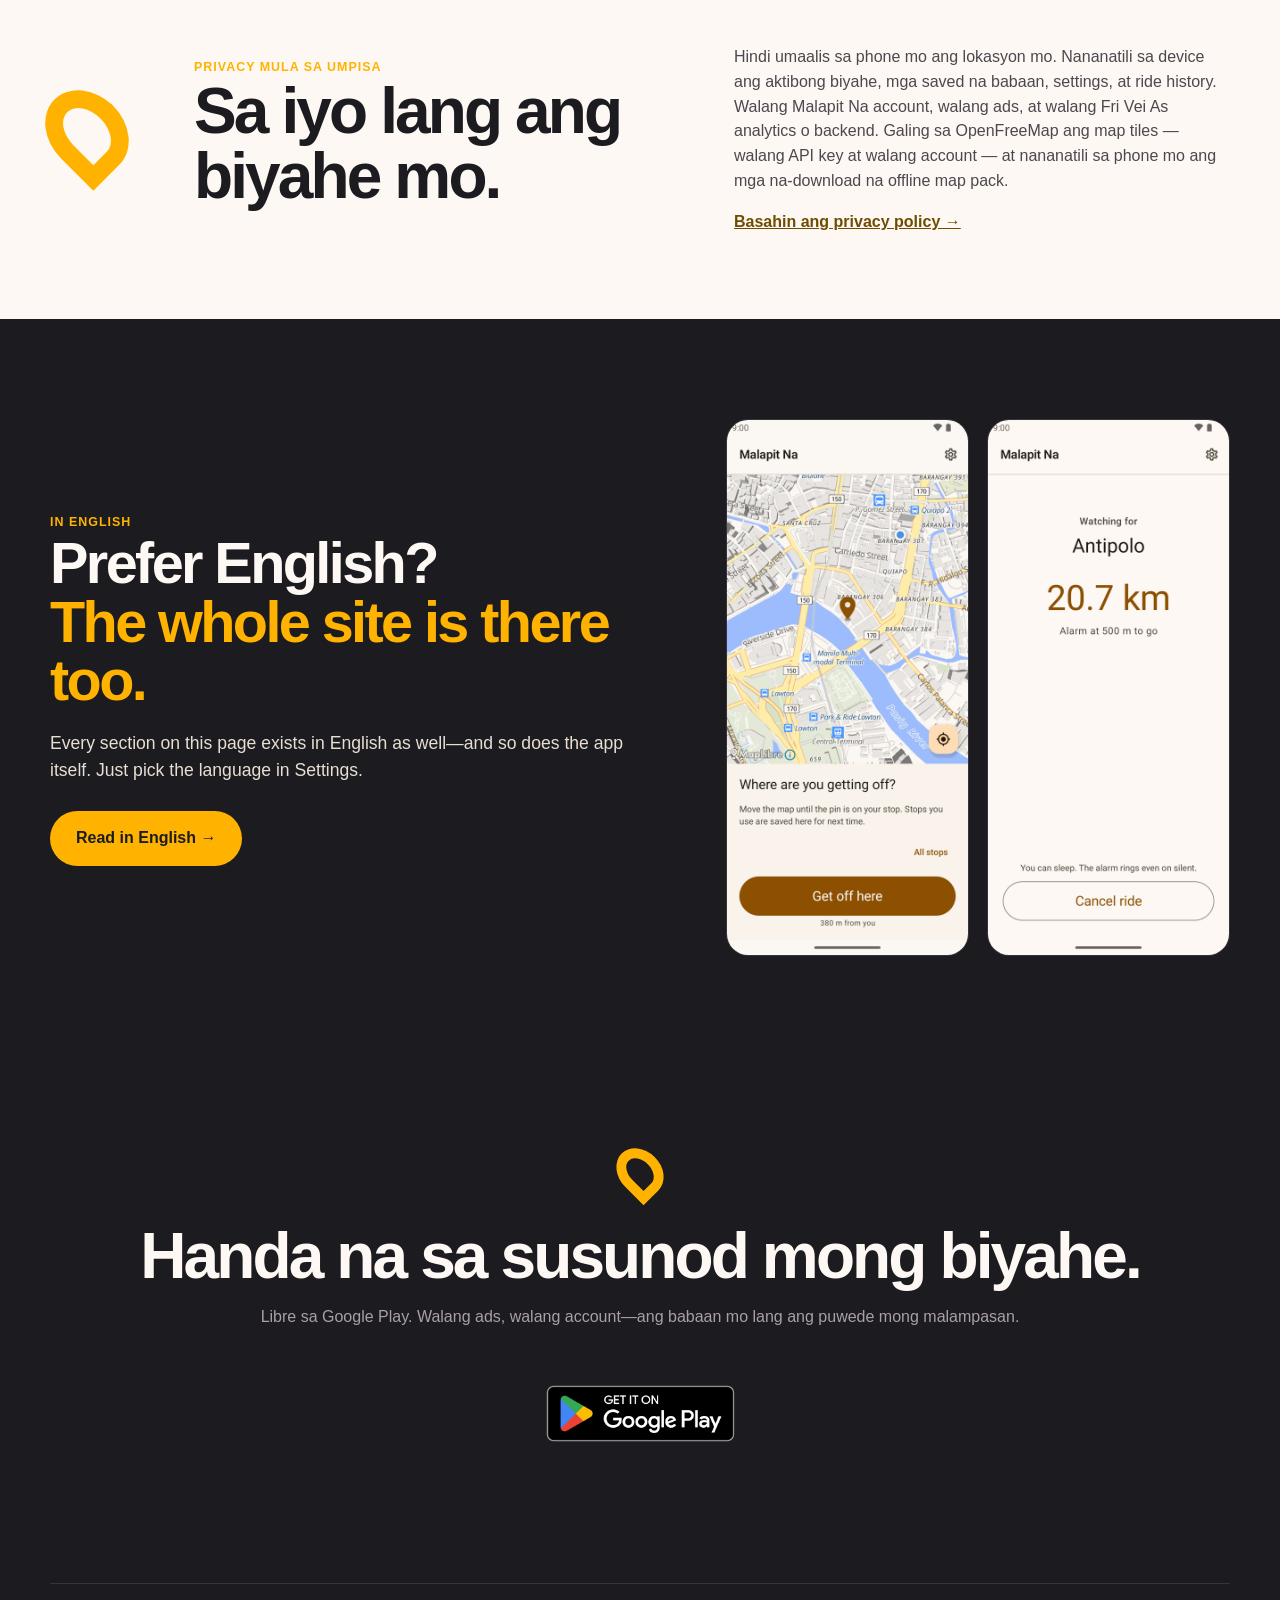
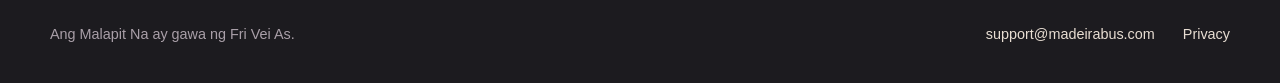
==== commit ff934326: "fix(i18n): stop browser translation renaming the app "It's coming soon" The Filipino page is served " ====
--- a/fil/index.html
+++ b/fil/index.html
@@ -69,9 +69,9 @@
 </head>
 <body>
   <header class="nav wrap">
-    <a class="brand" href="#top" aria-label="Malapit Na home">
+    <a class="brand" translate="no" href="#top" aria-label="Malapit Na home">
       <img src="../assets/play-icon.svg" alt="" width="34" height="34">
-      <span>Malapit Na</span>
+      <span translate="no">Malapit Na</span>
     </a>
     <div class="nav-links">
       <nav class="lang-switch" aria-label="Wika">
@@ -87,7 +87,7 @@
       <div class="hero-copy">
         <span class="pill">Libre sa Google Play</span>
         <h1>Matulog ka sa biyahe.<br><em>Huwag sa babaan mo.</em></h1>
-        <p>I-pin kung saan ka bababa, tapos pikit na. Binabantayan ng Malapit Na ang layo at gigisingin ka mga 500 m bago ang babaan mo—kahit naka-lock ang screen.</p>
+        <p>I-pin kung saan ka bababa, tapos pikit na. Binabantayan ng <span translate="no">Malapit Na</span> ang layo at gigisingin ka mga 500 m bago ang babaan mo—kahit naka-lock ang screen.</p>
         <a class="play-link" href="https://play.google.com/store/apps/details?id=com.arrivalalarm.app" aria-label="I-download ang Malapit Na sa Google Play">
           <img class="play-badge" src="../assets/google-play-badge.png" alt="Get it on Google Play" width="646" height="250">
         </a>
@@ -131,7 +131,7 @@
     <section class="wrap use-cases" aria-labelledby="biyahe-heading">
       <span class="eyebrow">Para sa araw-araw na biyahe sa Pilipinas</span>
       <h2 id="biyahe-heading">Commute alarm na gawa para sa biyahe sa Pilipinas</h2>
-      <p>Alarm sa babaan ang Malapit Na para sa mga sumasakay ng jeep, city bus, UV Express, probinsyang bus, at tren. Libre ito sa Android. Itakda ang babaan mo bago ka umupo, at patuloy nitong babantayan ang layo habang naka-lock ang screen—para hindi mo malampasan ang babaan mo sa mahabang traffic sa EDSA o sa probinsyang bus nang alas-tres ng madaling araw.</p>
+      <p>Alarm sa babaan ang <span translate="no">Malapit Na</span> para sa mga sumasakay ng jeep, city bus, UV Express, probinsyang bus, at tren. Libre ito sa Android. Itakda ang babaan mo bago ka umupo, at patuloy nitong babantayan ang layo habang naka-lock ang screen—para hindi mo malampasan ang babaan mo sa mahabang traffic sa EDSA o sa probinsyang bus nang alas-tres ng madaling araw.</p>
     </section>
 
     <section class="screens wrap">
@@ -171,7 +171,7 @@
           <h2>Sa iyo lang ang biyahe mo.</h2>
         </div>
         <div>
-          <p>Hindi umaalis sa phone mo ang lokasyon mo. Nananatili sa device ang aktibong biyahe, mga saved na babaan, settings, at ride history. Walang Malapit Na account, walang ads, at walang Fri Vei As analytics o backend. Galing sa OpenFreeMap ang map tiles — walang API key at walang account — at nananatili sa phone mo ang mga na-download na offline map pack.</p>
+          <p>Hindi umaalis sa phone mo ang lokasyon mo. Nananatili sa device ang aktibong biyahe, mga saved na babaan, settings, at ride history. Walang <span translate="no">Malapit Na</span> account, walang ads, at walang Fri Vei As analytics o backend. Galing sa OpenFreeMap ang map tiles — walang API key at walang account — at nananatili sa phone mo ang mga na-download na offline map pack.</p>
           <a href="../privacy/">Basahin ang privacy policy →</a>
         </div>
       </div>
@@ -201,7 +201,7 @@
   </main>
 
   <footer class="wrap">
-    <span>Ang Malapit Na ay gawa ng Fri Vei As.</span>
+    <span>Ang <span translate="no">Malapit Na</span> ay gawa ng Fri Vei As.</span>
     <a href="mailto:support@madeirabus.com">support@madeirabus.com</a>
     <a href="../privacy/">Privacy</a>
   </footer>
--- a/styles.css
+++ b/styles.css
@@ -31,7 +31,12 @@
 
 /* Every screenshot carries width/height attributes so the browser can reserve
    space before it loads. Without height:auto those attributes win over any CSS
-   width and the image renders at its full 1200px height, badly stretched. */
+   width and the image renders at its full 1200px height, badly stretched.
+   height:auto keeps the reservation — the browser still derives the ratio from
+   the attributes — while letting the real ratio drive the rendered height.
+   Do not restate that ratio as a CSS aspect-ratio: box-sizing is border-box
+   here, so it would size the border box and squeeze the picture inside any
+   element that has a border. */
 img { max-width: 100%; height: auto }
 
 a:focus-visible,
@@ -171,7 +176,6 @@
   position: relative;
   width: min(320px, 74vw);
   height: auto;
-  aspect-ratio: 540 / 1200;
   border-radius: 38px;
   border: 10px solid #080709;
   box-shadow: 0 28px 90px #0009;
@@ -321,7 +325,6 @@
 .gallery img {
   width: 100%;
   height: auto;
-  aspect-ratio: 540 / 1200;
   display: block;
   border-radius: 22px;
   border: 1px solid var(--line);
@@ -412,7 +415,6 @@
 .mini-gallery img {
   width: 100%;
   height: auto;
-  aspect-ratio: 540 / 1200;
   display: block;
   border-radius: 22px;
   border: 1px solid var(--line);
@@ -445,7 +447,9 @@
   padding-block: 24px;
 }
 
-footer span { margin-right: auto }
+/* Direct child only: the credit line wraps the product name in its own
+   translate="no" span, which must not also be treated as a flex item. */
+footer > span { margin-right: auto }
 
 /* --- Responsive ----------------------------------------------------------- */
 
